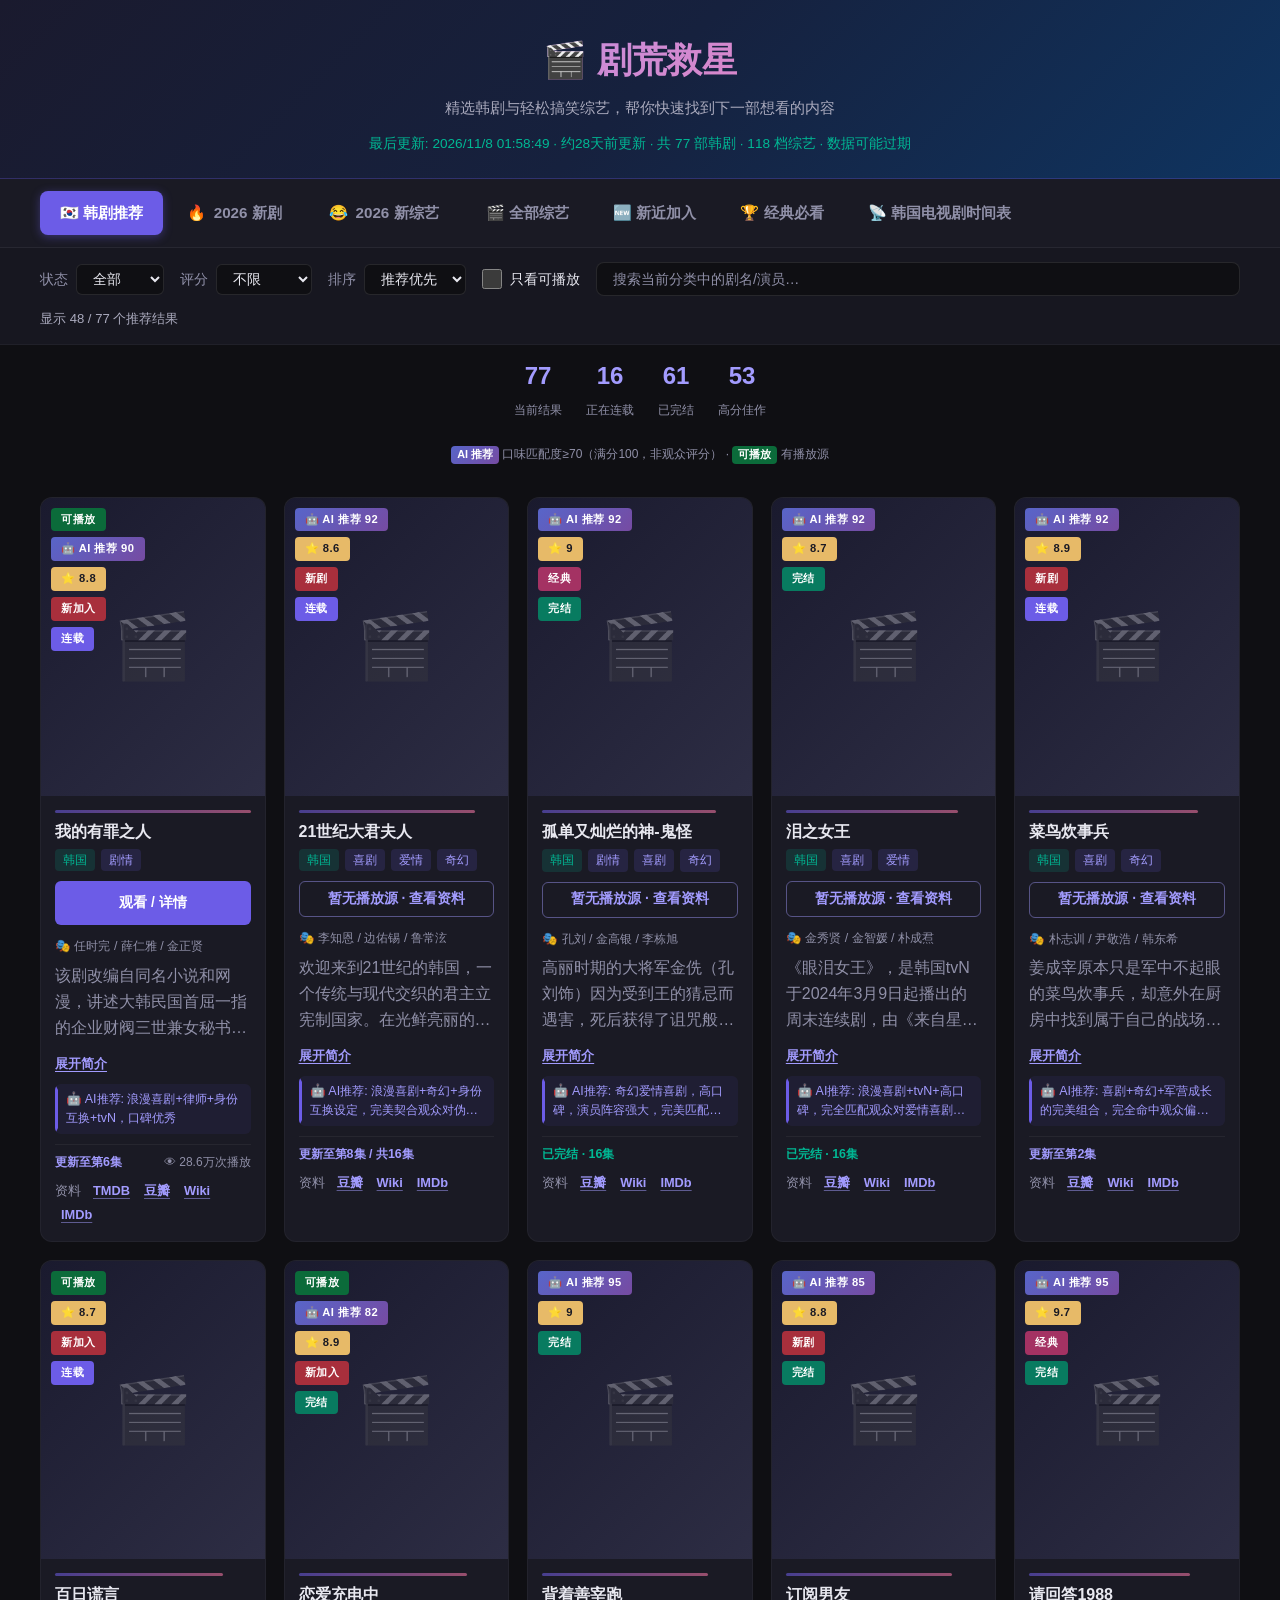
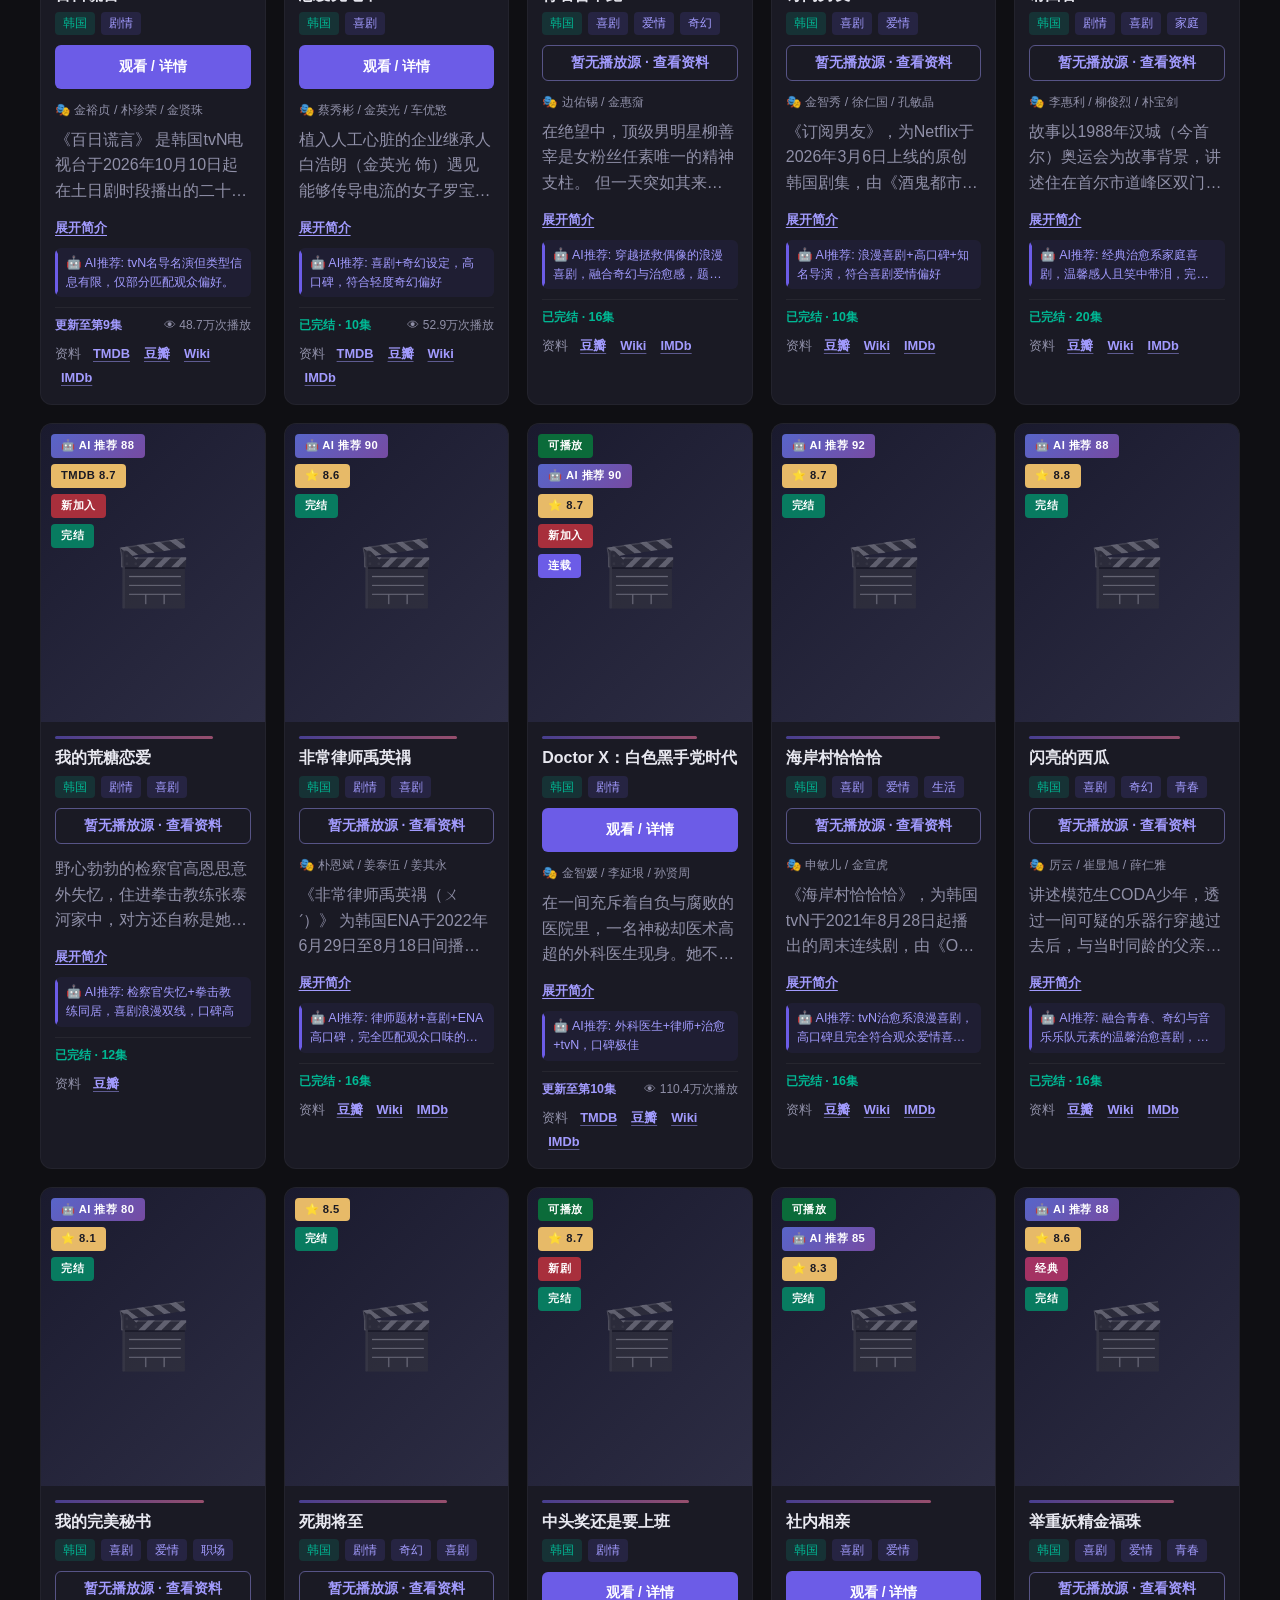
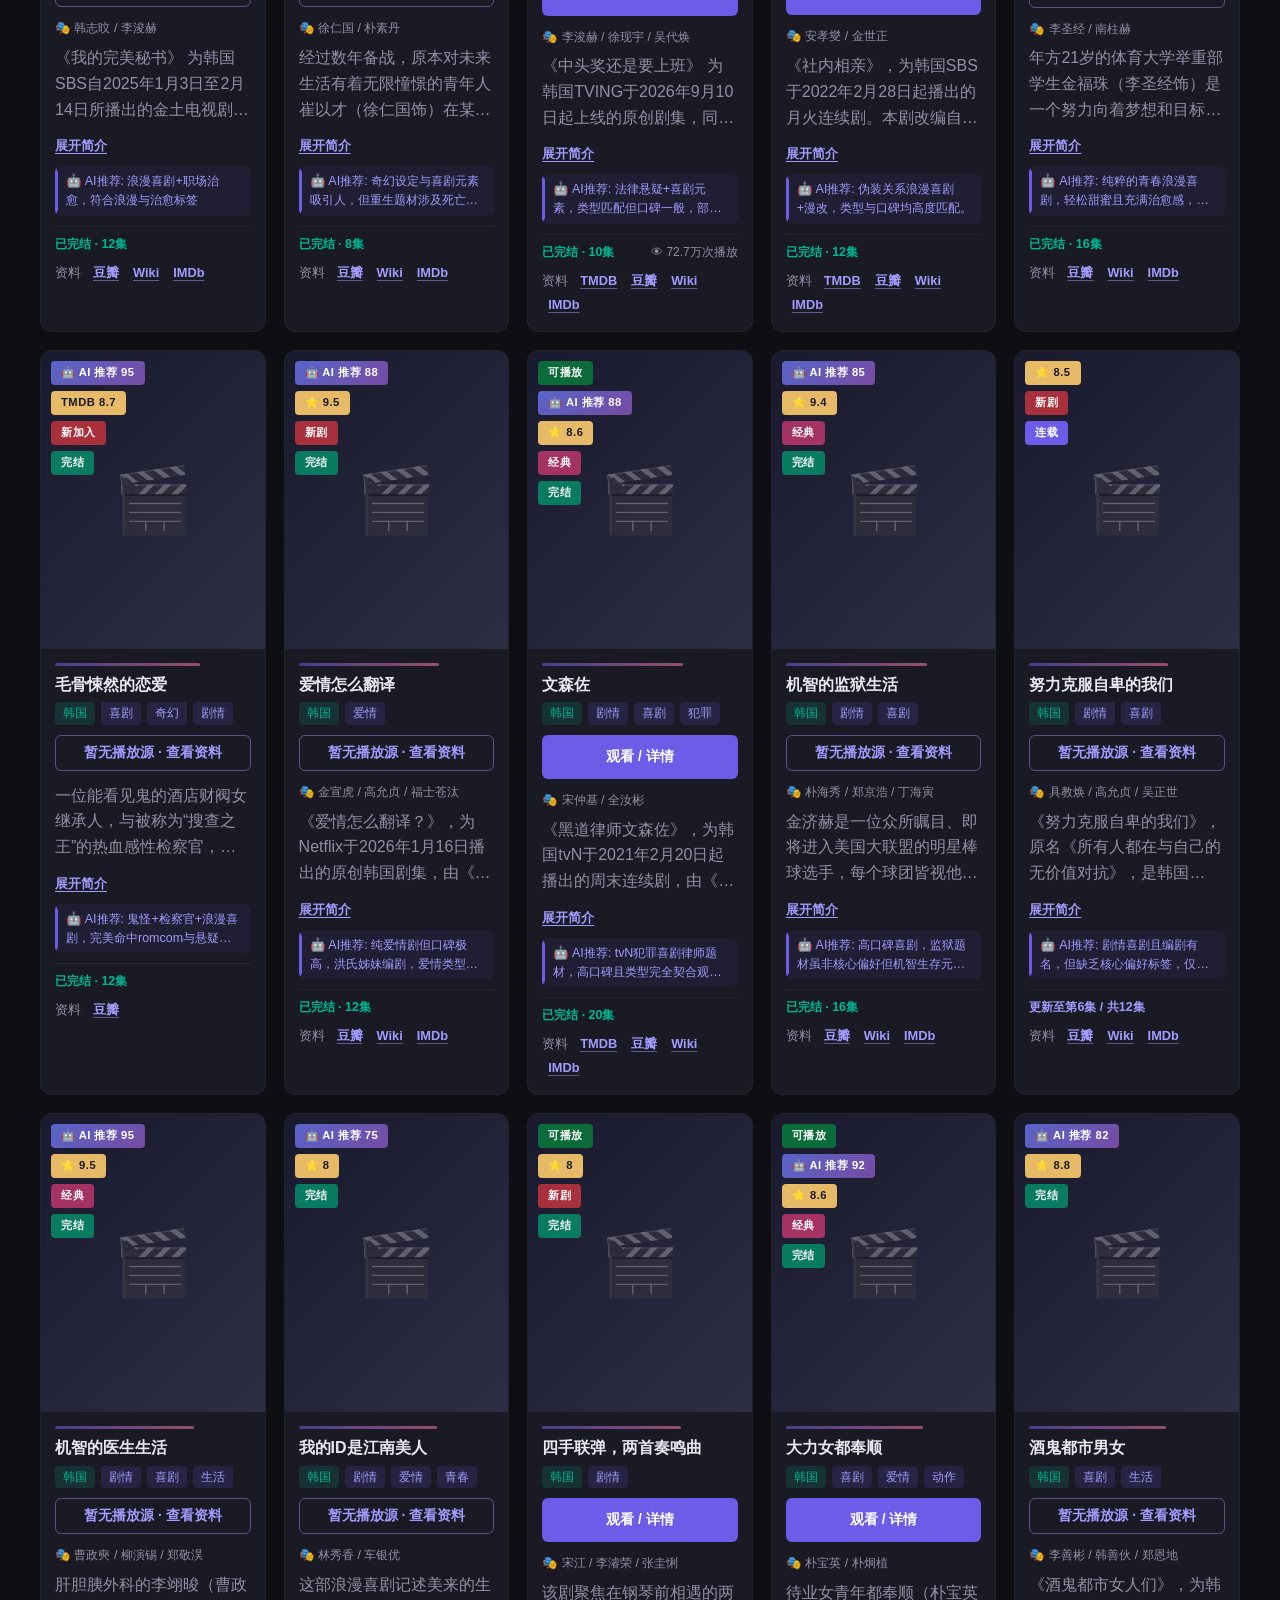
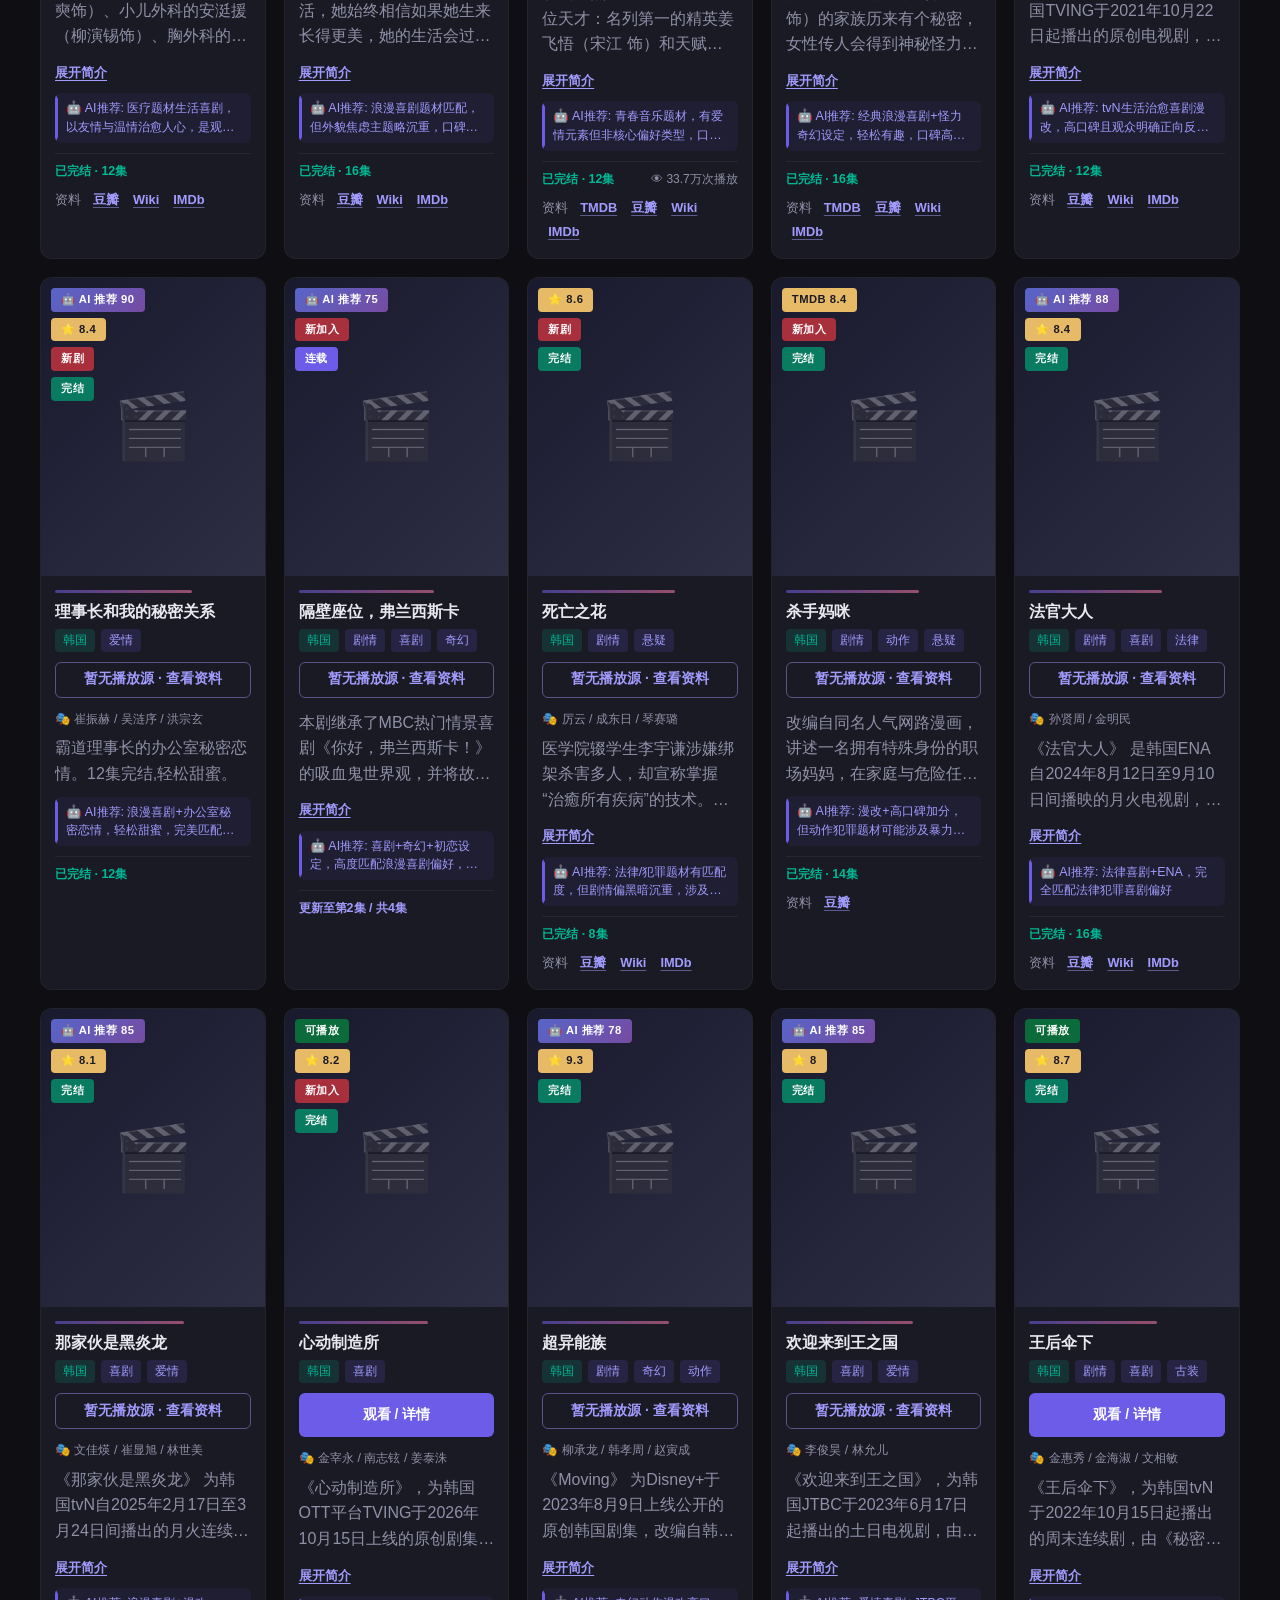
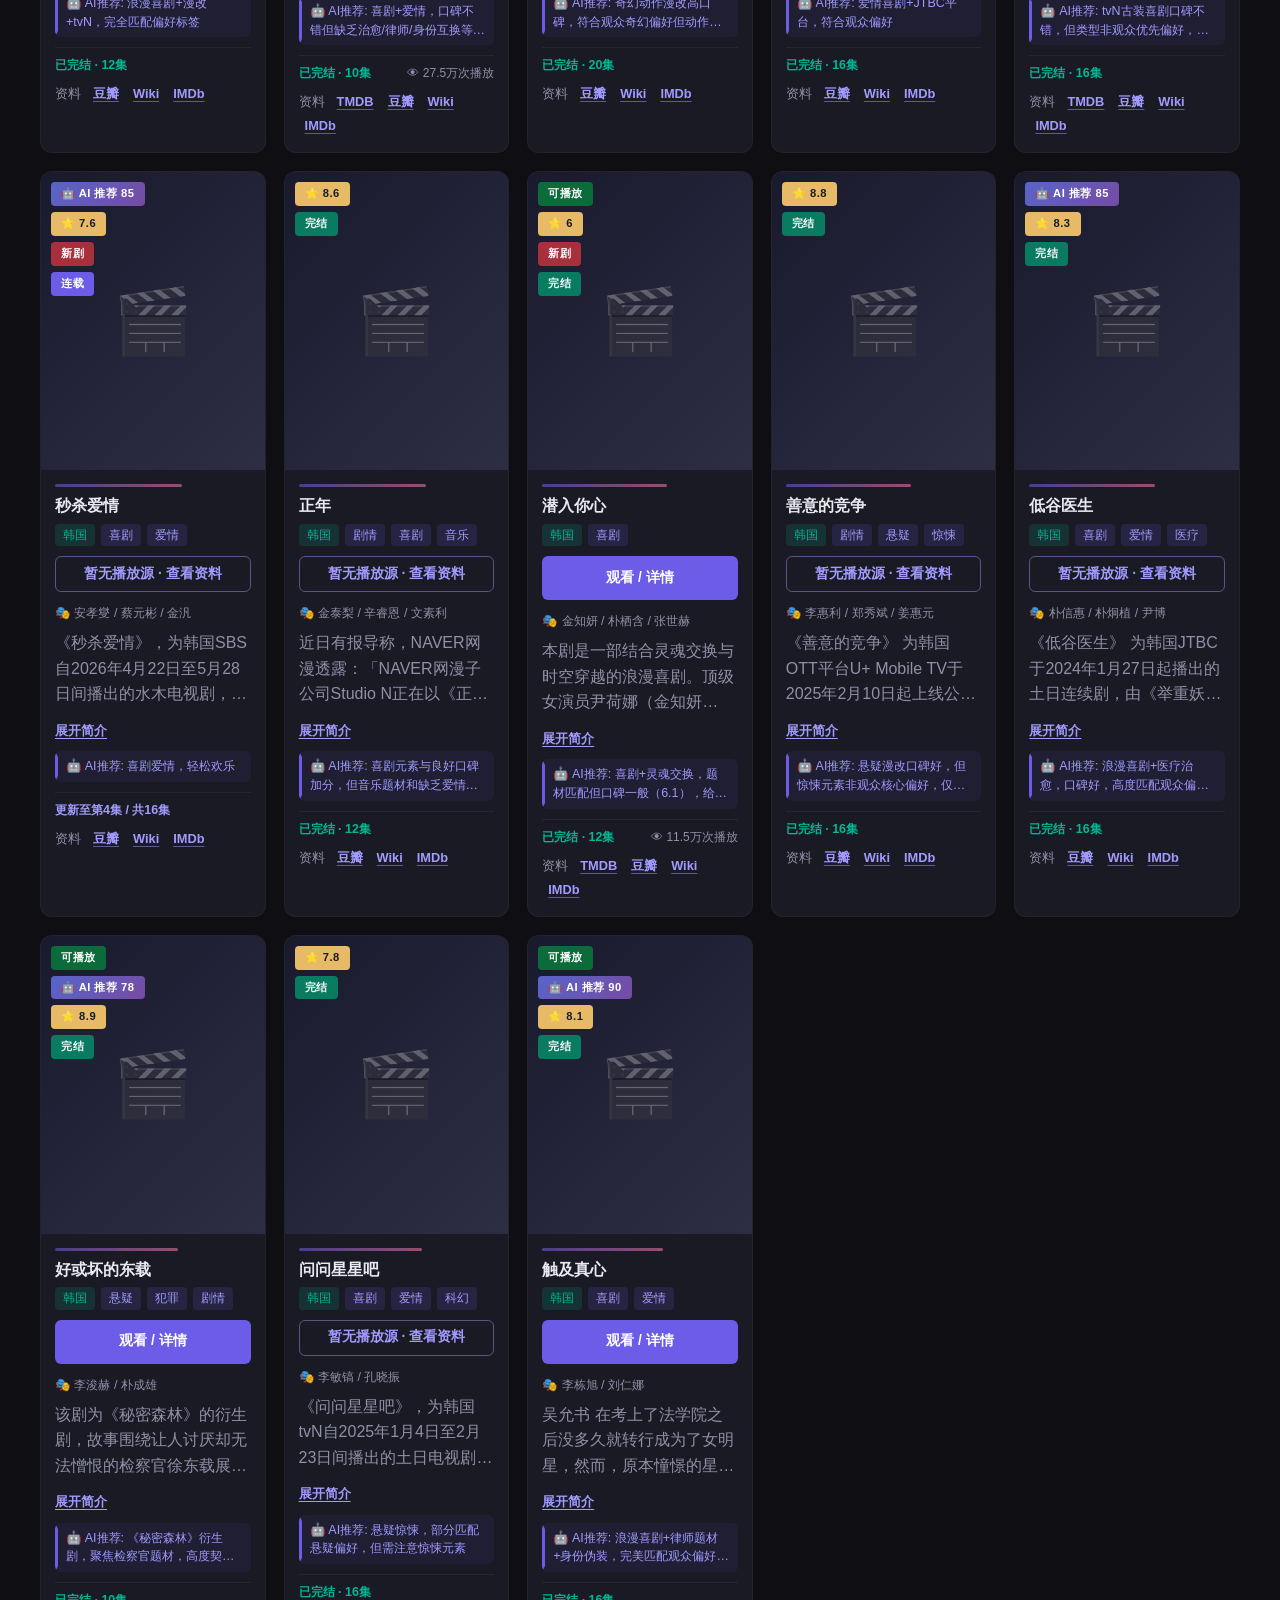
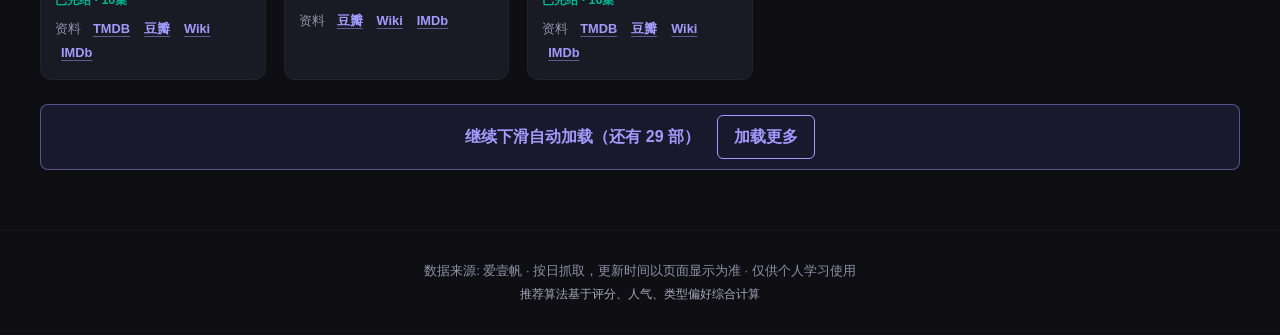
==== index.html @ 3dd52da7 "前端：突出可播放内容、压缩卡片并消除首屏布局偏移 - 有爱壹帆播放源的卡片显示“可播放”标签；无播放源时主操作改为次要样式的“暂无播放源 · 查看资料” - 新增“只看可播放”筛选（URL 参数 pl" ====
<!DOCTYPE html>
<html lang="zh-CN">
<head>
  <meta charset="UTF-8">
  <meta name="viewport" content="width=device-width, initial-scale=1.0">
  <meta name="referrer" content="no-referrer">
  <meta http-equiv="Content-Security-Policy" content="default-src 'self'; connect-src 'self' https://api.tvmaze.com; img-src 'self' https: data:; script-src 'self' https://static.cloudflareinsights.com/beacon.min.js https://static.cloudflareinsights.com/beacon.min.js/; style-src 'self' 'unsafe-inline'; object-src 'none'; base-uri 'none'; form-action 'none'">
  <title>韩剧 & 轻松搞笑综艺推荐 - 新剧新综不错过</title>
  <meta name="description" content="精选韩剧和国内轻松搞笑综艺推荐,奔跑吧、王牌对王牌、现在就出发等新综实时追踪,轻松搞笑不踩雷">
  <meta name="theme-color" content="#0f0f13">
  <meta property="og:type" content="website">
  <meta property="og:site_name" content="剧荒救星">
  <meta property="og:title" content="剧荒救星 — 韩剧 & 轻松搞笑综艺推荐">
  <meta property="og:description" content="精选韩剧和国内轻松搞笑综艺推荐,新综实时追踪,轻松搞笑不踩雷">
  <meta property="og:locale" content="zh_CN">
  <meta name="twitter:card" content="summary">
  <meta name="twitter:title" content="剧荒救星 — 韩剧 & 轻松搞笑综艺推荐">
  <meta name="twitter:description" content="精选韩剧和国内轻松搞笑综艺推荐,新综实时追踪,轻松搞笑不踩雷">
  <link rel="icon" href="data:image/svg+xml,<svg xmlns='http://www.w3.org/2000/svg' viewBox='0 0 100 100'><text y='.9em' font-size='90'>🎬</text></svg>">
  <link rel="preload" href="data/shows.json" as="fetch" crossorigin="anonymous">
  <link rel="preconnect" href="https://image.tmdb.org">
  <link rel="stylesheet" href="css/style.css">
  <noscript><style>.show-grid .skeleton-card { display: none; }</style></noscript>
</head>
<body>
  <div id="app">
    <a class="skip-link" id="skipLink" href="#mainContent">跳到推荐内容</a>
    <!-- 头部 -->
    <header class="header">
      <div class="container">
        <h1 class="logo"><span class="logo-icon" aria-hidden="true">🎬</span> 剧荒救星</h1>
        <p class="subtitle">精选韩剧与轻松搞笑综艺，帮你快速找到下一部想看的内容</p>
        <div class="update-info" id="updateInfo" role="status" aria-live="polite">加载中…</div>
      </div>
    </header>

    <!-- 导航标签 -->
    <nav class="tabs" aria-label="内容分类">
      <div class="container" role="tablist">
        <button id="tab-korean" class="tab active" data-tab="korean" role="tab" aria-controls="showGrid" aria-selected="true" tabindex="0"><span aria-hidden="true">🇰🇷</span> 韩剧推荐</button>
        <button id="tab-year" class="tab" data-tab="year" role="tab" aria-controls="showGrid" aria-selected="false" tabindex="-1"><span aria-hidden="true">🔥</span> <span class="tab-year-label" id="yearTabLabel">今年新剧</span></button>
        <button id="tab-varietyYear" class="tab" data-tab="varietyYear" role="tab" aria-controls="showGrid" aria-selected="false" tabindex="-1"><span aria-hidden="true">😂</span> <span class="tab-year-label tab-year-label-variety" id="varietyYearTabLabel">今年新综艺</span></button>
        <button id="tab-variety" class="tab" data-tab="variety" role="tab" aria-controls="showGrid" aria-selected="false" tabindex="-1"><span aria-hidden="true">🎬</span> 全部综艺</button>
        <button id="tab-new" class="tab" data-tab="new" role="tab" aria-controls="showGrid" aria-selected="false" tabindex="-1"><span aria-hidden="true">🆕</span> 新近加入</button>
        <button id="tab-classic" class="tab" data-tab="classic" role="tab" aria-controls="showGrid" aria-selected="false" tabindex="-1"><span aria-hidden="true">🏆</span> 经典必看</button>
        <button id="tab-tvmaze" class="tab" data-tab="tvmaze" role="tab" aria-controls="showGrid" aria-selected="false" tabindex="-1"><span aria-hidden="true">📡</span> 韩国电视剧时间表</button>
      </div>
      <p class="tabs-hint" id="tabsHint">左右滑动查看更多分类</p>
    </nav>

    <!-- 筛选栏 -->
    <section class="filters" aria-labelledby="filterHeading">
      <div class="container">
        <h2 class="sr-only" id="filterHeading">筛选和搜索</h2>
        <div class="filter-row">
          <div class="filter-controls" id="filterControls">
            <div class="filter-group">
              <label for="filterStatus">状态</label>
              <select id="filterStatus">
                <option value="all">全部</option>
                <option value="ongoing">连载中</option>
                <option value="complete">已完结</option>
              </select>
            </div>
            <div class="filter-group">
              <label for="filterScore">评分</label>
              <select id="filterScore">
                <option value="0">不限</option>
                <option value="7">7分以上</option>
                <option value="8">8分以上</option>
                <option value="9">9分以上</option>
              </select>
            </div>
            <div class="filter-group">
              <label for="sortBy">排序</label>
              <select id="sortBy">
                <option value="recommend">推荐优先</option>
                <option value="score">评分最高</option>
                <option value="newest">最新发布</option>
                <option value="popular">最多播放</option>
              </select>
            </div>
            <div class="filter-group filter-check" id="playableFilterGroup">
              <input type="checkbox" id="filterPlayable">
              <label for="filterPlayable">只看可播放</label>
            </div>
          </div>
          <div class="search-box">
            <input type="search" id="searchInput" placeholder="搜索当前分类中的剧名/演员…" aria-label="搜索当前分类中的剧名或演员" autocomplete="off">
          </div>
          <button class="filter-toggle" id="filterToggle" type="button" aria-controls="filterControls" aria-expanded="false">筛选与排序</button>
        </div>
        <div class="filter-meta">
          <span class="result-summary" id="resultSummary" role="status" aria-live="polite"></span>
          <button class="filter-reset" id="resetFilters" type="button" hidden>清除筛选</button>
        </div>
      </div>
    </section>

    <!-- 统计栏 -->
    <section class="stats-bar" aria-labelledby="statsHeading">
      <div class="container">
        <h2 class="sr-only" id="statsHeading">当前筛选结果统计</h2>
        <div class="stat-item">
          <span class="stat-num" id="statTotal">0</span>
          <span class="stat-label">当前结果</span>
        </div>
        <div class="stat-item">
          <span class="stat-num" id="statOngoing">0</span>
          <span class="stat-label">正在连载</span>
        </div>
        <div class="stat-item">
          <span class="stat-num" id="statComplete">0</span>
          <span class="stat-label">已完结</span>
        </div>
        <div class="stat-item">
          <span class="stat-num" id="statHighScore">0</span>
          <span class="stat-label">高分佳作</span>
        </div>
        <p class="badge-legend"><span class="badge badge-ai">AI 推荐</span> 口味匹配度≥70（满分100，非观众评分） · <span class="badge badge-playable">可播放</span> 有播放源</p>
      </div>
    </section>

    <!-- 内容区域 -->
    <main class="content" id="mainContent" tabindex="-1">
      <div class="container">
        <h2 class="sr-only" id="contentHeading">推荐内容</h2>
        <noscript><p>请启用 JavaScript，以查看和筛选推荐内容。</p></noscript>
        <div class="show-grid" id="showGrid" role="tabpanel" aria-label="推荐结果" aria-labelledby="tab-korean" aria-describedby="resultSummary" aria-busy="true">
          <!-- 静态骨架与脚本首屏骨架一致，数据到达前预留网格高度，避免页脚和加载提示跳动。 -->
          <article class="skeleton-card" aria-hidden="true">
            <div class="skeleton-poster skeleton-shimmer"></div>
            <div class="skeleton-body">
              <div class="skeleton-line skeleton-line-title skeleton-shimmer"></div>
              <div class="skeleton-line skeleton-line-short skeleton-shimmer"></div>
              <div class="skeleton-line skeleton-shimmer"></div>
              <div class="skeleton-line skeleton-line-medium skeleton-shimmer"></div>
            </div>
          </article>
          <article class="skeleton-card" aria-hidden="true">
            <div class="skeleton-poster skeleton-shimmer"></div>
            <div class="skeleton-body">
              <div class="skeleton-line skeleton-line-title skeleton-shimmer"></div>
              <div class="skeleton-line skeleton-line-short skeleton-shimmer"></div>
              <div class="skeleton-line skeleton-shimmer"></div>
              <div class="skeleton-line skeleton-line-medium skeleton-shimmer"></div>
            </div>
          </article>
          <article class="skeleton-card" aria-hidden="true">
            <div class="skeleton-poster skeleton-shimmer"></div>
            <div class="skeleton-body">
              <div class="skeleton-line skeleton-line-title skeleton-shimmer"></div>
              <div class="skeleton-line skeleton-line-short skeleton-shimmer"></div>
              <div class="skeleton-line skeleton-shimmer"></div>
              <div class="skeleton-line skeleton-line-medium skeleton-shimmer"></div>
            </div>
          </article>
          <article class="skeleton-card" aria-hidden="true">
            <div class="skeleton-poster skeleton-shimmer"></div>
            <div class="skeleton-body">
              <div class="skeleton-line skeleton-line-title skeleton-shimmer"></div>
              <div class="skeleton-line skeleton-line-short skeleton-shimmer"></div>
              <div class="skeleton-line skeleton-shimmer"></div>
              <div class="skeleton-line skeleton-line-medium skeleton-shimmer"></div>
            </div>
          </article>
          <article class="skeleton-card" aria-hidden="true">
            <div class="skeleton-poster skeleton-shimmer"></div>
            <div class="skeleton-body">
              <div class="skeleton-line skeleton-line-title skeleton-shimmer"></div>
              <div class="skeleton-line skeleton-line-short skeleton-shimmer"></div>
              <div class="skeleton-line skeleton-shimmer"></div>
              <div class="skeleton-line skeleton-line-medium skeleton-shimmer"></div>
            </div>
          </article>
          <article class="skeleton-card" aria-hidden="true">
            <div class="skeleton-poster skeleton-shimmer"></div>
            <div class="skeleton-body">
              <div class="skeleton-line skeleton-line-title skeleton-shimmer"></div>
              <div class="skeleton-line skeleton-line-short skeleton-shimmer"></div>
              <div class="skeleton-line skeleton-shimmer"></div>
              <div class="skeleton-line skeleton-line-medium skeleton-shimmer"></div>
            </div>
          </article>
        </div>
        <div class="load-more" id="loadMore" hidden>
          <span id="loadMoreStatus" role="status" aria-live="polite" aria-atomic="true">继续下滑自动加载更多</span>
          <button id="loadMoreButton" type="button">加载更多</button>
        </div>
        <div class="loading" id="loading" role="status" aria-live="polite">
          <div class="spinner" aria-hidden="true"></div>
          <p>正在加载推荐数据...</p>
        </div>
        <div class="empty" id="empty" role="status" aria-live="polite" style="display:none">
          <p id="emptyMessage">😢 暂无符合条件的推荐</p>
          <button class="empty-action" id="emptyAction" type="button" hidden></button>
        </div>
      </div>
    </main>

    <!-- 底部 -->
    <footer class="footer">
      <div class="container">
        <p>数据来源: 爱壹帆 · 按日抓取，更新时间以页面显示为准 · 仅供个人学习使用</p>
        <p class="footer-note">推荐算法基于评分、人气、类型偏好综合计算</p>
      </div>
    </footer>
  </div>

  <script src="js/app.js"></script>
</body>
</html>
---- css/style.css ----
/* 交付版本 immutable-v1：缓存策略迁移时更新资源摘要，淘汰旧地址的响应头缓存。 */
/* ── Reset & Base ──────────────────────────────────────── */
*, *::before, *::after { box-sizing: border-box; margin: 0; padding: 0; }

:root {
  --bg: #0f0f13;
  --bg-card: #1a1a24;
  --bg-card-hover: #22223a;
  --text: #e8e8f0;
  --text-dim: #9090a8;
  --text-muted: #aaaabd;
  --accent: #6c5ce7;
  --accent-light: #a29bfe;
  --green: #00b894;
  --orange: #fdcb6e;
  --red: #ff6b6b;
  --pink: #fd79a8;
  --radius: 12px;
  --shadow: 0 4px 20px rgba(0,0,0,0.3);
}

html, body {
  color-scheme: dark;
  -webkit-text-size-adjust: 100%;
}

html {
  scroll-padding-top: calc(var(--tabs-scroll-offset, 5rem) + 8px);
}

body {
  font-family: -apple-system, BlinkMacSystemFont, 'Segoe UI', 'PingFang SC', 'Hiragino Sans GB', 'Microsoft YaHei', sans-serif;
  background: var(--bg);
  color: var(--text);
  line-height: 1.6;
  min-height: 100vh;
}

.container {
  max-width: 1240px;
  margin: 0 auto;
  padding: 0 20px;
}

a { color: var(--accent-light); text-decoration: none; }
/* LVHA 顺序：:visited 须在 :hover 之前，否则已访问链接悬停时不变色。 */
a:visited { color: #8e86d1; }
a:hover { color: var(--pink); }

:where(a, button, input, select):focus-visible {
  outline: 3px solid var(--orange);
  outline-offset: 3px;
}

.skip-link {
  position: fixed;
  top: 10px;
  left: 10px;
  z-index: 1000;
  transform: translateY(-150%);
  padding: 10px 14px;
  border-radius: 6px;
  background: var(--orange);
  color: #1a1a24;
  font-weight: 700;
}

.skip-link:focus { transform: translateY(0); color: #1a1a24; }

.sr-only {
  position: absolute;
  width: 1px;
  height: 1px;
  padding: 0;
  margin: -1px;
  overflow: hidden;
  clip: rect(0, 0, 0, 0);
  white-space: nowrap;
  border: 0;
}

/* ── Header ─────────────────────────────────────────────── */
.header {
  background: linear-gradient(135deg, #1a1a2e 0%, #16213e 50%, #0f3460 100%);
  padding: 32px 0 24px;
  text-align: center;
  border-bottom: 1px solid rgba(108,92,231,0.3);
}

.logo {
  font-size: 2.2rem;
  font-weight: 800;
  background: linear-gradient(135deg, var(--accent-light), var(--pink));
  -webkit-background-clip: text;
  -webkit-text-fill-color: transparent;
  background-clip: text;
  margin-bottom: 8px;
}

/* 渐变文字会把子元素的填充色设为透明；表情图标恢复默认填充才能正常显示。 */
.logo-icon {
  -webkit-text-fill-color: initial;
}

.subtitle {
  color: var(--text-muted);
  max-width: 760px;
  margin: 0 auto;
  font-size: 0.95rem;
}

.update-info {
  margin-top: 12px;
  font-size: 0.85rem;
  color: var(--green);
}

/* 窄屏的完整更新说明通常占两行；预留高度，避免数据到达后整页下移。 */
@media (max-width: 640px) {
  .update-info { min-height: 3.2em; }
}

/* ── Tabs ──────────────────────────────────────────────── */
.tabs {
  background: var(--bg-card);
  border-bottom: 1px solid rgba(255,255,255,0.06);
  position: sticky;
  top: 0;
  z-index: 100;
}

/* 年份在数据到达后才写入；预留“2026 新剧”的宽度，避免标签横向跳动。 */
.tab-year-label {
  display: inline-block;
  min-width: 4.9em;
}

.tab-year-label-variety {
  min-width: 5.9em;
}

.tabs-hint {
  display: none;
}

@media (max-width: 900px) {
  .tabs::after {
    content: '';
    position: absolute;
    top: 0;
    right: 0;
    bottom: 0;
    width: 32px;
    pointer-events: none;
    background: linear-gradient(90deg, rgba(26,26,36,0), var(--bg-card));
  }

  .tabs-hint {
    display: block;
    padding: 0 42px 6px 14px;
    color: var(--text-dim);
    font-size: 0.72rem;
    line-height: 1.4;
    text-align: right;
  }
}

.tabs .container {
  display: flex;
  gap: 4px;
  padding-top: 12px;
  padding-bottom: 12px;
  padding-right: 44px;
  overflow-x: auto;
  -webkit-overflow-scrolling: touch;
  scrollbar-width: none;
  -ms-overflow-style: none;
}

.tabs .container::-webkit-scrollbar {
  display: none;
}

.tab {
  min-height: 44px;
  padding: 10px 20px;
  border: none;
  background: transparent;
  color: var(--text-dim);
  font-size: 0.95rem;
  font-weight: 600;
  cursor: pointer;
  border-radius: 8px;
  transition: color 0.2s, background 0.2s, box-shadow 0.2s;
  white-space: nowrap;
  font-family: inherit;
}

.tab:hover {
  color: var(--text);
  background: rgba(108,92,231,0.15);
}

.tab.active {
  color: #fff;
  background: var(--accent);
  box-shadow: 0 2px 10px rgba(108,92,231,0.4);
}

/* ── Filters ────────────────────────────────────────────── */
.filters {
  background: rgba(26,26,36,0.8);
  padding: 14px 0 12px;
  border-bottom: 1px solid rgba(255,255,255,0.04);
}

.filter-row {
  display: flex;
  gap: 16px;
  align-items: center;
  flex-wrap: wrap;
}

.filter-controls {
  display: flex;
  gap: 16px;
  align-items: center;
  flex-wrap: wrap;
  flex: 0 0 auto;
}

.filter-group {
  display: flex;
  align-items: center;
  gap: 8px;
}

.filter-group label {
  font-size: 0.85rem;
  color: var(--text-dim);
  white-space: nowrap;
}

.filter-group select {
  padding: 6px 12px;
  border: 1px solid rgba(255,255,255,0.1);
  border-radius: 6px;
  background: var(--bg);
  color: var(--text);
  font-size: 0.85rem;
  cursor: pointer;
  font-family: inherit;
}

.filter-check input {
  width: 20px;
  height: 20px;
  accent-color: var(--accent);
  cursor: pointer;
}

.filter-check label {
  display: inline-flex;
  align-items: center;
  min-height: 32px;
  color: var(--text);
  cursor: pointer;
}

.filter-group[hidden] {
  display: none;
}

.search-box {
  flex: 1;
  min-width: 200px;
}

.filter-toggle {
  display: none;
  min-height: 44px;
  padding: 8px 14px;
  border: 1px solid rgba(162,155,254,0.45);
  border-radius: 8px;
  background: transparent;
  color: var(--accent-light);
  font: inherit;
  font-size: 0.85rem;
  font-weight: 700;
  cursor: pointer;
}

.filter-toggle:hover {
  background: rgba(108,92,231,0.16);
  color: #fff;
}

.search-box input {
  width: 100%;
  padding: 8px 16px;
  border: 1px solid rgba(255,255,255,0.1);
  border-radius: 8px;
  background: var(--bg);
  color: var(--text);
  font-size: 0.9rem;
  transition: border-color 0.2s;
  font-family: inherit;
}

.search-box input:focus {
  border-color: var(--accent);
}

.search-box input:focus-visible {
  border-color: var(--orange);
}

.search-box input::placeholder {
  color: var(--text-dim);
}

.filter-meta {
  display: flex;
  align-items: center;
  justify-content: space-between;
  gap: 12px;
  min-height: 28px;
  margin-top: 8px;
}

.result-summary {
  color: var(--text-muted);
  font-size: 0.82rem;
}

.filter-reset,
.empty-action {
  min-height: 40px;
  padding: 8px 14px;
  border: 1px solid rgba(162,155,254,0.45);
  border-radius: 6px;
  background: transparent;
  color: var(--accent-light);
  font: inherit;
  font-size: 0.82rem;
  font-weight: 700;
  cursor: pointer;
}

.filter-reset:hover,
.empty-action:hover {
  background: rgba(108,92,231,0.16);
  color: #fff;
}

/* ── Stats Bar ──────────────────────────────────────────── */
.stats-bar {
  padding: 12px 0;
  background: var(--bg);
}

.stats-bar .container {
  display: flex;
  gap: 24px;
  justify-content: center;
  flex-wrap: wrap;
}

.stat-item {
  text-align: center;
}

.stat-num {
  display: block;
  font-size: 1.5rem;
  font-weight: 700;
  color: var(--accent-light);
}

.stat-label {
  font-size: 0.75rem;
  color: var(--text-dim);
}

.badge-legend {
  flex: 1 1 100%;
  color: var(--text-dim);
  font-size: 0.75rem;
  text-align: center;
}

.badge-legend .badge {
  display: inline-block;
  padding: 0 6px;
  font-size: 0.68rem;
  letter-spacing: 0;
}

/* ── Show Grid ──────────────────────────────────────────── */
.content {
  padding: 20px 0 60px;
}

.show-grid {
  display: grid;
  grid-template-columns: repeat(auto-fill, minmax(220px, 1fr));
  gap: 18px;
}

.load-more {
  display: block;
  min-height: 44px;
  margin: 24px auto 0;
  padding: 10px 22px;
  border: 1px solid rgba(162,155,254,0.45);
  border-radius: 8px;
  background: rgba(108,92,231,0.12);
  color: var(--accent-light);
  font: inherit;
  font-weight: 700;
  text-align: center;
  user-select: none;
}

.load-more[hidden] {
  display: none;
}

#loadMoreButton {
  margin-left: 12px;
  min-height: 44px;
  padding: 8px 16px;
  border: 1px solid var(--accent-light);
  border-radius: 6px;
  background: transparent;
  color: inherit;
  font: inherit;
  cursor: pointer;
}

/* ── Show Card ──────────────────────────────────────────── */
.show-card {
  display: block;
  background: var(--bg-card);
  border-radius: var(--radius);
  overflow: hidden;
  transition: transform 0.3s, box-shadow 0.3s, border-color 0.3s, background 0.3s;
  position: relative;
  border: 1px solid rgba(255,255,255,0.04);
  color: inherit;
  text-decoration: none;
}

.show-card:hover {
  transform: translateY(-4px);
  box-shadow: var(--shadow);
  border-color: rgba(108,92,231,0.3);
  background: var(--bg-card-hover);
}

.show-card:focus-within {
  border-color: rgba(162,155,254,0.65);
  box-shadow: 0 0 0 2px rgba(162,155,254,0.18), var(--shadow);
}

.show-card:focus-visible {
  outline: 3px solid var(--orange);
  outline-offset: 3px;
}

.card-poster {
  position: relative;
  width: 100%;
  aspect-ratio: 3/4;
  overflow: hidden;
  background: linear-gradient(135deg, #1a1a2e, #2d2d44);
}

.card-poster img {
  width: 100%;
  height: 100%;
  object-fit: cover;
  transition: transform 0.3s;
}

.show-card:hover .card-poster img {
  transform: scale(1.05);
}

.card-poster .placeholder {
  width: 100%;
  height: 100%;
  display: flex;
  align-items: center;
  justify-content: center;
  font-size: 4rem;
  opacity: 0.3;
}

.card-badges {
  position: absolute;
  top: 10px;
  left: 10px;
  display: flex;
  flex-direction: column;
  align-items: flex-start;
  gap: 6px;
  z-index: 2;
}

.badge {
  padding: 3px 10px;
  border-radius: 4px;
  font-size: 0.7rem;
  font-weight: 700;
  letter-spacing: 0.5px;
}

.badge-score {
  background: rgba(253,203,110,0.9);
  color: #1a1a24;
}

.badge-new {
  background: #a82f3c;
  color: #fff;
}

.badge-complete {
  background: #087b60;
  color: #fff;
}

.badge-ongoing {
  background: var(--accent);
  color: #fff;
}

.badge-classic {
  background: #a43263;
  color: #fff;
}

.badge-playable {
  background: #0b6b3a;
  color: #fff;
}

.badge-cover-pending {
  background: #a3540c;
  color: #fff;
}

.badge-ai {
  background: linear-gradient(135deg, #5865c9, #764ba2);
  color: #fff;
}

.card-ai-reason {
  font-size: 0.78rem;
  color: var(--accent-light);
  line-height: 1.5;
  margin-bottom: 10px;
  padding: 6px 8px;
  background: rgba(108,92,231,0.08);
  border-radius: 6px;
  border-left: 3px solid var(--accent);
  /* 上下留白用透明边框而非 padding：overflow 在 padding 边界裁剪，padding 会露出被截断的第三行。 */
  padding-block: 0;
  border-block: 6px solid transparent;
  display: -webkit-box;
  -webkit-line-clamp: 2;
  -webkit-box-orient: vertical;
  overflow: hidden;
}

.card-body {
  padding: 14px;
}

.card-title {
  font-size: 1rem;
  font-weight: 700;
  margin-bottom: 6px;
  line-height: 1.4;
  overflow-wrap: anywhere;
  display: -webkit-box;
  -webkit-line-clamp: 2;
  -webkit-box-orient: vertical;
  overflow: hidden;
}

.card-meta {
  display: flex;
  flex-wrap: wrap;
  gap: 6px;
  margin-bottom: 8px;
}

.meta-tag {
  padding: 2px 8px;
  border-radius: 4px;
  font-size: 0.72rem;
  background: rgba(108,92,231,0.15);
  color: var(--accent-light);
}

.meta-tag.region {
  background: rgba(0,184,148,0.15);
  color: var(--green);
}

.card-desc {
  font-size: 1rem;
  color: var(--text-dim);
  line-height: 1.6;
  margin-bottom: 10px;
  overflow-wrap: anywhere;
  display: -webkit-box;
  -webkit-line-clamp: 3;
  -webkit-box-orient: vertical;
  max-height: 4.8em;
  overflow: hidden;
}

.card-desc.is-expanded {
  display: block;
  -webkit-line-clamp: unset;
  max-height: none;
  overflow: visible;
}

.card-desc-toggle {
  display: inline-flex;
  align-items: center;
  min-height: 24px;
  margin: -6px 0 8px;
  padding: 0;
  border: 0;
  background: none;
  color: var(--accent-light);
  font: inherit;
  font-size: 0.8rem;
  font-weight: 700;
  text-decoration: underline;
  text-underline-offset: 3px;
  cursor: pointer;
}

.card-desc-toggle:hover { color: #fff; }

/* 中等长度简介在宽屏三行内能完整显示，只在两行截断的窄屏提供展开。 */
@media (min-width: 481px) {
  .card-desc-toggle.narrow-only { display: none; }
}

/* 状态与播放量合并为一行，空间不足时自然换行。 */
.card-footer {
  display: flex;
  flex-wrap: wrap;
  justify-content: space-between;
  align-items: baseline;
  padding-top: 8px;
  border-top: 1px solid rgba(255,255,255,0.05);
  gap: 2px 10px;
}

.card-status {
  font-size: 0.78rem;
  color: var(--green);
  font-weight: 600;
}

.card-status.ongoing {
  color: var(--accent-light);
}

.card-views {
  font-size: 0.75rem;
  color: var(--text-dim);
  white-space: nowrap;
}

.card-actors {
  font-size: 0.78rem;
  color: var(--text-dim);
  margin-bottom: 6px;
  overflow: hidden;
  text-overflow: ellipsis;
  white-space: nowrap;
}

.recommend-bar {
  height: 3px;
  background: linear-gradient(90deg, var(--accent), var(--pink));
  border-radius: 2px;
  margin-bottom: 8px;
  opacity: 0.55;
  transition: opacity 0.3s;
}

.show-card:hover .recommend-bar {
  opacity: 1;
}

.show-card:focus-within .recommend-bar { opacity: 1; }

.card-primary-action { margin: 10px 0 12px; }

.card-primary-action .card-action {
  width: 100%;
  min-height: 44px;
  background: var(--accent);
  color: #fff;
  font-size: 0.86rem;
}

.card-primary-action .card-action:hover {
  background: var(--accent-light);
  color: #161525;
}

/* 没有播放源时主操作降为次要样式，只用于查看资料。 */
.card-primary-action .card-action.is-info {
  min-height: 36px;
  border: 1px solid rgba(162,155,254,0.45);
  background: transparent;
  color: var(--accent-light);
  font-weight: 600;
}

.card-primary-action .card-action.is-info:hover {
  background: rgba(108,92,231,0.18);
  color: #fff;
}

/* 资料来源收为一行小号文字链接；每个链接至少 24px 高，保持可点击。 */
.card-links {
  display: flex;
  flex-wrap: wrap;
  align-items: center;
  gap: 0 2px;
  margin-top: 6px;
  font-size: 0.8rem;
  line-height: 1.4;
}

.card-links-label {
  margin-right: 4px;
  color: var(--text-dim);
}

.card-link {
  display: inline-flex;
  align-items: center;
  min-width: 24px;
  min-height: 24px;
  padding: 0 6px;
  border-radius: 4px;
  color: var(--accent-light);
  font-weight: 600;
  text-decoration: underline;
  text-decoration-color: rgba(162,155,254,0.5);
  text-underline-offset: 3px;
}

.card-link:hover {
  background: rgba(108,92,231,0.18);
  color: #fff;
}

.card-actions {
  display: flex;
  flex-wrap: wrap;
  gap: 8px;
  margin-top: 12px;
}

.card-action {
  flex: 1 1 92px;
  min-height: 40px;
  display: inline-flex;
  align-items: center;
  justify-content: center;
  padding: 7px 10px;
  border-radius: 6px;
  background: rgba(255,255,255,0.06);
  color: var(--text);
  font-size: 0.78rem;
  font-weight: 700;
  line-height: 1.2;
  text-align: center;
  transition: background 0.2s, color 0.2s, transform 0.2s;
}

.card-action:hover {
  transform: translateY(-1px);
  background: rgba(255,255,255,0.1);
  color: #fff;
}

.card-action.source-tmdb {
  background: linear-gradient(135deg, #01b4e4, #90cea1);
  color: #071820;
}

.card-action.source-tmdb:hover {
  background: linear-gradient(135deg, #20c6f2, #a7e5b7);
  color: #041016;
}

/* ── Loading & Empty ────────────────────────────────────── */
.loading {
  text-align: center;
  padding: 60px 0;
}

/* 骨架已占位时只保留读屏可读的加载提示，不再在网格下方插入转圈区块。 */
.show-grid[aria-busy="true"] ~ .loading {
  position: absolute;
  width: 1px;
  height: 1px;
  padding: 0;
  margin: -1px;
  overflow: hidden;
  clip: rect(0, 0, 0, 0);
  white-space: nowrap;
  border: 0;
}

.skeleton-card {
  overflow: hidden;
  border: 1px solid rgba(255,255,255,0.04);
  border-radius: var(--radius);
  background: var(--bg-card);
}

.skeleton-poster {
  width: 100%;
  aspect-ratio: 3/4;
}

.skeleton-body {
  padding: 14px;
}

.skeleton-line {
  height: 12px;
  margin-bottom: 12px;
  border-radius: 6px;
}

.skeleton-line-title {
  width: 72%;
  height: 18px;
}

.skeleton-line-medium { width: 84%; }
.skeleton-line-short { width: 42%; }

.skeleton-shimmer {
  background: linear-gradient(90deg, rgba(255,255,255,0.05) 25%, rgba(255,255,255,0.11) 37%, rgba(255,255,255,0.05) 63%);
  background-size: 400% 100%;
  animation: shimmer 1.4s ease-in-out infinite;
}

@keyframes shimmer {
  from { background-position: 100% 0; }
  to { background-position: -100% 0; }
}

.spinner {
  width: 40px;
  height: 40px;
  border: 3px solid rgba(108,92,231,0.2);
  border-top-color: var(--accent);
  border-radius: 50%;
  animation: spin 0.8s linear infinite;
  margin: 0 auto 16px;
}

@keyframes spin { to { transform: rotate(360deg); } }

.empty {
  text-align: center;
  padding: 60px 0;
  color: var(--text-dim);
  font-size: 1.1rem;
}

.empty-action { margin-top: 16px; }

/* ── Footer ─────────────────────────────────────────────── */
.footer {
  padding: 30px 0;
  text-align: center;
  color: var(--text-dim);
  font-size: 0.8rem;
  border-top: 1px solid rgba(255,255,255,0.04);
}

.footer-note {
  margin-top: 4px;
  color: var(--text-muted);
  font-size: 0.75rem;
}

/* 窄屏卡片在正文里显示的标签行；宽屏海报足够大，标签仍叠在海报上。 */
.card-badges-inline {
  display: none;
}

/* ── Responsive ─────────────────────────────────────────── */
@media (max-width: 768px) {
  .container { padding: 0 14px; }
  .header { padding: 24px 0 18px; }
  .logo { font-size: 1.5rem; }
  .subtitle { font-size: 0.88rem; }
  .show-grid { grid-template-columns: repeat(2, minmax(0, 1fr)); gap: 14px; }
  .card-body { padding: 12px; }
  .card-title { font-size: 0.95rem; }
  .card-desc { font-size: 1rem; -webkit-line-clamp: 3; max-height: 4.8em; }
  .card-actions { flex-direction: row; gap: 6px; margin-top: 8px; }
  .card-action { flex: 1 1 45%; min-height: 44px; padding: 8px 8px; font-size: 0.85rem; }
  .filter-row { gap: 8px; }
  .filter-controls { order: 2; flex: 1 1 100%; gap: 8px; }
  .filter-group { flex: 1 1 45%; min-width: 0; }
  .filter-group select { width: 100%; min-height: 44px; padding: 8px 10px; font-size: 0.9rem; }
  .search-box { order: 1; flex: 1 1 100%; min-width: 0; }
  .search-box input { padding: 10px 14px; font-size: 0.95rem; }
  .tab { padding: 8px 14px; font-size: 0.82rem; }
  .stats-bar .container { gap: 12px; }
  .stat-num { font-size: 1.1rem; }
}

@media (max-width: 480px) {
  .container { padding: 0 10px; }
  .header { padding: 20px 0 14px; }
  .logo { font-size: 1.3rem; }
  .show-grid { grid-template-columns: minmax(0, 1fr); gap: 12px; }
  .show-card { grid-template-columns: 112px minmax(0, 1fr); display: grid; align-items: start; }
  .card-poster { height: auto; min-height: 172px; aspect-ratio: 3/4; align-self: start; }
  .card-poster .placeholder { font-size: 2.4rem; }
  .card-body { padding: 12px; min-width: 0; }
  .card-title { font-size: 1rem; }
  /* 112px 宽的海报叠 4–6 个标签会遮住近一半画面；窄屏改为标题下的紧凑标签行。 */
  .card-badges { display: none; }
  .card-badges-inline { display: flex; flex-wrap: wrap; gap: 4px; margin-bottom: 6px; }
  .card-badges-inline .badge { padding: 2px 6px; font-size: 0.68rem; letter-spacing: 0; line-height: 1.5; }
  .card-meta { gap: 4px; }
  .meta-tag { padding: 3px 7px; font-size: 0.72rem; }
  .card-actors { font-size: 0.8rem; }
  .card-desc { font-size: 1rem; -webkit-line-clamp: 2; max-height: 3.2em; line-height: 1.6; margin-bottom: 8px; }
  .card-desc.is-expanded { max-height: none; }
  .card-ai-reason { -webkit-line-clamp: 2; display: -webkit-box; -webkit-box-orient: vertical; overflow: hidden; }
  .card-primary-action { margin: 8px 0 10px; }
  .card-primary-action .card-action { min-height: 44px; font-size: 0.82rem; }
  .card-actions { flex-wrap: wrap; gap: 5px; }
  .card-action { flex: 1 1 45%; min-height: 44px; font-size: 0.85rem; }
  .filter-row { display: grid; grid-template-columns: minmax(0, 1fr); }
  .filter-toggle { display: block; order: 2; width: 100%; }
  .filter-controls { display: none; order: 3; flex-direction: column; align-items: stretch; width: 100%; }
  .filter-controls.is-open { display: flex; }
  .filter-group { flex: 1 1 100%; }
  .filter-group select { min-height: 44px; padding: 10px 12px; font-size: 1rem; }
  .skeleton-card { display: grid; grid-template-columns: 112px minmax(0, 1fr); align-items: start; }
  .skeleton-poster { min-height: 172px; }
  .skeleton-body { min-width: 0; }
  .search-box input { padding: 12px 14px; font-size: 1rem; }
  .tab { padding: 10px 14px; font-size: 0.82rem; }
  .filter-meta { align-items: flex-start; flex-direction: column; }
  .filter-reset,
  .empty-action { width: 100%; min-height: 44px; }
}

/* Disable hover transform on touch devices to prevent sticky hover jitter */
@media (hover: none) {
  .show-card:hover {
    transform: none;
    box-shadow: none;
    border-color: rgba(255,255,255,0.04);
    background: var(--bg-card);
  }
  .show-card:hover .card-poster img {
    transform: none;
  }
  .show-card:hover .recommend-bar {
    opacity: 0.55;
  }
  .card-action:hover {
    transform: none;
  }
}

/* ── Animations ─────────────────────────────────────────── */
.not-found { padding-top: 15vh; text-align: center; }
.not-found p { margin: 24px 0; }
.not-found .card-action { display: inline-flex; }
.not-found .card-action.primary { padding: 10px 22px; background: var(--accent); color: #fff; }
.not-found .card-action.primary:hover { background: var(--accent-light); color: #161525; }

@keyframes fadeInUp {
  from { opacity: 0; transform: translateY(20px); }
  to { opacity: 1; transform: translateY(0); }
}

.show-card {
  animation: fadeInUp 0.4s ease-out both;
}

/* 仅在切换标签/首次加载(.animate)时播放入场动画;筛选/搜索/排序的即时重渲不重放动画,避免抖动 */
.show-grid:not(.animate) .show-card {
  animation: none;
}

/* 尊重系统"减少动态效果"偏好:关闭入场/旋转/悬停位移等非必要动效 */
@media (prefers-reduced-motion: reduce) {
  *, *::before, *::after {
    animation-duration: 0.001ms !important;
    animation-iteration-count: 1 !important;
    transition-duration: 0.001ms !important;
  }
  .show-card { animation: none; }
  .show-card:hover { transform: none; }
  .show-card:hover .card-poster img { transform: none; }
}

/* ── External Source Cards ──────────────────────────────────── */
.card-schedule {
  display: flex;
  flex-wrap: wrap;
  gap: 8px;
  align-items: center;
  margin-bottom: 8px;
  font-size: 0.82rem;
}

.schedule-date {
  color: var(--text);
  font-weight: 600;
}

.schedule-ep {
  background: rgba(108,92,231,0.2);
  color: var(--accent-light);
  padding: 2px 8px;
  border-radius: 4px;
  font-weight: 700;
  font-size: 0.78rem;
}

.schedule-time {
  color: var(--text-dim);
}

.schedule-rating {
  color: var(--orange);
  font-weight: 600;
}

.card-source-label {
  font-size: 0.72rem;
  color: var(--text-muted);
}

/* External source action buttons */
.card-action.source-tvmaze-link {
  background: linear-gradient(135deg, #1868be, #3757c4);
  color: #fff;
}
.card-action.source-tvmaze-link:hover {
  background: linear-gradient(135deg, #2075c9, #4367d0);
  color: #fff;
}
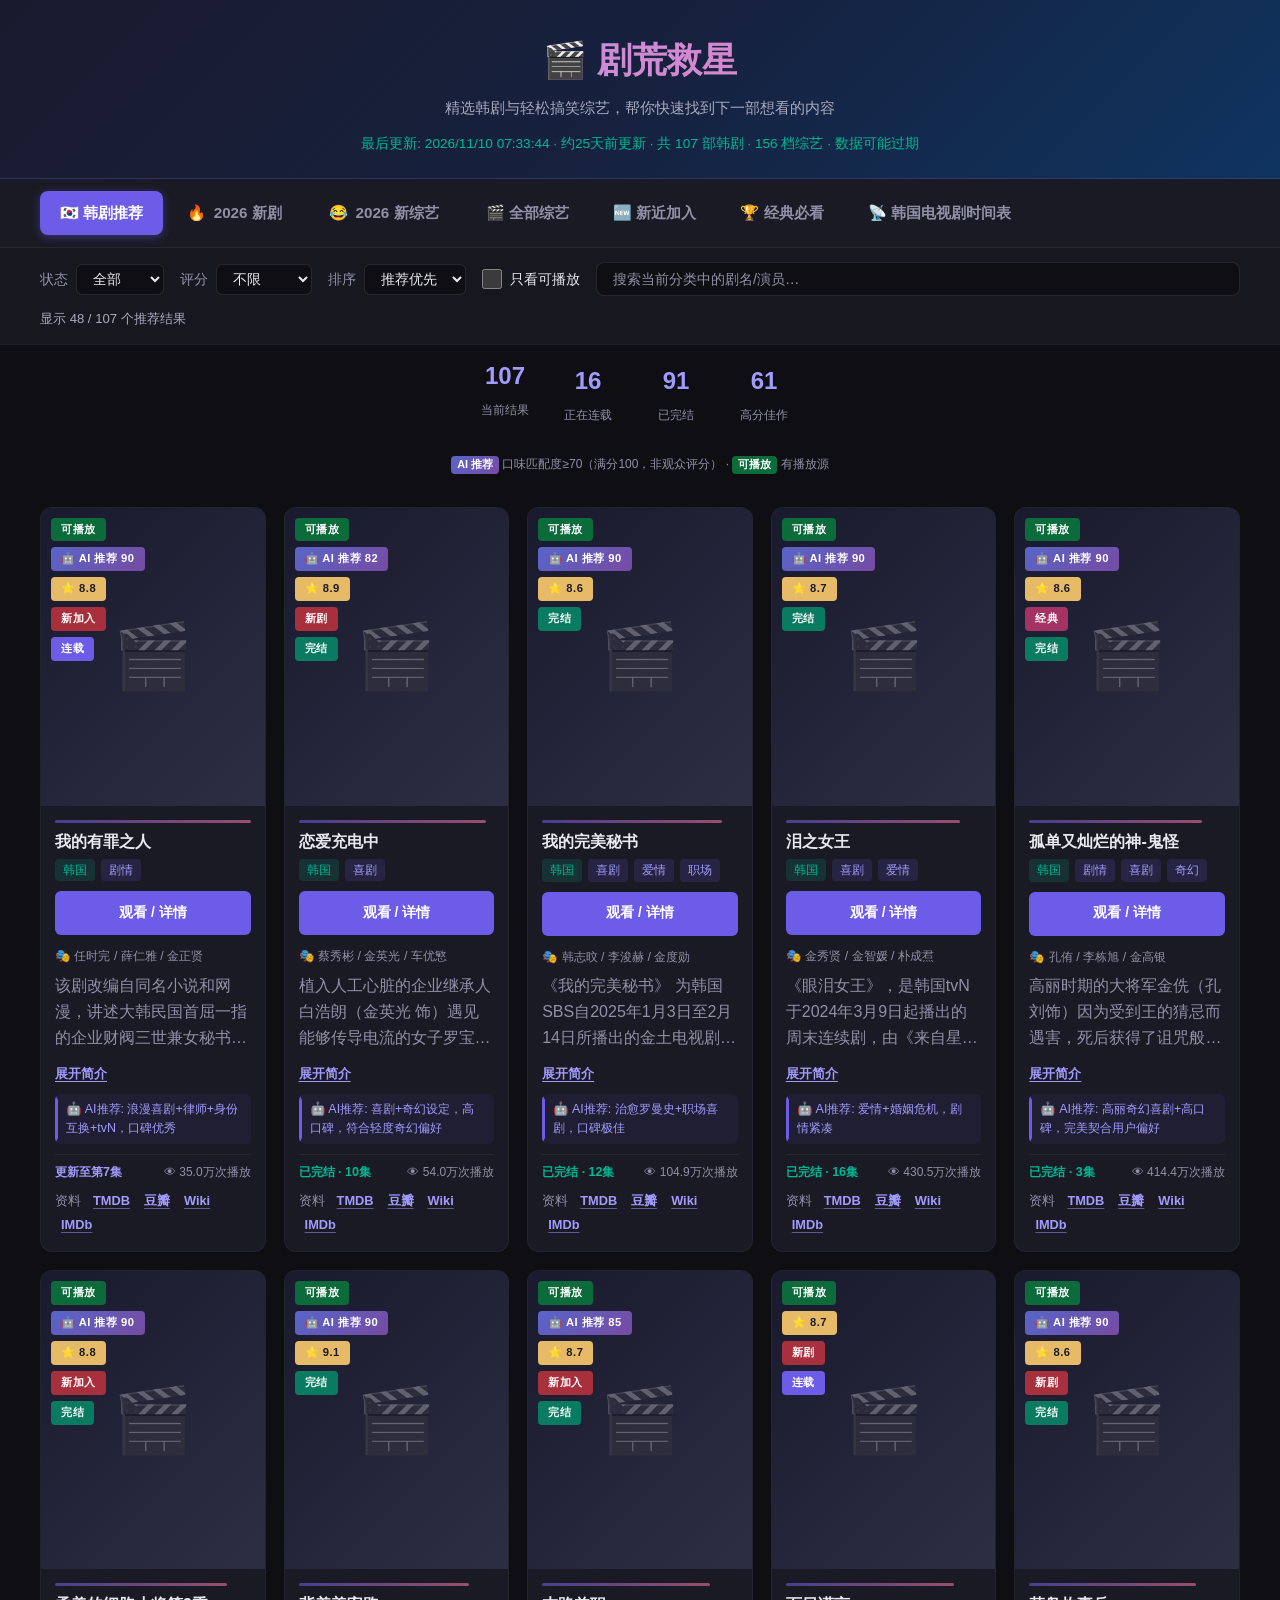
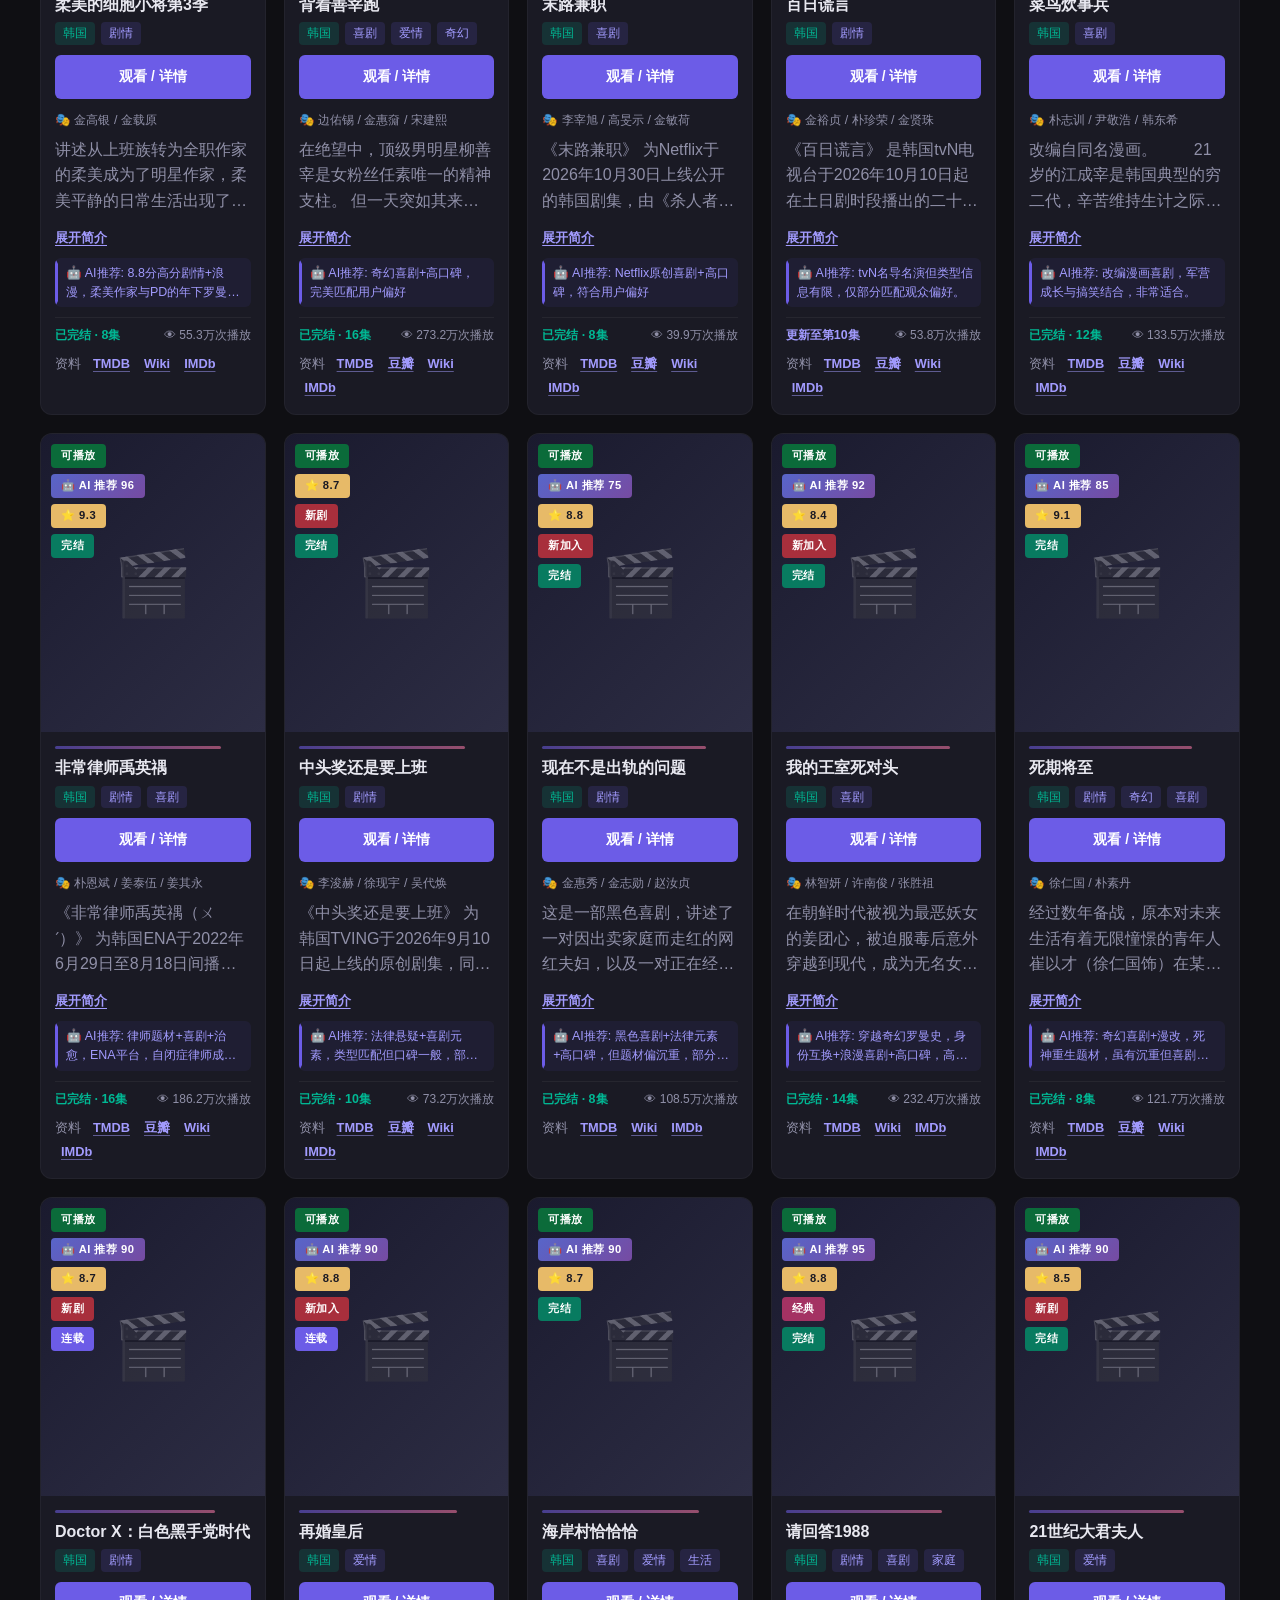
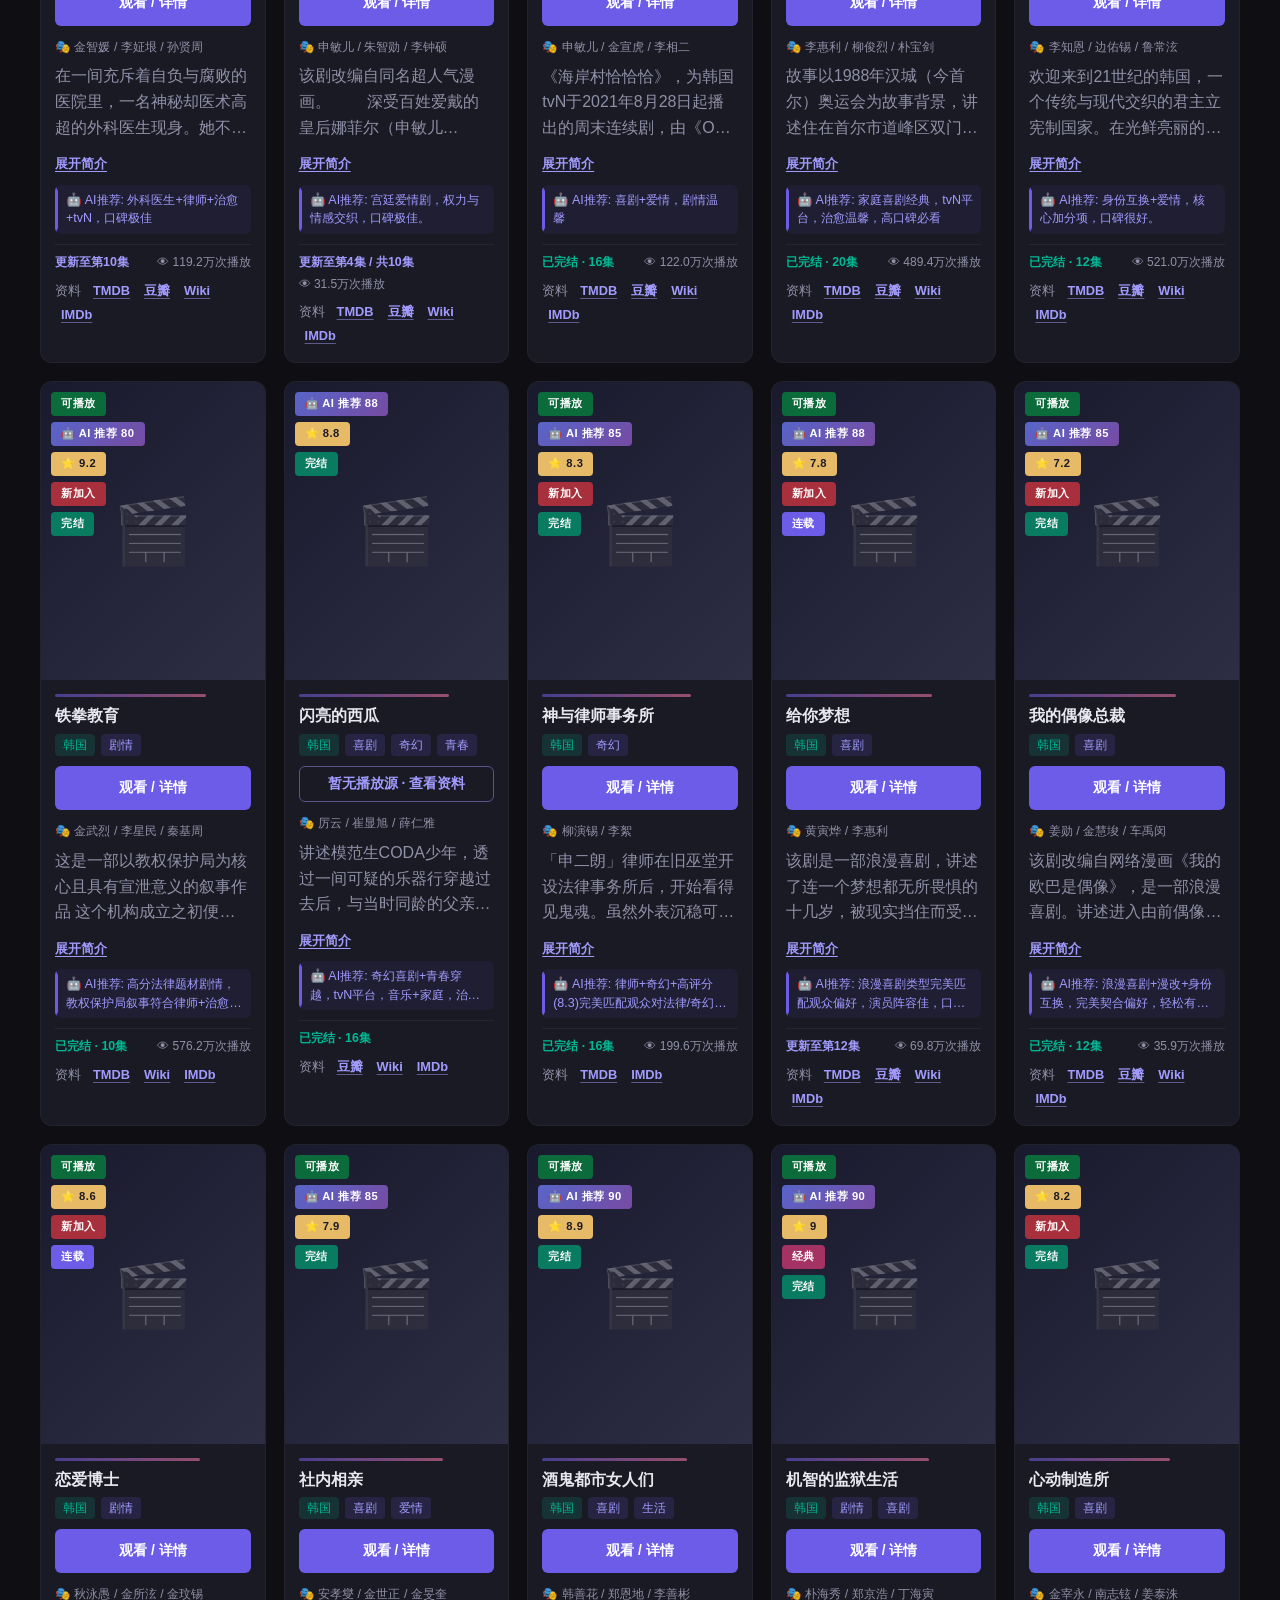
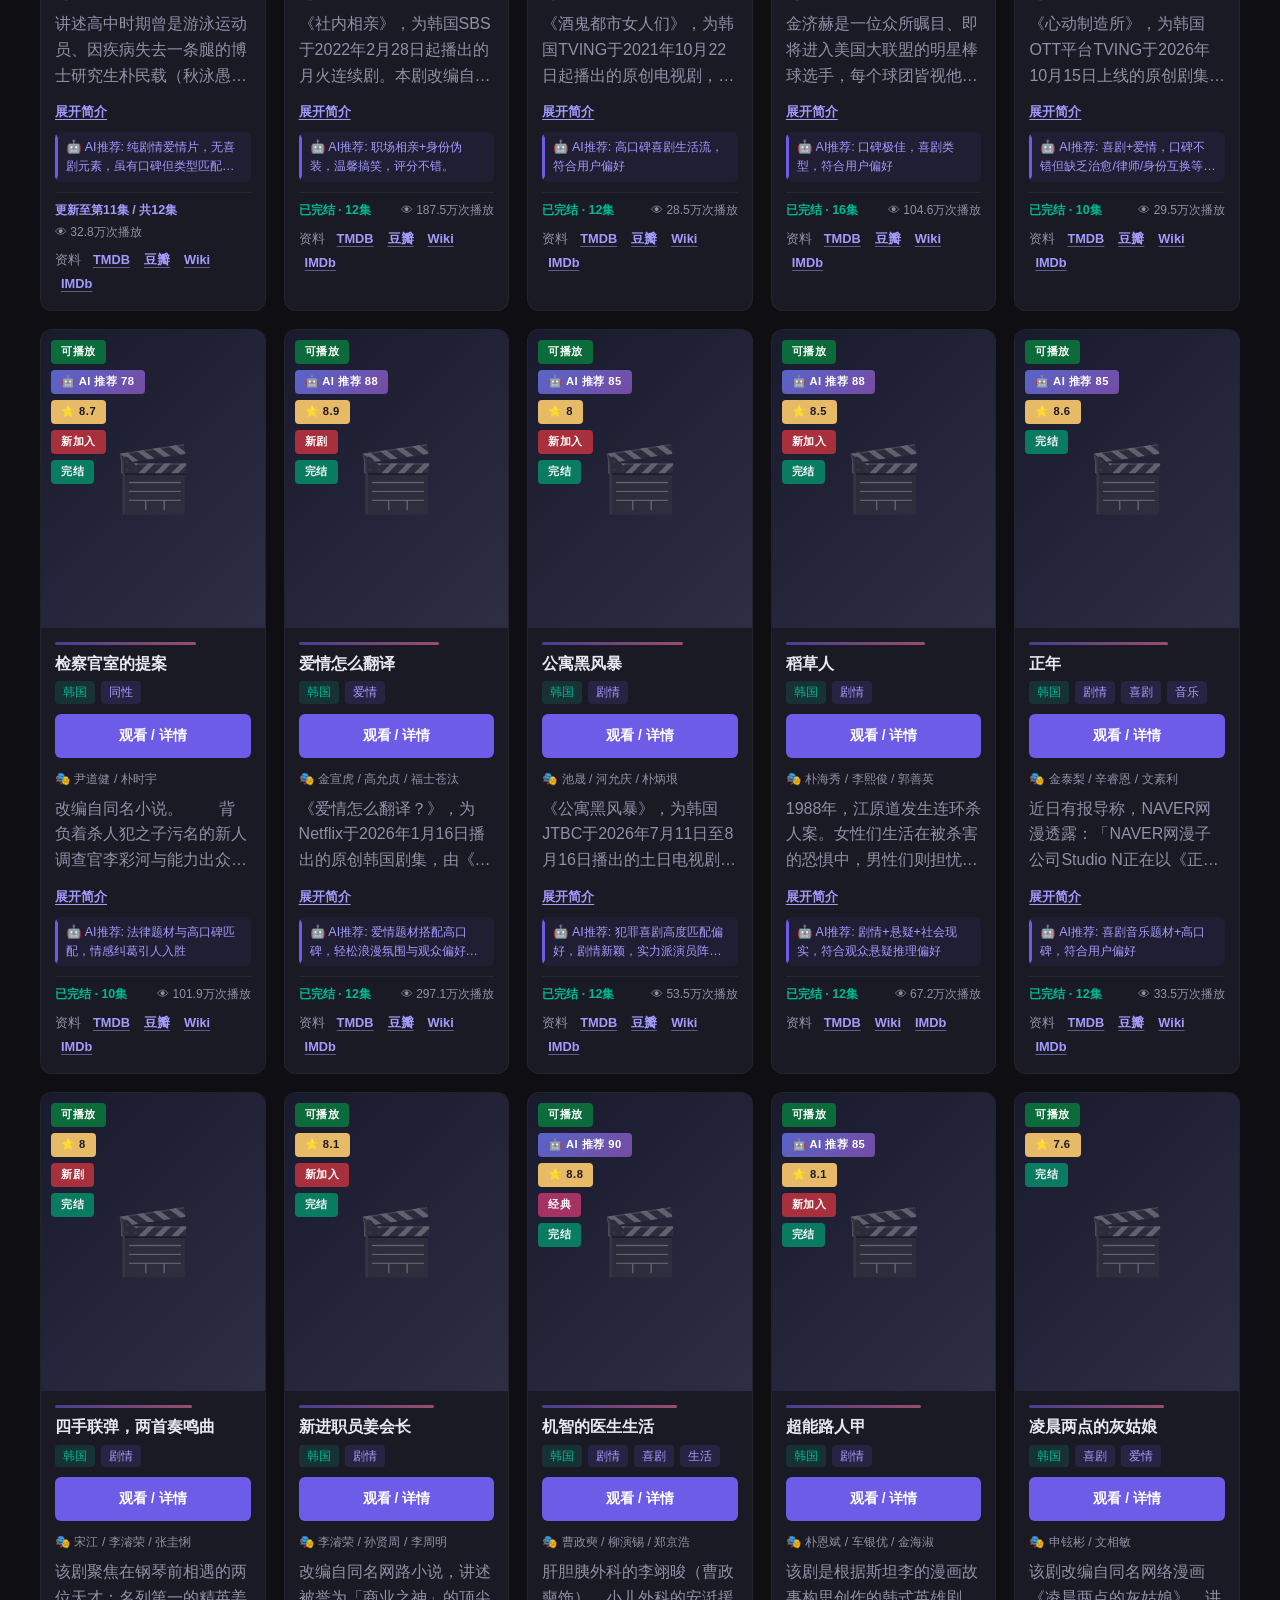
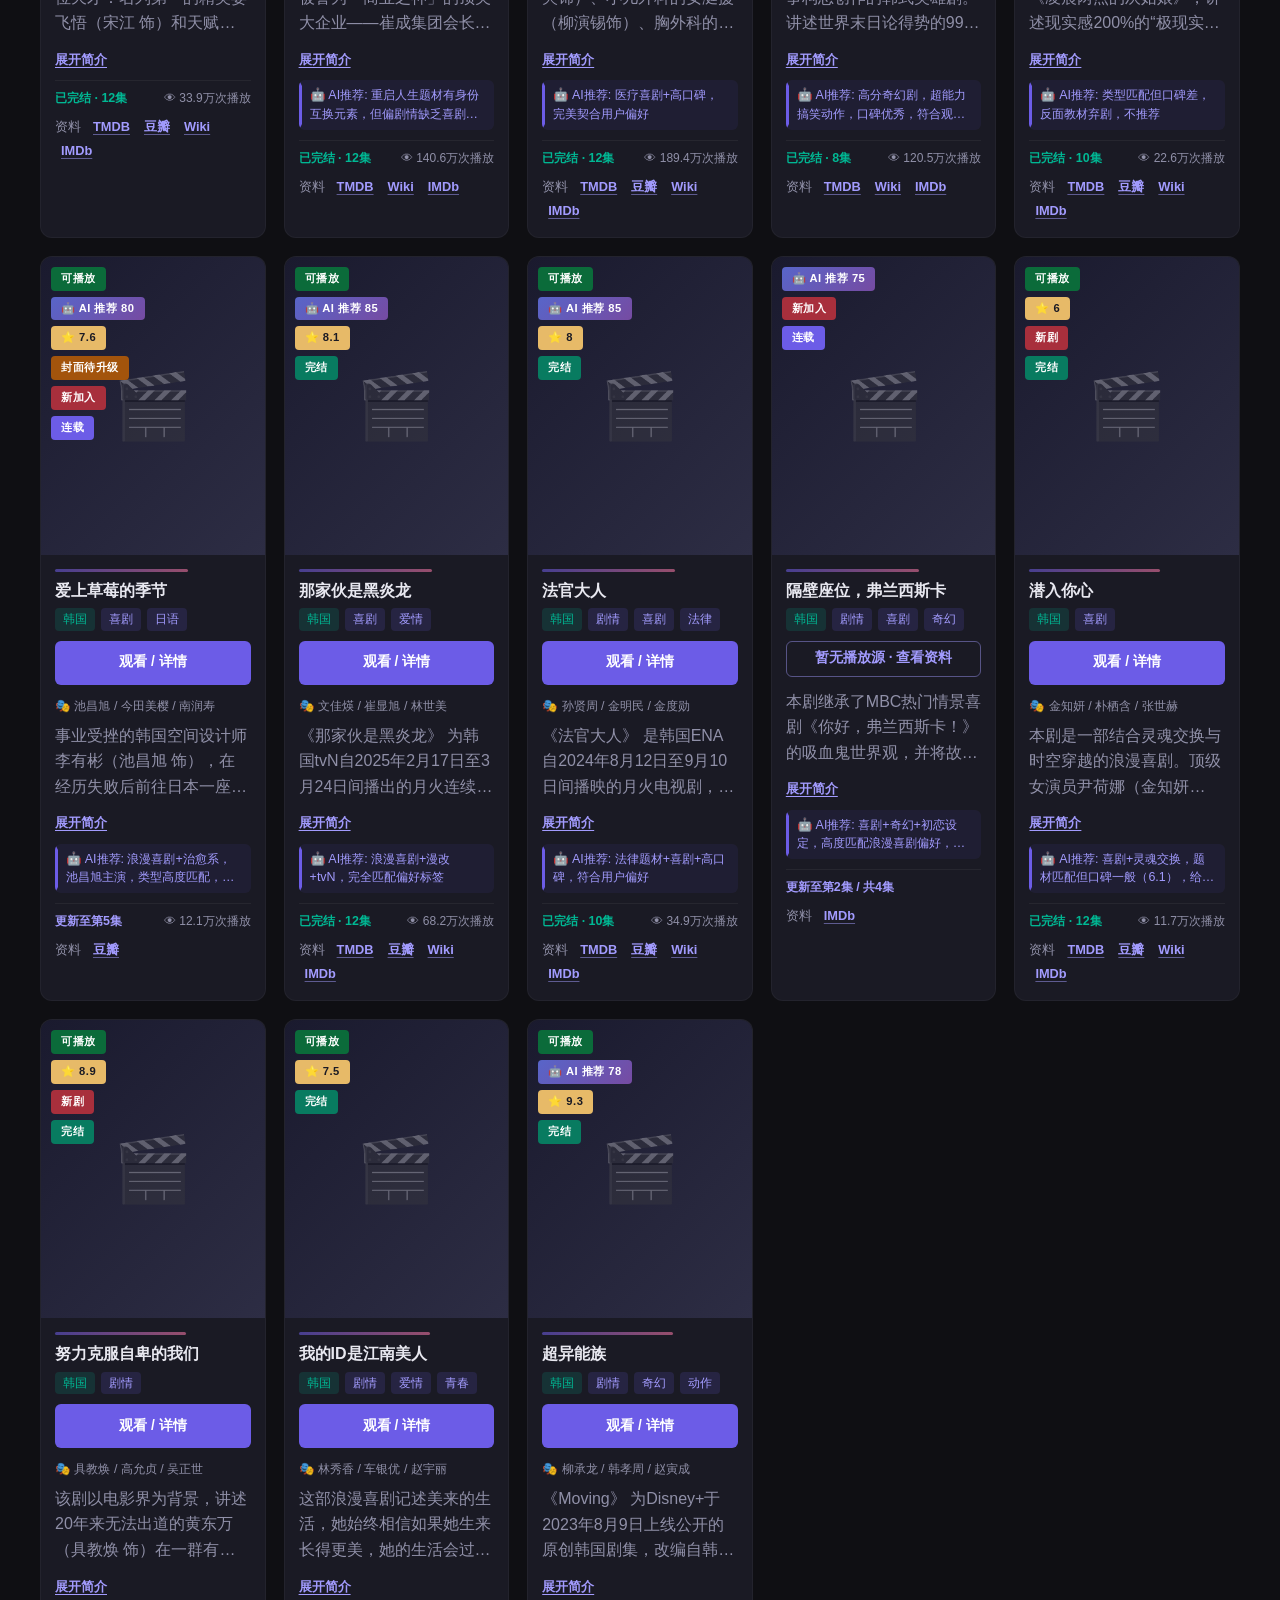
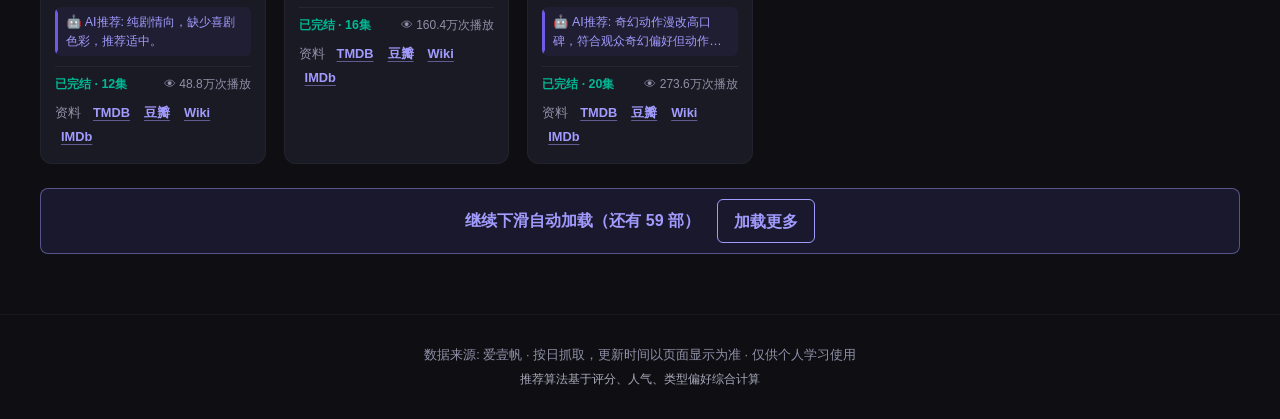
==== commit d8e7c8e0: "前端交互：海报可点、返回键回到上一个分类、统计数字快捷筛选、回到顶部 - 整张海报可点，行为与主按钮一致（不进入 Tab 顺序和读屏树，徽标不拦截点击） - 用户切换分类时写入历史记录，手机返回手势回" ====
--- a/index.html
+++ b/index.html
@@ -105,18 +105,18 @@
           <span class="stat-num" id="statTotal">0</span>
           <span class="stat-label">当前结果</span>
         </div>
-        <div class="stat-item">
+        <button class="stat-item stat-shortcut" type="button" data-stat-filter="ongoing" aria-pressed="false">
           <span class="stat-num" id="statOngoing">0</span>
           <span class="stat-label">正在连载</span>
-        </div>
-        <div class="stat-item">
+        </button>
+        <button class="stat-item stat-shortcut" type="button" data-stat-filter="complete" aria-pressed="false">
           <span class="stat-num" id="statComplete">0</span>
           <span class="stat-label">已完结</span>
-        </div>
-        <div class="stat-item">
+        </button>
+        <button class="stat-item stat-shortcut" type="button" data-stat-filter="highScore" aria-pressed="false">
           <span class="stat-num" id="statHighScore">0</span>
           <span class="stat-label">高分佳作</span>
-        </div>
+        </button>
         <p class="badge-legend"><span class="badge badge-ai">AI 推荐</span> 口味匹配度≥70（满分100，非观众评分） · <span class="badge badge-playable">可播放</span> 有播放源</p>
       </div>
     </section>
@@ -199,6 +199,8 @@
     </main>
 
     <!-- 底部 -->
+    <button class="back-to-top" id="backToTop" type="button" hidden><span aria-hidden="true">↑</span> 回到顶部</button>
+
     <footer class="footer">
       <div class="container">
         <p>数据来源: 爱壹帆 · 按日抓取，更新时间以页面显示为准 · 仅供个人学习使用</p>
--- a/css/style.css
+++ b/css/style.css
@@ -381,6 +381,62 @@
   font-size: 0.75rem;
   color: var(--text-dim);
 }
+
+/* 统计数字兼作快捷筛选 */
+.stat-shortcut {
+  padding: 4px 10px;
+  border: 1px solid transparent;
+  border-radius: 10px;
+  background: none;
+  color: inherit;
+  font: inherit;
+  cursor: pointer;
+}
+
+.stat-shortcut:hover { border-color: var(--border); }
+
+.stat-shortcut[aria-pressed="true"] {
+  border-color: var(--accent);
+  background: rgba(124, 92, 252, 0.16);
+}
+
+.stat-shortcut:focus-visible {
+  outline: 2px solid var(--accent-light);
+  outline-offset: 2px;
+}
+
+.back-to-top {
+  position: fixed;
+  right: 16px;
+  bottom: 16px;
+  z-index: 40;
+  min-height: 44px;
+  padding: 0 16px;
+  border: 1px solid var(--border);
+  border-radius: 22px;
+  background: var(--bg-card);
+  color: var(--text);
+  font: inherit;
+  font-size: 0.85rem;
+  box-shadow: 0 6px 20px rgba(0, 0, 0, 0.45);
+  cursor: pointer;
+}
+
+.back-to-top[hidden] { display: none; }
+
+.back-to-top:focus-visible {
+  outline: 2px solid var(--accent-light);
+  outline-offset: 2px;
+}
+
+/* 整张海报可点，行为与主按钮一致；徽标不拦截点击。 */
+.card-poster-link {
+  position: absolute;
+  inset: 0;
+  z-index: 1;
+}
+
+.card-badges { pointer-events: none; }
 
 .badge-legend {
   flex: 1 1 100%;
@@ -929,8 +985,13 @@
   .search-box { order: 1; flex: 1 1 100%; min-width: 0; }
   .search-box input { padding: 10px 14px; font-size: 0.95rem; }
   .tab { padding: 8px 14px; font-size: 0.82rem; }
-  .stats-bar .container { gap: 12px; }
-  .stat-num { font-size: 1.1rem; }
+  /* 窄屏把统计压成一行，让第一张卡片更早出现。 */
+  .stats-bar { padding: 6px 0; }
+  .stats-bar .container { gap: 2px 6px; align-items: center; }
+  .stat-item { display: flex; align-items: baseline; gap: 4px; padding: 6px 6px; }
+  .stat-num { display: inline; font-size: 1rem; }
+  .stat-label { font-size: 0.72rem; }
+  .badge-legend { font-size: 0.7rem; }
 }
 
 @media (max-width: 480px) {
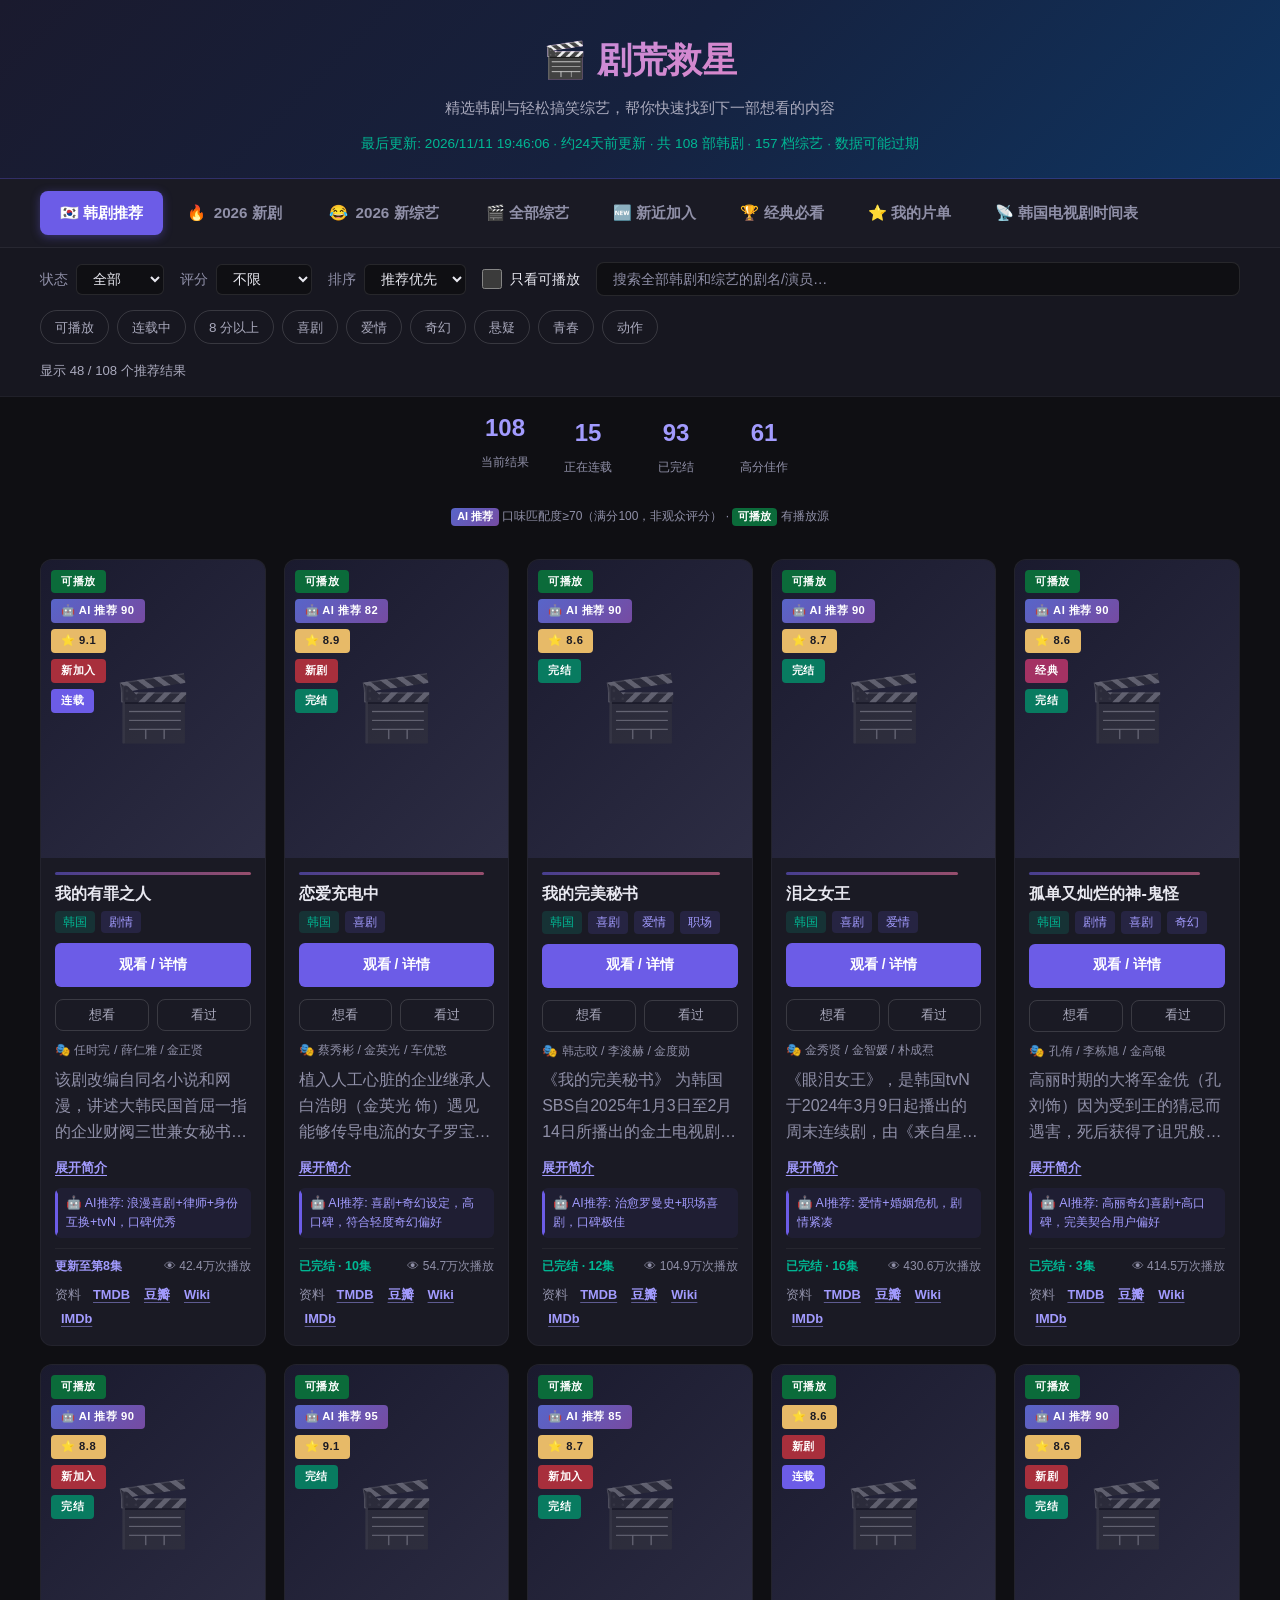
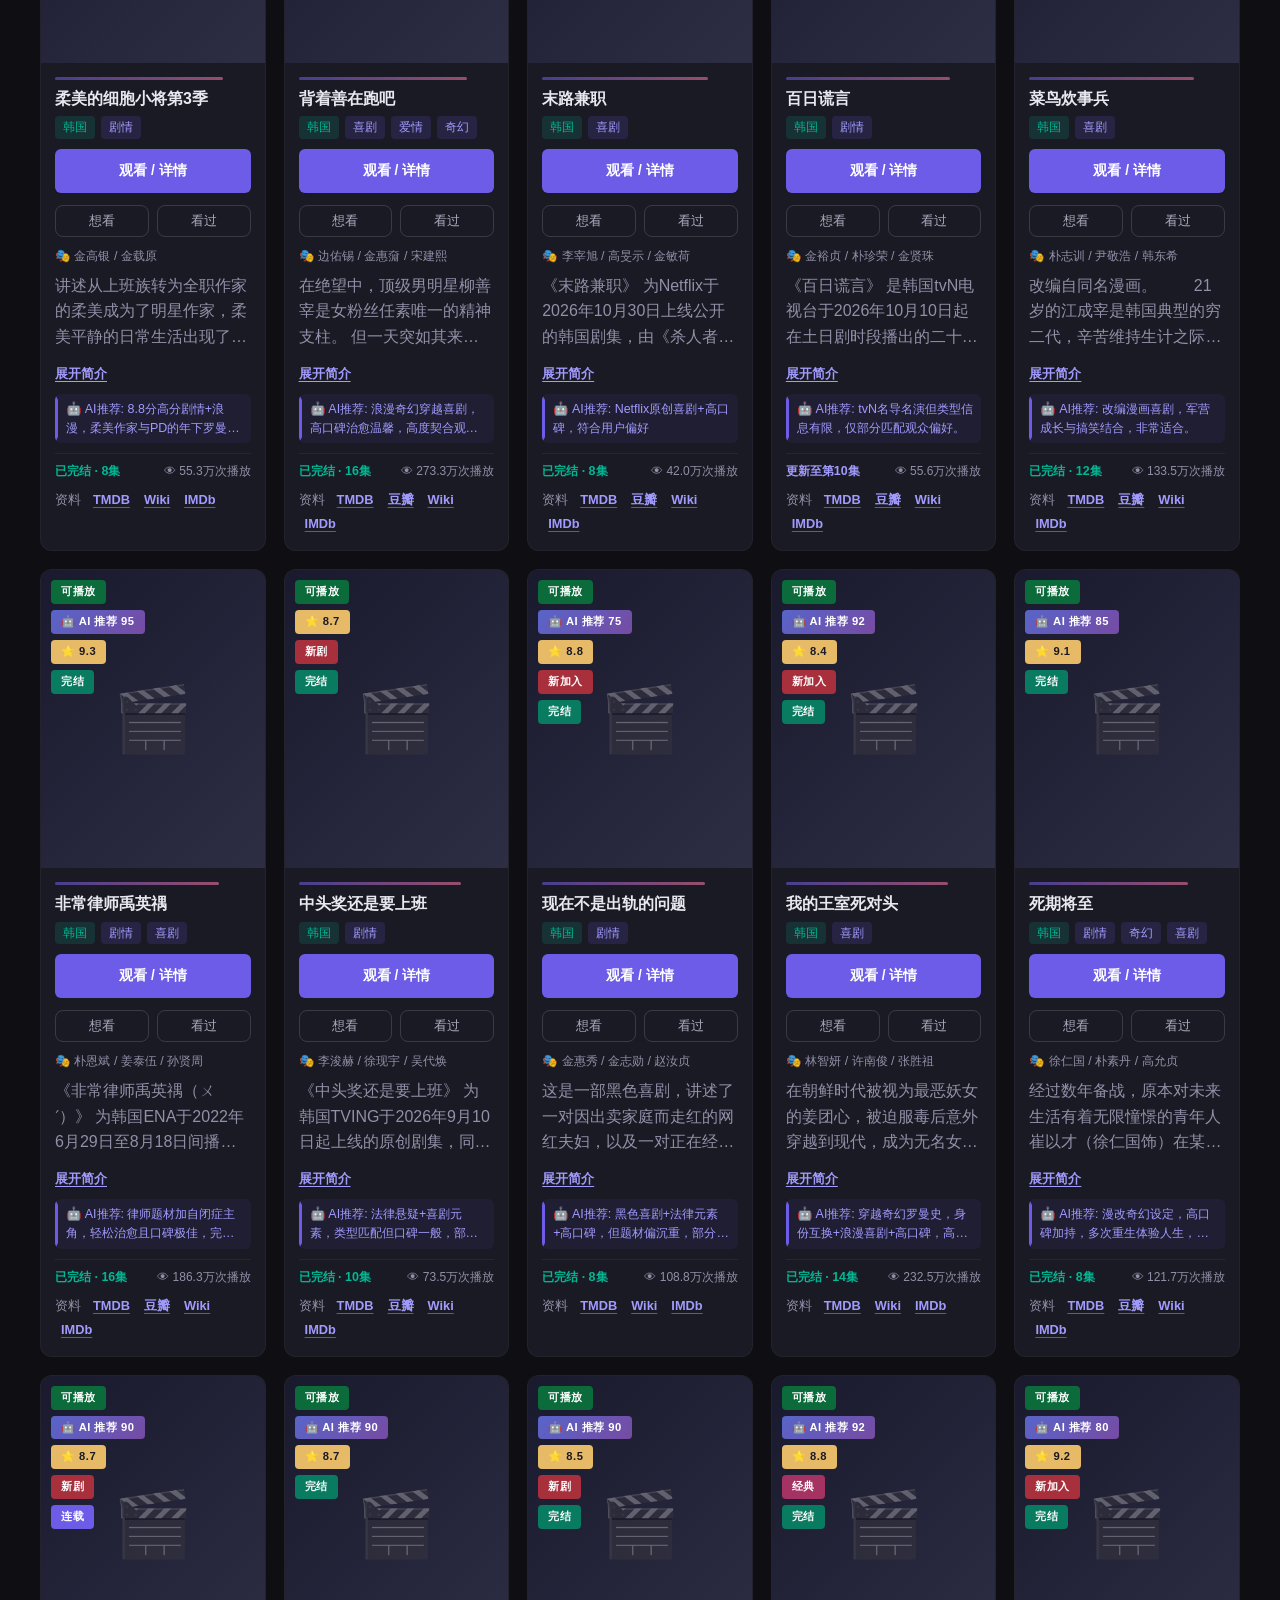
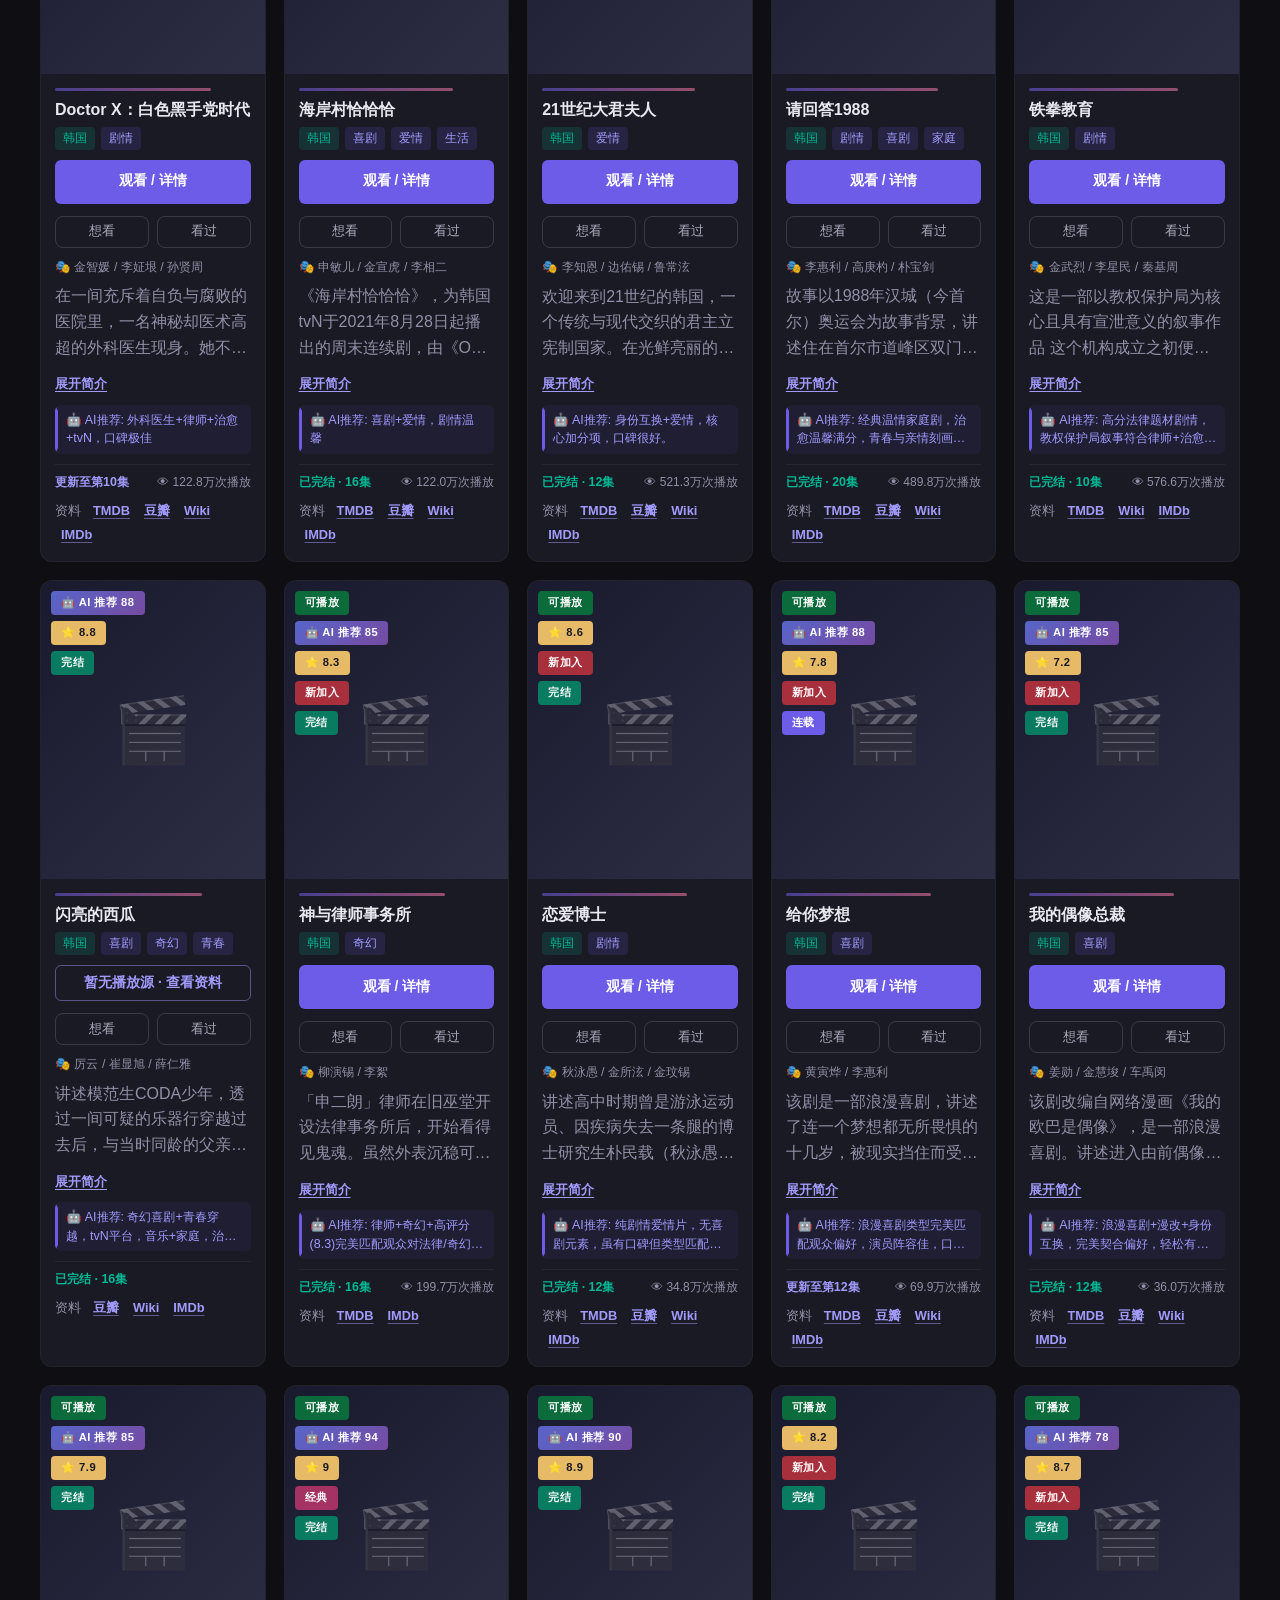
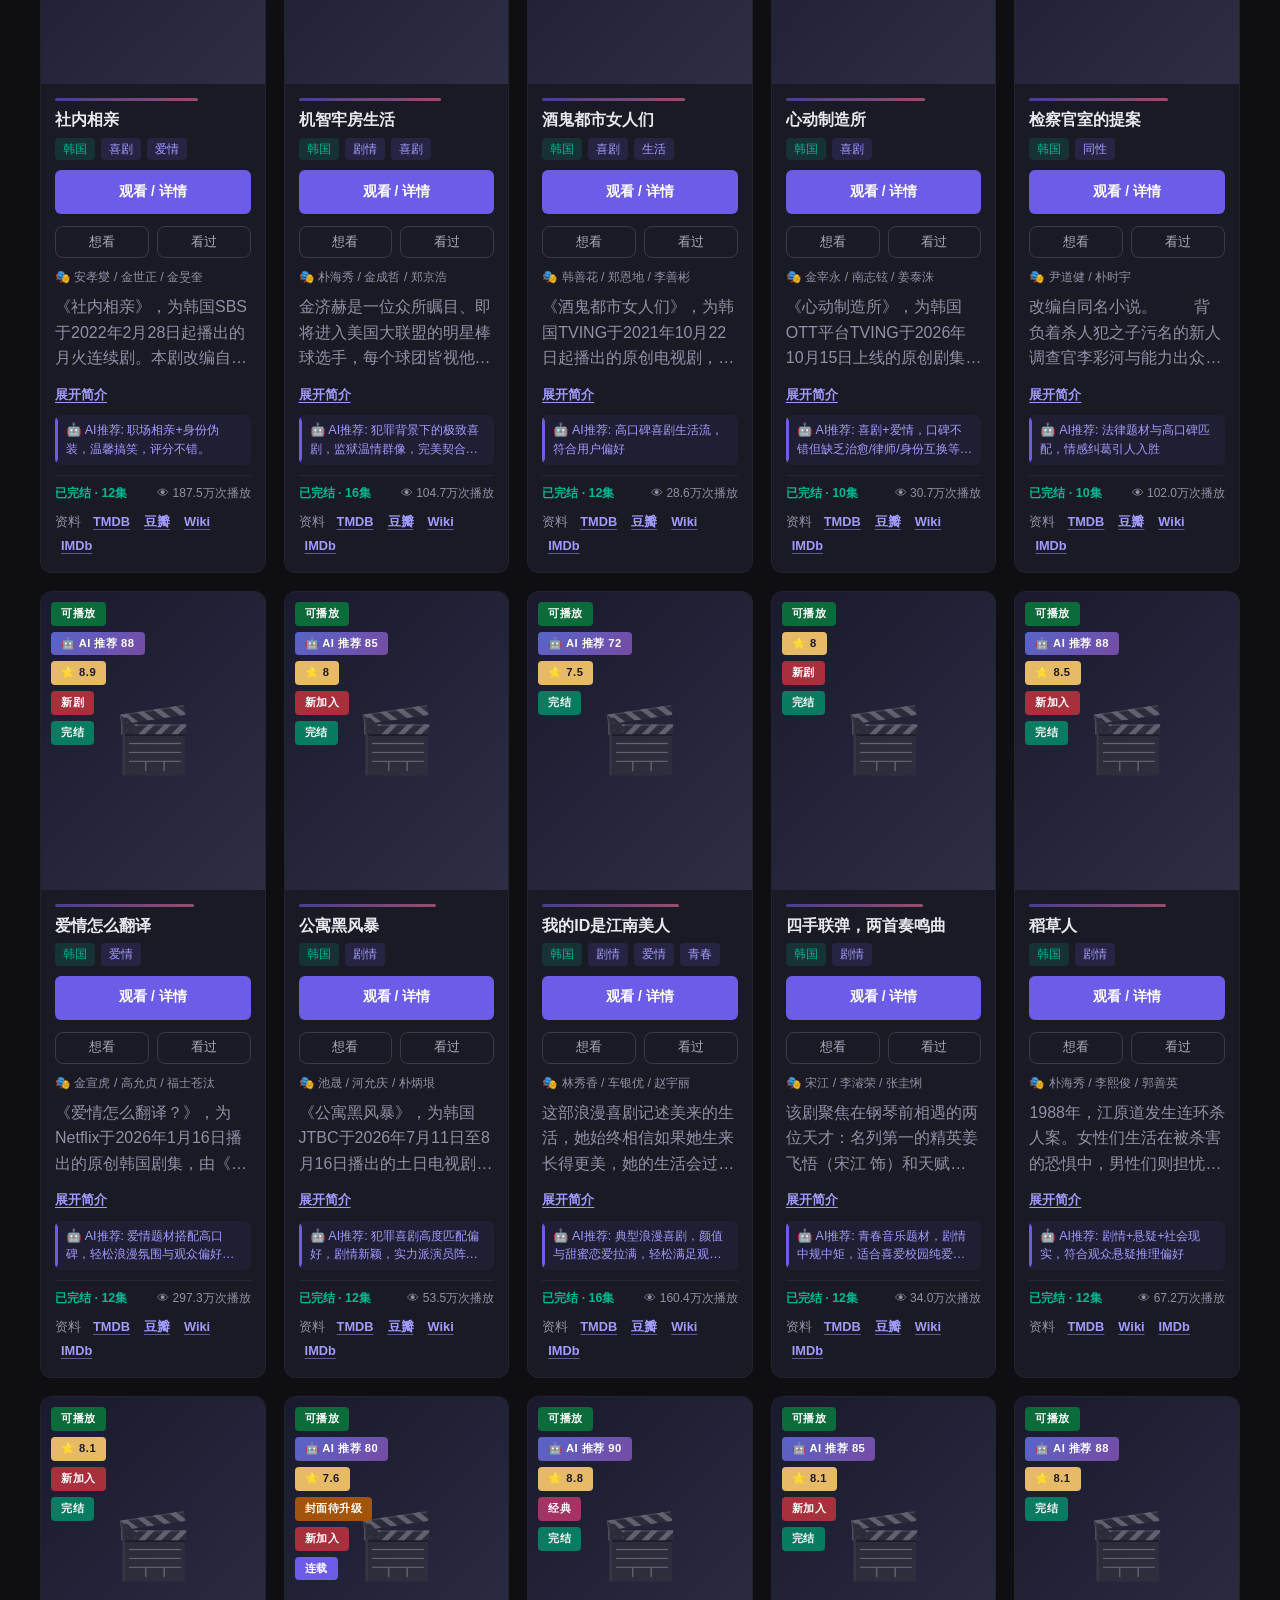
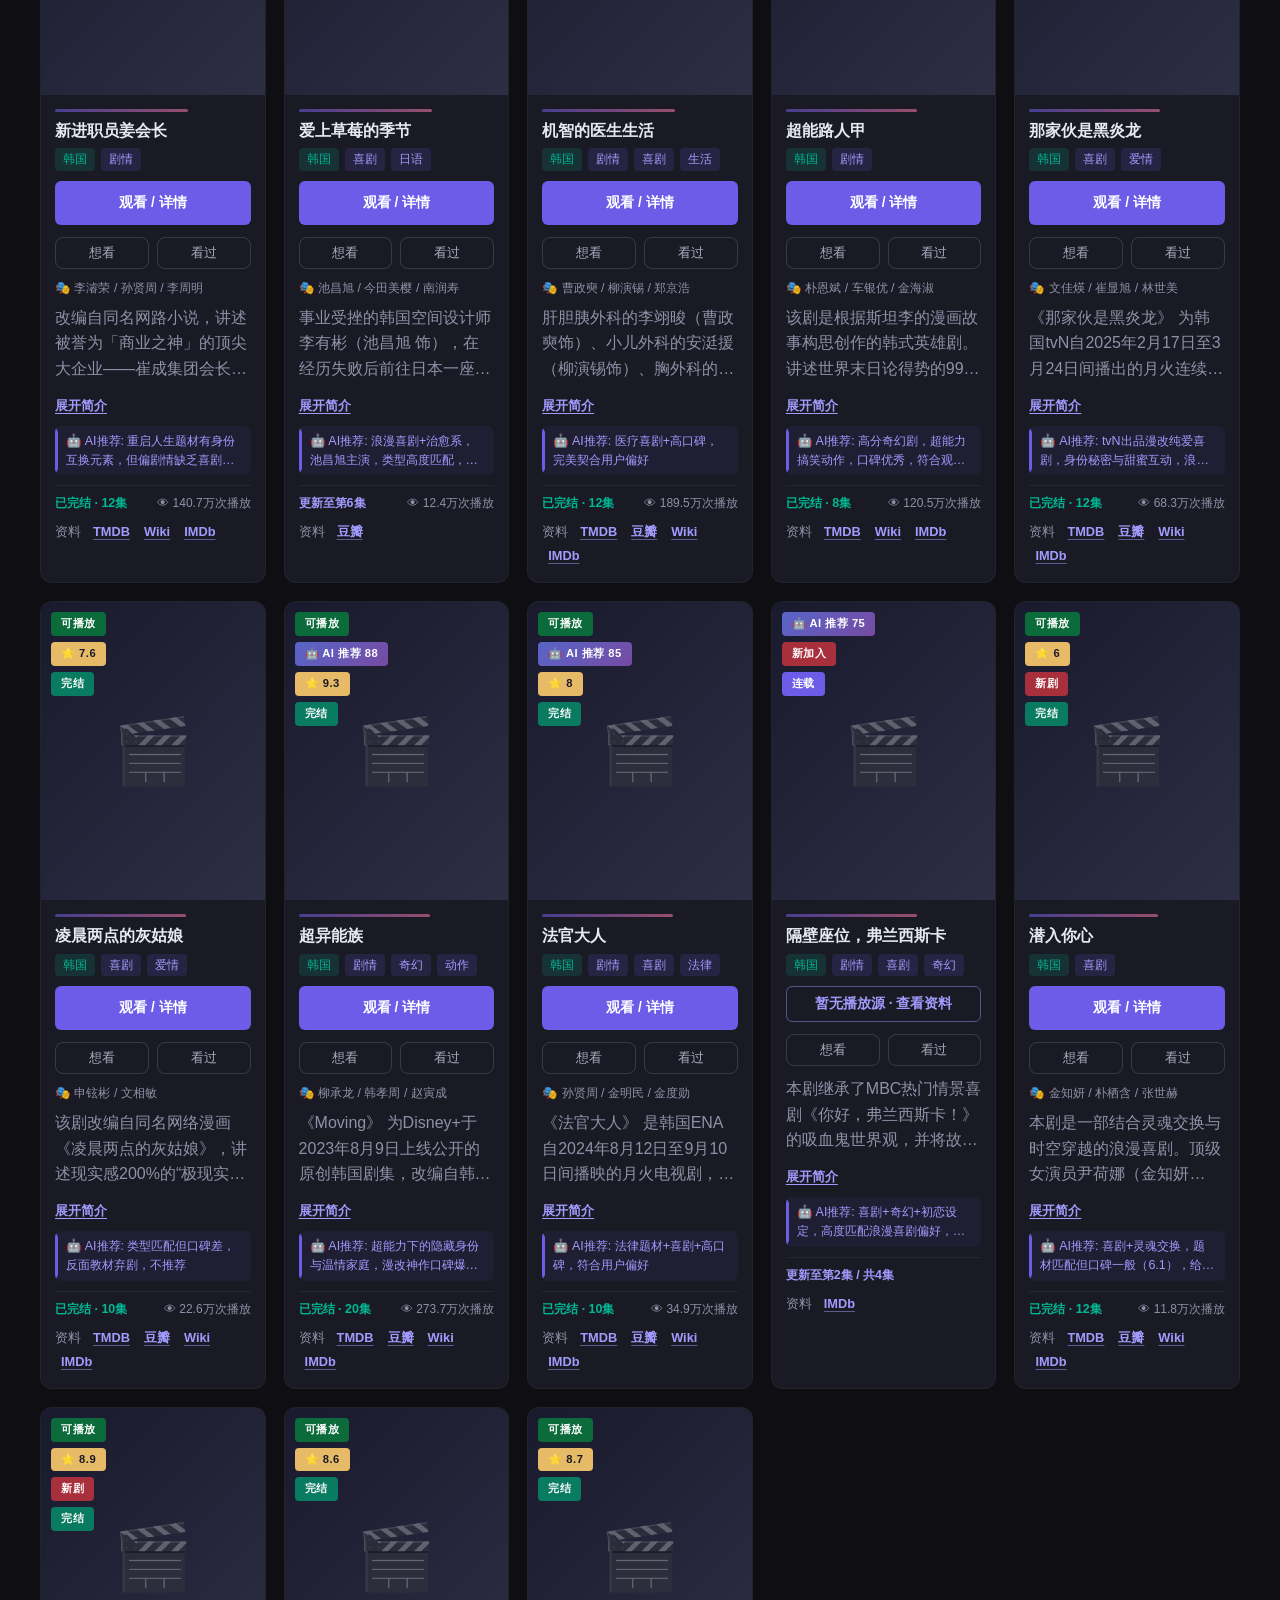
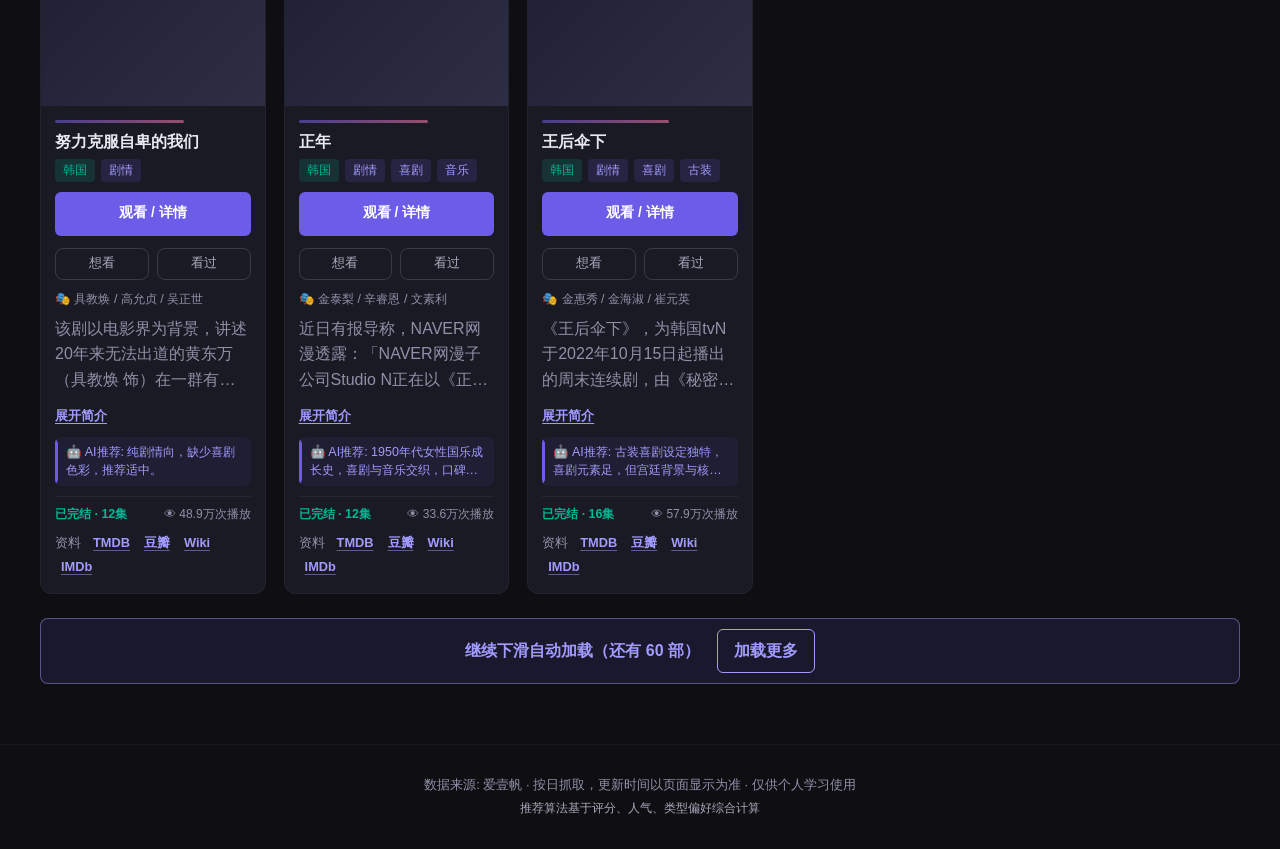
==== commit 11054d54: "feat: 看过/想看标记、全站搜索和快捷筛选标签 - 卡片新增“想看 / 看过”，标记只存本机浏览器；看过的沉底或可隐藏，“我的片单”汇总标记过的节目 - 搜索覆盖全部韩剧和综艺，其他分类的命中接在" ====
--- a/index.html
+++ b/index.html
@@ -43,6 +43,7 @@
         <button id="tab-variety" class="tab" data-tab="variety" role="tab" aria-controls="showGrid" aria-selected="false" tabindex="-1"><span aria-hidden="true">🎬</span> 全部综艺</button>
         <button id="tab-new" class="tab" data-tab="new" role="tab" aria-controls="showGrid" aria-selected="false" tabindex="-1"><span aria-hidden="true">🆕</span> 新近加入</button>
         <button id="tab-classic" class="tab" data-tab="classic" role="tab" aria-controls="showGrid" aria-selected="false" tabindex="-1"><span aria-hidden="true">🏆</span> 经典必看</button>
+        <button id="tab-mine" class="tab" data-tab="mine" role="tab" aria-controls="showGrid" aria-selected="false" tabindex="-1"><span aria-hidden="true">⭐</span> 我的片单</button>
         <button id="tab-tvmaze" class="tab" data-tab="tvmaze" role="tab" aria-controls="showGrid" aria-selected="false" tabindex="-1"><span aria-hidden="true">📡</span> 韩国电视剧时间表</button>
       </div>
       <p class="tabs-hint" id="tabsHint">左右滑动查看更多分类</p>
@@ -86,10 +87,11 @@
             </div>
           </div>
           <div class="search-box">
-            <input type="search" id="searchInput" placeholder="搜索当前分类中的剧名/演员…" aria-label="搜索当前分类中的剧名或演员" autocomplete="off">
+            <input type="search" id="searchInput" placeholder="搜索全部韩剧和综艺的剧名/演员…" aria-label="搜索全部韩剧和综艺的剧名/演员" autocomplete="off">
           </div>
           <button class="filter-toggle" id="filterToggle" type="button" aria-controls="filterControls" aria-expanded="false">筛选与排序</button>
         </div>
+        <div class="quick-filters" id="quickFilters" role="group" aria-label="快捷筛选"></div>
         <div class="filter-meta">
           <span class="result-summary" id="resultSummary" role="status" aria-live="polite"></span>
           <button class="filter-reset" id="resetFilters" type="button" hidden>清除筛选</button>
--- a/css/style.css
+++ b/css/style.css
@@ -318,6 +318,46 @@
 .search-box input::placeholder {
   color: var(--text-dim);
 }
+
+/* 快捷筛选标签：一排可横向滑动的开关，点一下即生效。空容器不占高度。 */
+.quick-filters {
+  display: flex;
+  gap: 8px;
+  margin-top: 10px;
+  overflow-x: auto;
+  scrollbar-width: none;
+  /* 给焦点环留出空间，避免被横向滚动容器裁掉。 */
+  padding: 4px;
+  margin-inline: -4px;
+}
+
+.quick-filters:empty { display: none; }
+.quick-filters::-webkit-scrollbar { display: none; }
+
+.chip {
+  flex: 0 0 auto;
+  min-height: 34px;
+  padding: 4px 14px;
+  border: 1px solid rgba(255,255,255,0.14);
+  border-radius: 999px;
+  background: transparent;
+  color: var(--text-muted);
+  font: inherit;
+  font-size: 0.84rem;
+  white-space: nowrap;
+  cursor: pointer;
+}
+
+.chip:hover { border-color: var(--accent-light); color: #fff; }
+
+.chip[aria-pressed="true"] {
+  border-color: var(--accent);
+  background: var(--accent);
+  color: #fff;
+  font-weight: 700;
+}
+
+.chip:focus-visible { outline-offset: 1px; }
 
 .filter-meta {
   display: flex;
@@ -788,6 +828,54 @@
 .card-primary-action .card-action.is-info:hover {
   background: rgba(108,92,231,0.18);
   color: #fff;
+}
+
+/* “想看 / 看过”标记：只保存在本机浏览器。 */
+.card-marks {
+  display: flex;
+  gap: 8px;
+  margin: 0 0 10px;
+}
+
+.card-mark {
+  flex: 1 1 0;
+  min-height: 32px;
+  padding: 2px 8px;
+  border: 1px solid rgba(255,255,255,0.14);
+  border-radius: 8px;
+  background: transparent;
+  color: var(--text-muted);
+  font: inherit;
+  font-size: 0.8rem;
+  cursor: pointer;
+}
+
+.card-mark:hover { border-color: var(--accent-light); color: #fff; }
+
+.card-mark[aria-pressed="true"] {
+  border-color: var(--green);
+  background: rgba(0,184,148,0.16);
+  color: #7fe8d0;
+  font-weight: 700;
+}
+
+.card-mark[aria-pressed="true"]::before { content: "✓ "; }
+
+.card-mark[data-mark="want"][aria-pressed="true"] {
+  border-color: var(--orange);
+  background: rgba(253,203,110,0.14);
+  color: var(--orange);
+}
+
+/* 看过的卡片压暗海报和标题，文字仍保持可读对比度。 */
+.show-card.is-seen .card-poster img,
+.show-card.is-seen .card-poster .placeholder { opacity: 0.4; }
+.show-card.is-seen .card-title { color: var(--text-muted); }
+
+.meta-tag.category {
+  background: rgba(253,203,110,0.16);
+  color: var(--orange);
+  font-weight: 700;
 }
 
 /* 资料来源收为一行小号文字链接；每个链接至少 24px 高，保持可点击。 */
@@ -1016,6 +1104,9 @@
   .card-ai-reason { -webkit-line-clamp: 2; display: -webkit-box; -webkit-box-orient: vertical; overflow: hidden; }
   .card-primary-action { margin: 8px 0 10px; }
   .card-primary-action .card-action { min-height: 44px; font-size: 0.82rem; }
+  .card-marks { margin-bottom: 8px; }
+  .card-mark { min-height: 40px; font-size: 0.82rem; }
+  .chip { min-height: 40px; padding: 6px 14px; }
   .card-actions { flex-wrap: wrap; gap: 5px; }
   .card-action { flex: 1 1 45%; min-height: 44px; font-size: 0.85rem; }
   .filter-row { display: grid; grid-template-columns: minmax(0, 1fr); }
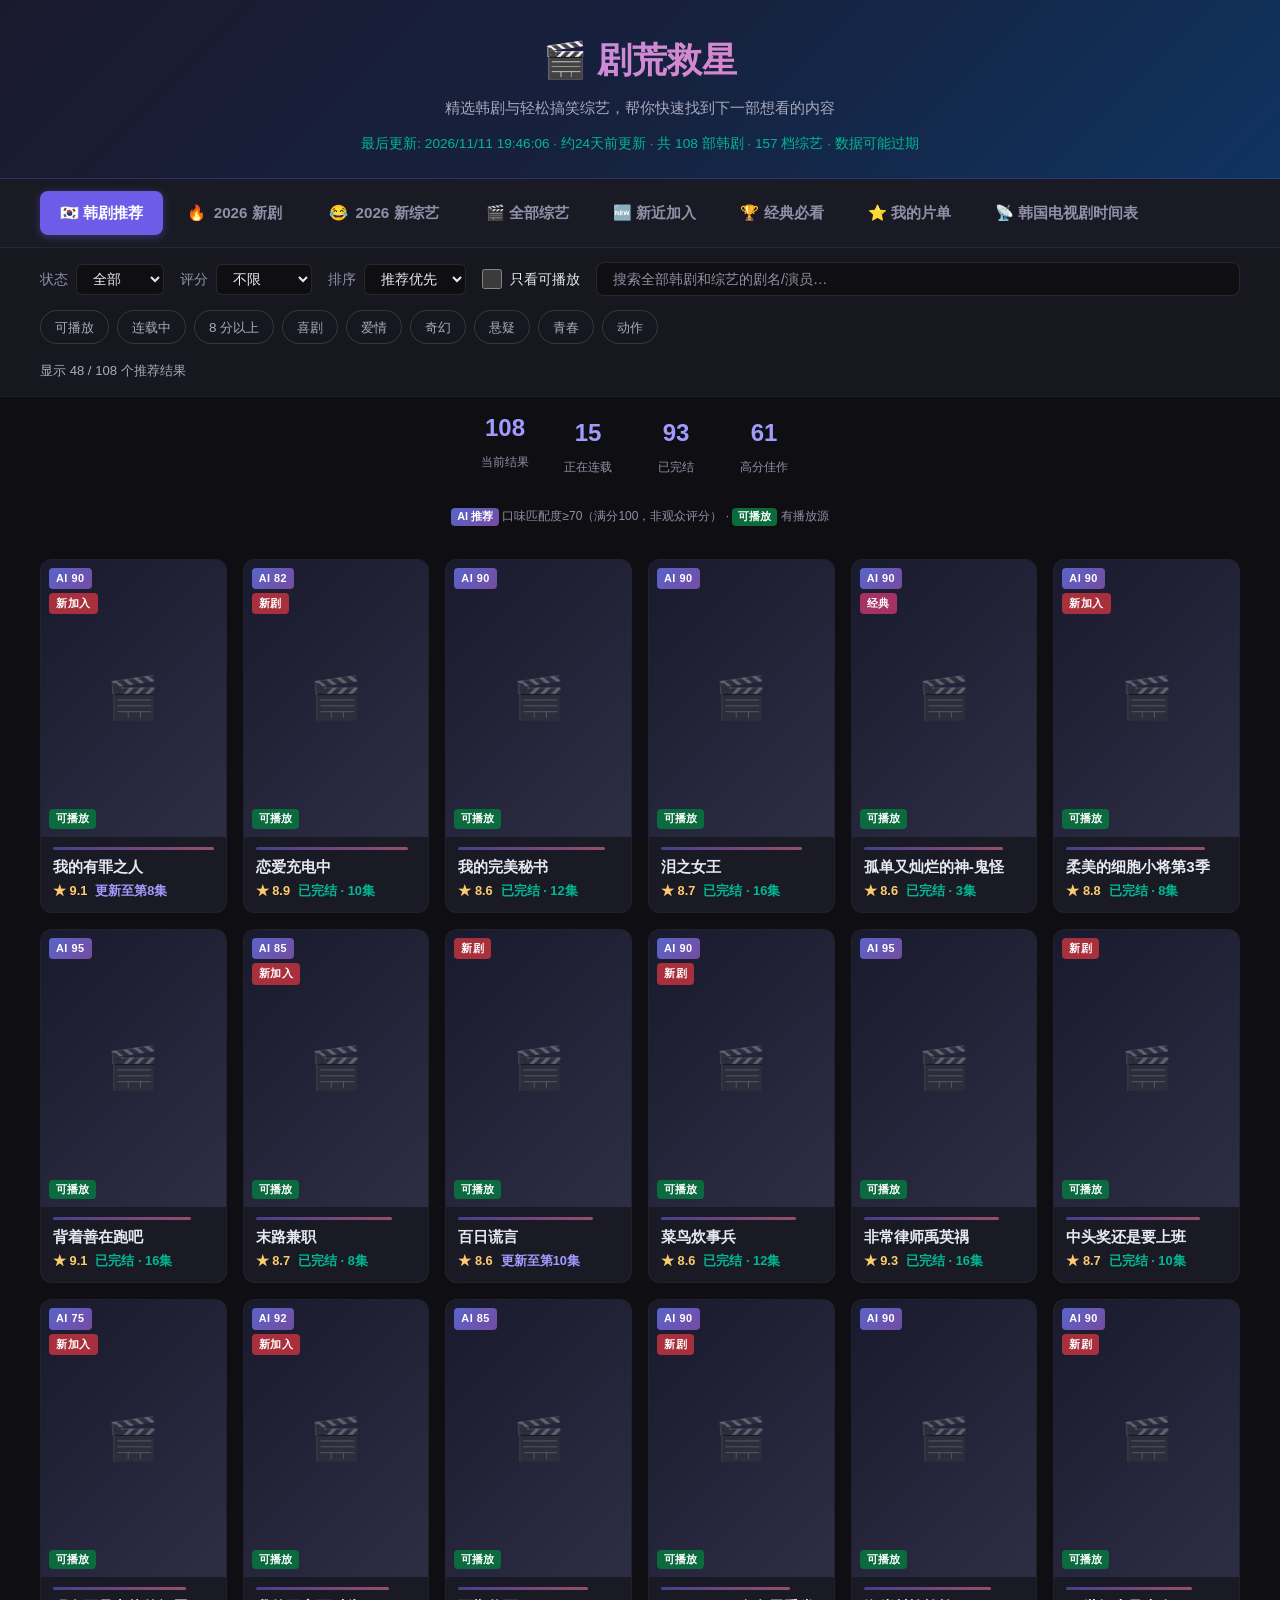
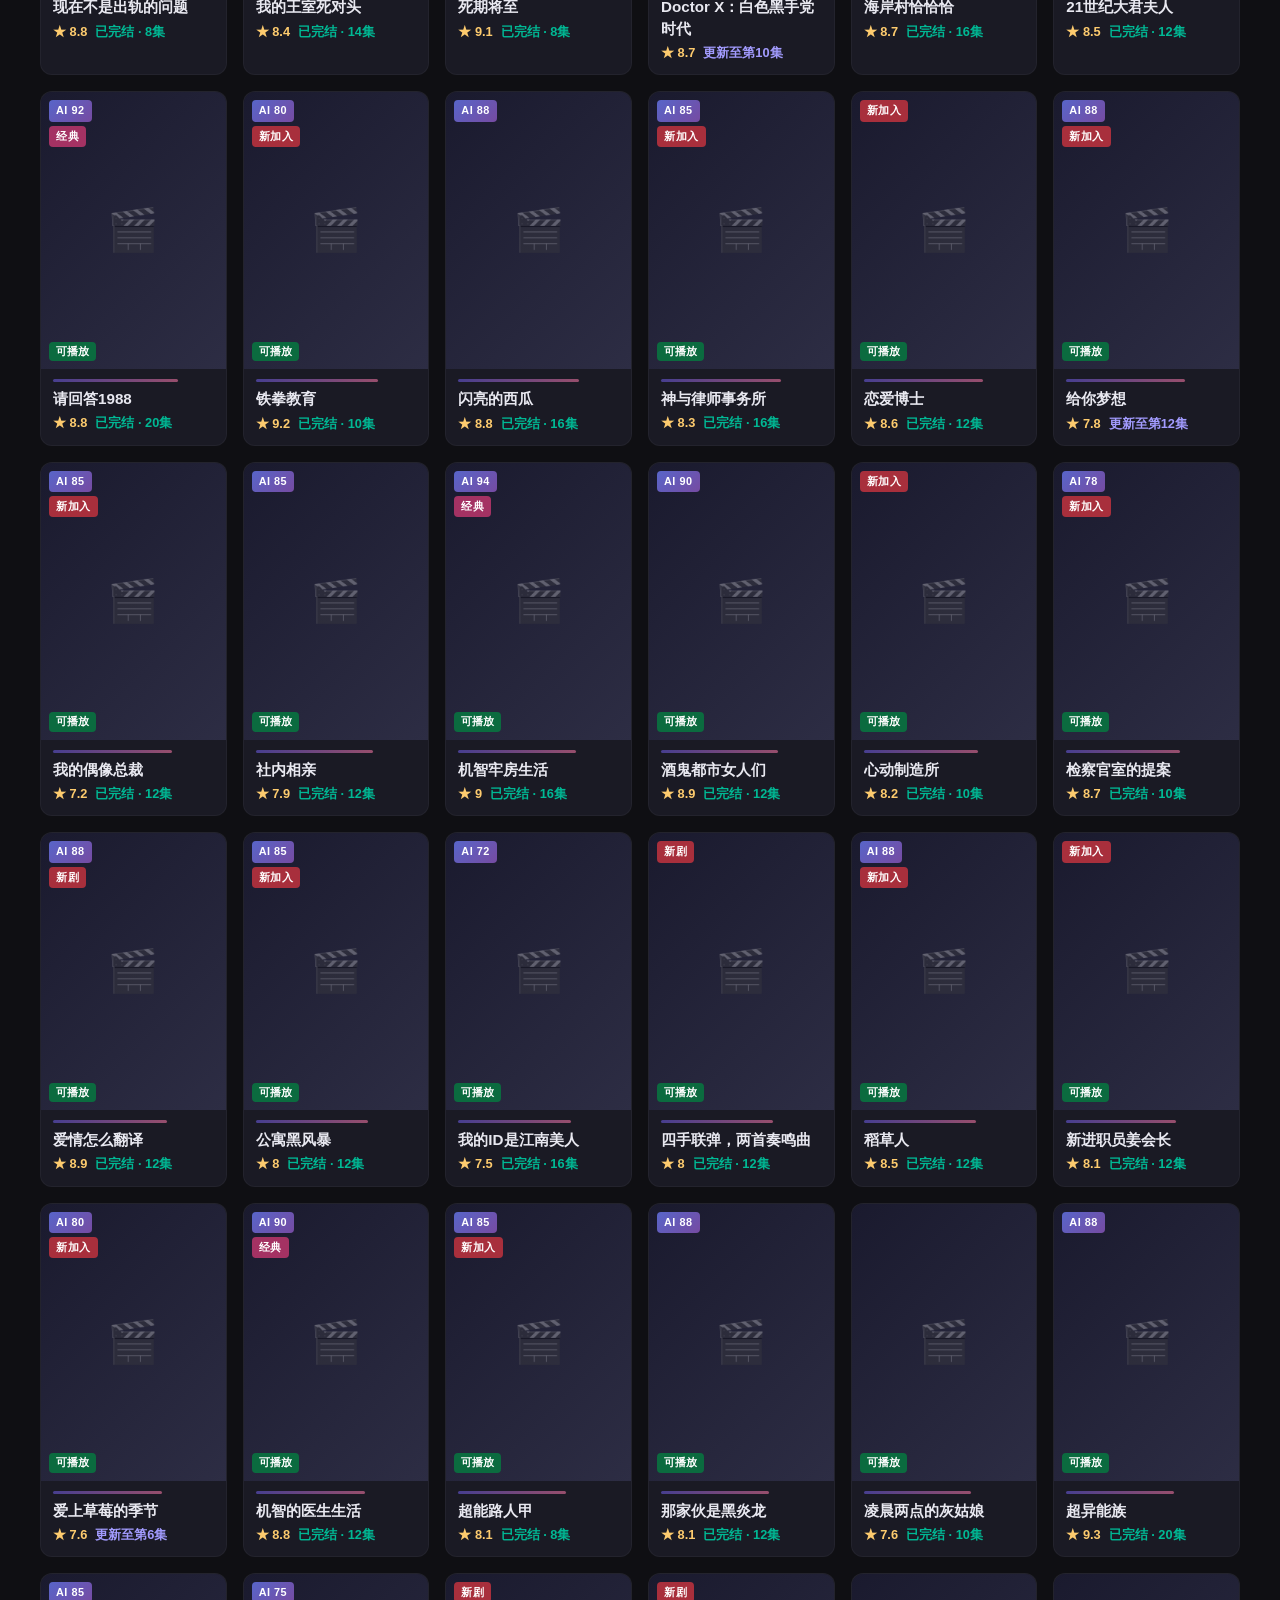
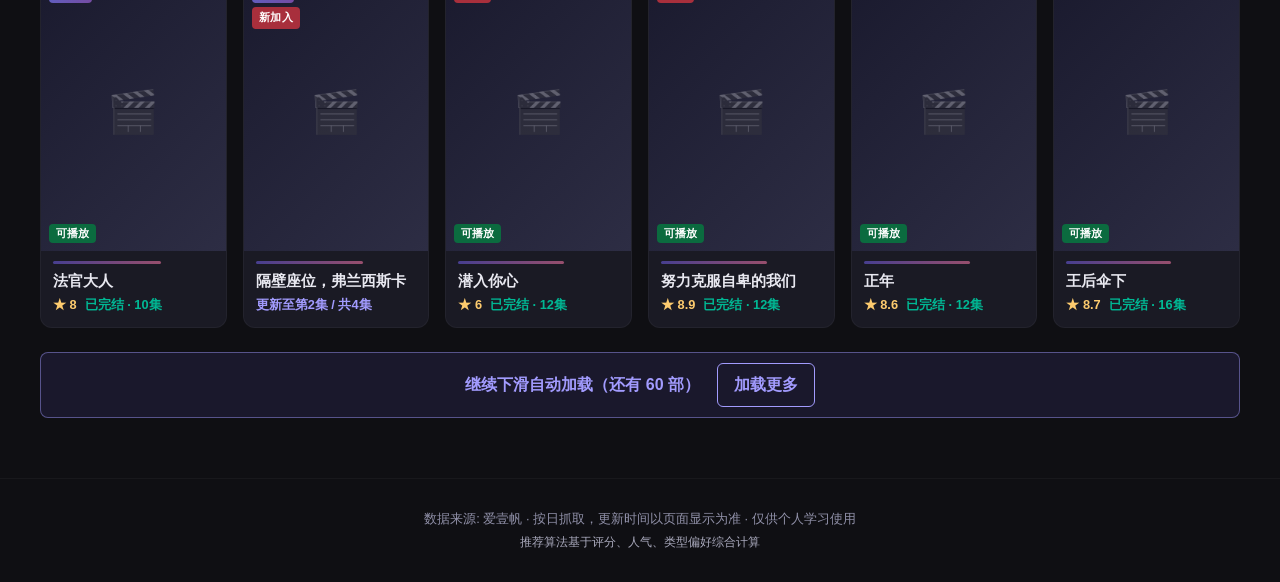
==== commit 526491f3: "feat: 紧凑海报网格和可分享的详情层 - 推荐标签改为紧凑海报网格（手机每行 3 张），卡片只留海报、片名、评分和状态 - 点卡片打开详情层（原生 dialog，手机为底部面板）：完整简介、演员、" ====
--- a/index.html
+++ b/index.html
@@ -128,7 +128,7 @@
       <div class="container">
         <h2 class="sr-only" id="contentHeading">推荐内容</h2>
         <noscript><p>请启用 JavaScript，以查看和筛选推荐内容。</p></noscript>
-        <div class="show-grid" id="showGrid" role="tabpanel" aria-label="推荐结果" aria-labelledby="tab-korean" aria-describedby="resultSummary" aria-busy="true">
+        <div class="show-grid is-compact" id="showGrid" role="tabpanel" aria-label="推荐结果" aria-labelledby="tab-korean" aria-describedby="resultSummary" aria-busy="true">
           <!-- 静态骨架与脚本首屏骨架一致，数据到达前预留网格高度，避免页脚和加载提示跳动。 -->
           <article class="skeleton-card" aria-hidden="true">
             <div class="skeleton-poster skeleton-shimmer"></div>
@@ -200,6 +200,11 @@
       </div>
     </main>
 
+    <!-- 详情层：桌面居中弹出，窄屏从底部滑出 -->
+    <dialog class="detail" id="detailDialog" aria-labelledby="detailTitle">
+      <div class="detail-sheet" id="detailContent"></div>
+    </dialog>
+
     <!-- 底部 -->
     <button class="back-to-top" id="backToTop" type="button" hidden><span aria-hidden="true">↑</span> 回到顶部</button>
 
--- a/css/style.css
+++ b/css/style.css
@@ -717,37 +717,6 @@
   -webkit-box-orient: vertical;
   max-height: 4.8em;
   overflow: hidden;
-}
-
-.card-desc.is-expanded {
-  display: block;
-  -webkit-line-clamp: unset;
-  max-height: none;
-  overflow: visible;
-}
-
-.card-desc-toggle {
-  display: inline-flex;
-  align-items: center;
-  min-height: 24px;
-  margin: -6px 0 8px;
-  padding: 0;
-  border: 0;
-  background: none;
-  color: var(--accent-light);
-  font: inherit;
-  font-size: 0.8rem;
-  font-weight: 700;
-  text-decoration: underline;
-  text-underline-offset: 3px;
-  cursor: pointer;
-}
-
-.card-desc-toggle:hover { color: #fff; }
-
-/* 中等长度简介在宽屏三行内能完整显示，只在两行截断的窄屏提供展开。 */
-@media (min-width: 481px) {
-  .card-desc-toggle.narrow-only { display: none; }
 }
 
 /* 状态与播放量合并为一行，空间不足时自然换行。 */
@@ -1100,7 +1069,6 @@
   .meta-tag { padding: 3px 7px; font-size: 0.72rem; }
   .card-actors { font-size: 0.8rem; }
   .card-desc { font-size: 1rem; -webkit-line-clamp: 2; max-height: 3.2em; line-height: 1.6; margin-bottom: 8px; }
-  .card-desc.is-expanded { max-height: none; }
   .card-ai-reason { -webkit-line-clamp: 2; display: -webkit-box; -webkit-box-orient: vertical; overflow: hidden; }
   .card-primary-action { margin: 8px 0 10px; }
   .card-primary-action .card-action { min-height: 44px; font-size: 0.82rem; }
@@ -1177,6 +1145,209 @@
   .show-card:hover .card-poster img { transform: none; }
 }
 
+/* ── 紧凑海报网格（推荐标签）─────────────────────────────── */
+/* 卡片只留海报、片名、评分和状态，点开看详情；时间表标签仍用上面的完整卡片。 */
+.show-grid.is-compact {
+  grid-template-columns: repeat(auto-fill, minmax(170px, 1fr));
+  gap: 16px;
+}
+
+.show-grid.is-compact .show-card { display: block; }
+.show-grid.is-compact .card-poster { height: auto; min-height: 0; aspect-ratio: 2/3; }
+.show-grid.is-compact .card-poster .placeholder { font-size: 2.6rem; }
+.show-grid.is-compact .card-body { padding: 10px 12px 12px; }
+.show-grid.is-compact .card-title { font-size: 0.95rem; margin-bottom: 4px; }
+.show-grid.is-compact .recommend-bar { margin-bottom: 6px; }
+.show-grid.is-compact .card-badges { display: flex; top: 8px; left: 8px; gap: 4px; }
+.show-grid.is-compact .card-badges .badge { padding: 2px 7px; font-size: 0.68rem; }
+
+/* 片名链接铺满整张卡片，卡片任意位置都能点开详情；焦点环画在卡片上。 */
+.card-open,
+.card-open:visited { color: inherit; }
+.card-open::after { content: ""; position: absolute; inset: 0; z-index: 3; }
+.card-open:focus-visible { outline: none; }
+.show-card:has(.card-open:focus-visible) { outline: 3px solid var(--orange); outline-offset: 3px; }
+
+.card-sub {
+  display: flex;
+  flex-wrap: wrap;
+  align-items: baseline;
+  gap: 2px 8px;
+  font-size: 0.8rem;
+  line-height: 1.5;
+  color: var(--text-muted);
+}
+
+.card-sub .card-status { font-size: inherit; }
+.card-sub .meta-tag { align-self: center; }
+.card-score { color: var(--orange); font-weight: 700; white-space: nowrap; }
+
+.card-play-tag,
+.card-mark-pill {
+  position: absolute;
+  z-index: 2;
+  padding: 1px 7px;
+  border-radius: 4px;
+  font-size: 0.68rem;
+  font-weight: 700;
+  line-height: 1.6;
+  pointer-events: none;
+}
+
+.card-play-tag { left: 8px; bottom: 8px; background: #0b6b3f; color: #fff; }
+.card-mark-pill { top: 8px; right: 8px; background: rgba(15,15,19,0.88); color: var(--orange); border: 1px solid currentColor; }
+.show-card.is-seen .card-mark-pill { color: #7fe8d0; }
+.card-mark-pill[hidden] { display: none; }
+
+.show-grid.is-compact .skeleton-card { display: block; }
+.show-grid.is-compact .skeleton-poster { min-height: 0; aspect-ratio: 2/3; }
+.show-grid.is-compact .skeleton-line:nth-child(n+3) { display: none; }
+
+@media (max-width: 768px) {
+  .show-grid.is-compact { grid-template-columns: repeat(4, minmax(0, 1fr)); gap: 12px; }
+}
+
+@media (max-width: 480px) {
+  .show-grid.is-compact { grid-template-columns: repeat(3, minmax(0, 1fr)); gap: 10px; }
+  .show-grid.is-compact .card-body { padding: 8px; }
+  .show-grid.is-compact .card-title { font-size: 0.84rem; line-height: 1.35; }
+  .show-grid.is-compact .card-badges { top: 5px; left: 5px; }
+  .show-grid.is-compact .card-badges .badge { padding: 1px 5px; font-size: 0.62rem; letter-spacing: 0; }
+  .card-sub { font-size: 0.72rem; gap: 0 6px; }
+  .card-play-tag { left: 5px; bottom: 5px; font-size: 0.62rem; padding: 0 5px; }
+  .card-mark-pill { top: 5px; right: 5px; font-size: 0.62rem; padding: 0 5px; }
+}
+
+/* ── 详情层 ──────────────────────────────────────────────── */
+html:has(.detail[open]) { overflow: hidden; }
+
+.detail {
+  width: min(760px, calc(100vw - 32px));
+  max-width: none;
+  max-height: 86vh;
+  margin: auto;
+  padding: 0;
+  border: 0;
+  border-radius: 16px;
+  background: var(--bg-card);
+  color: var(--text);
+  box-shadow: 0 20px 60px rgba(0,0,0,0.6);
+  overflow: hidden;
+}
+
+.detail::backdrop { background: rgba(0,0,0,0.62); }
+
+.detail-sheet {
+  position: relative;
+  display: flex;
+  flex-direction: column;
+  max-height: 86vh;
+}
+
+.detail-close {
+  position: absolute;
+  top: 10px;
+  right: 10px;
+  z-index: 2;
+  width: 44px;
+  height: 44px;
+  border: 0;
+  border-radius: 50%;
+  background: rgba(15,15,19,0.72);
+  color: #fff;
+  font-size: 1.1rem;
+  cursor: pointer;
+}
+
+.detail-close:hover { background: var(--accent); }
+
+.detail-body {
+  display: grid;
+  grid-template-columns: 200px minmax(0, 1fr);
+  gap: 16px 20px;
+  padding: 22px 22px 14px;
+  overflow-y: auto;
+  overscroll-behavior: contain;
+}
+
+.detail-poster { height: auto; min-height: 0; aspect-ratio: 2/3; border-radius: 10px; align-self: start; }
+.detail-title { padding-right: 44px; font-size: 1.4rem; line-height: 1.3; overflow-wrap: anywhere; }
+.detail-badges { display: flex; flex-wrap: wrap; align-items: center; gap: 6px; margin: 10px 0; }
+.detail-status,
+.detail-actors { margin-top: 8px; font-size: 0.9rem; color: var(--text-muted); }
+.detail-status .card-status { font-size: inherit; }
+.detail-label { margin-right: 8px; color: var(--text-dim); font-size: 0.82rem; }
+.detail-text { grid-column: 1 / -1; }
+.detail-desc { font-size: 1rem; line-height: 1.7; overflow-wrap: anywhere; }
+.detail-text .card-ai-reason { margin-top: 12px; }
+.detail-text .card-links { margin-top: 12px; }
+
+.detail-bar {
+  display: flex;
+  gap: 10px;
+  align-items: stretch;
+  padding: 12px 22px calc(12px + env(safe-area-inset-bottom));
+  border-top: 1px solid rgba(255,255,255,0.08);
+  background: var(--bg-card);
+}
+
+.detail-bar .card-action.primary {
+  flex: 2 1 0;
+  min-height: 44px;
+  background: var(--accent);
+  color: #fff;
+  font-size: 0.95rem;
+}
+
+.detail-bar .card-action.primary:hover { background: var(--accent-light); color: #161525; }
+
+.detail-bar .card-action.primary.is-info {
+  border: 1px solid rgba(162,155,254,0.45);
+  background: transparent;
+  color: var(--accent-light);
+}
+
+.detail-bar .card-action.primary.is-info:hover { background: rgba(108,92,231,0.18); color: #fff; }
+.detail-bar .card-marks { flex: 2 1 0; margin: 0; }
+.detail-bar .card-mark { min-height: 44px; font-size: 0.88rem; }
+
+.detail-share {
+  flex: 0 0 auto;
+  min-width: 56px;
+  min-height: 44px;
+  padding: 2px 12px;
+  border: 1px solid rgba(255,255,255,0.14);
+  border-radius: 8px;
+  background: transparent;
+  color: var(--text-muted);
+  font: inherit;
+  font-size: 0.85rem;
+  cursor: pointer;
+}
+
+.detail-share:hover { border-color: var(--accent-light); color: #fff; }
+
+@media (max-width: 600px) {
+  .detail {
+    width: 100%;
+    max-height: 90vh;
+    margin: auto 0 0;
+    border-radius: 18px 18px 0 0;
+  }
+  .detail-sheet { max-height: 90vh; }
+  .detail-body { grid-template-columns: 96px minmax(0, 1fr); gap: 12px 14px; padding: 16px 16px 12px; }
+  .detail-title { font-size: 1.15rem; }
+  /* 关闭按钮占右上角，标签行让开它。 */
+  .detail-badges { margin-right: 40px; }
+  .detail-bar { flex-wrap: wrap; padding: 10px 16px calc(10px + env(safe-area-inset-bottom)); }
+  .detail-bar .card-action.primary { flex: 1 1 100%; }
+  .detail-bar .card-marks { flex: 1 1 0; }
+}
+
+@media (prefers-reduced-motion: no-preference) {
+  .detail[open] { animation: fadeInUp 0.22s ease-out both; }
+}
+
 /* ── External Source Cards ──────────────────────────────────── */
 .card-schedule {
   display: flex;
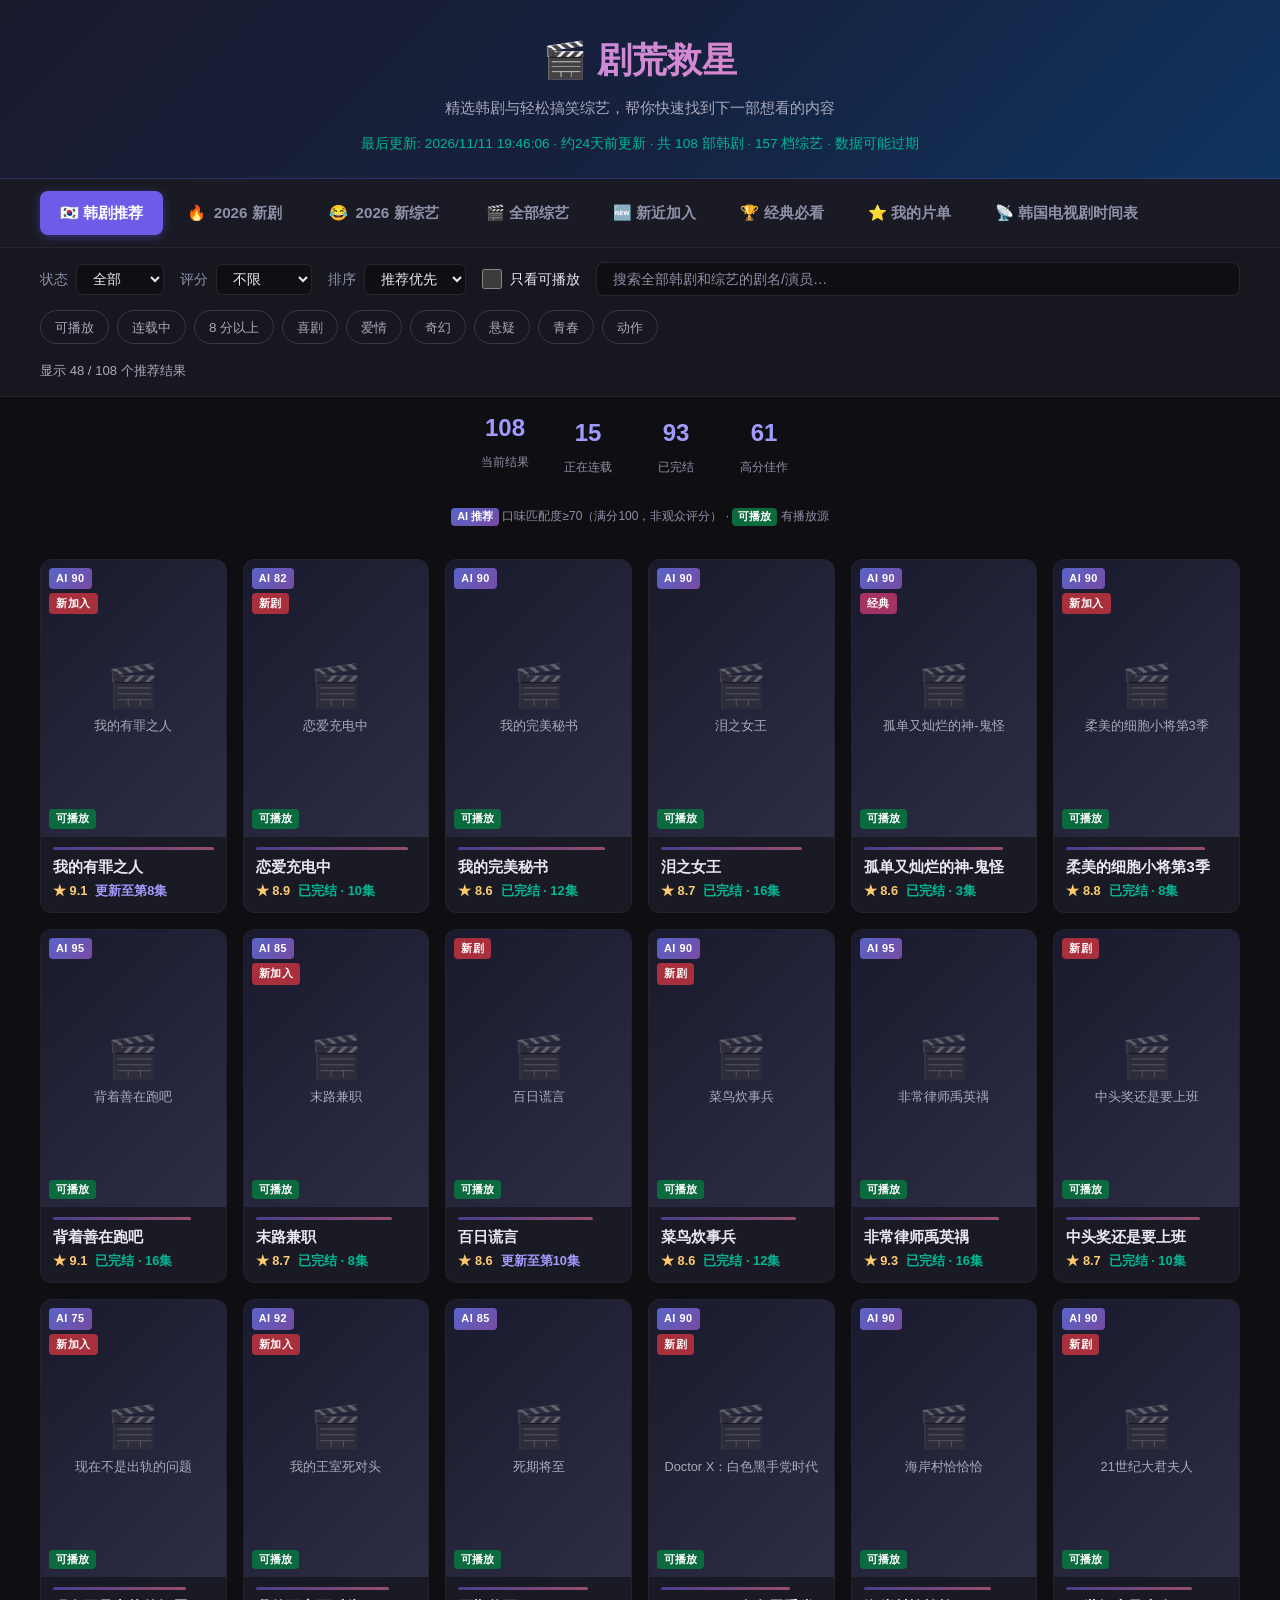
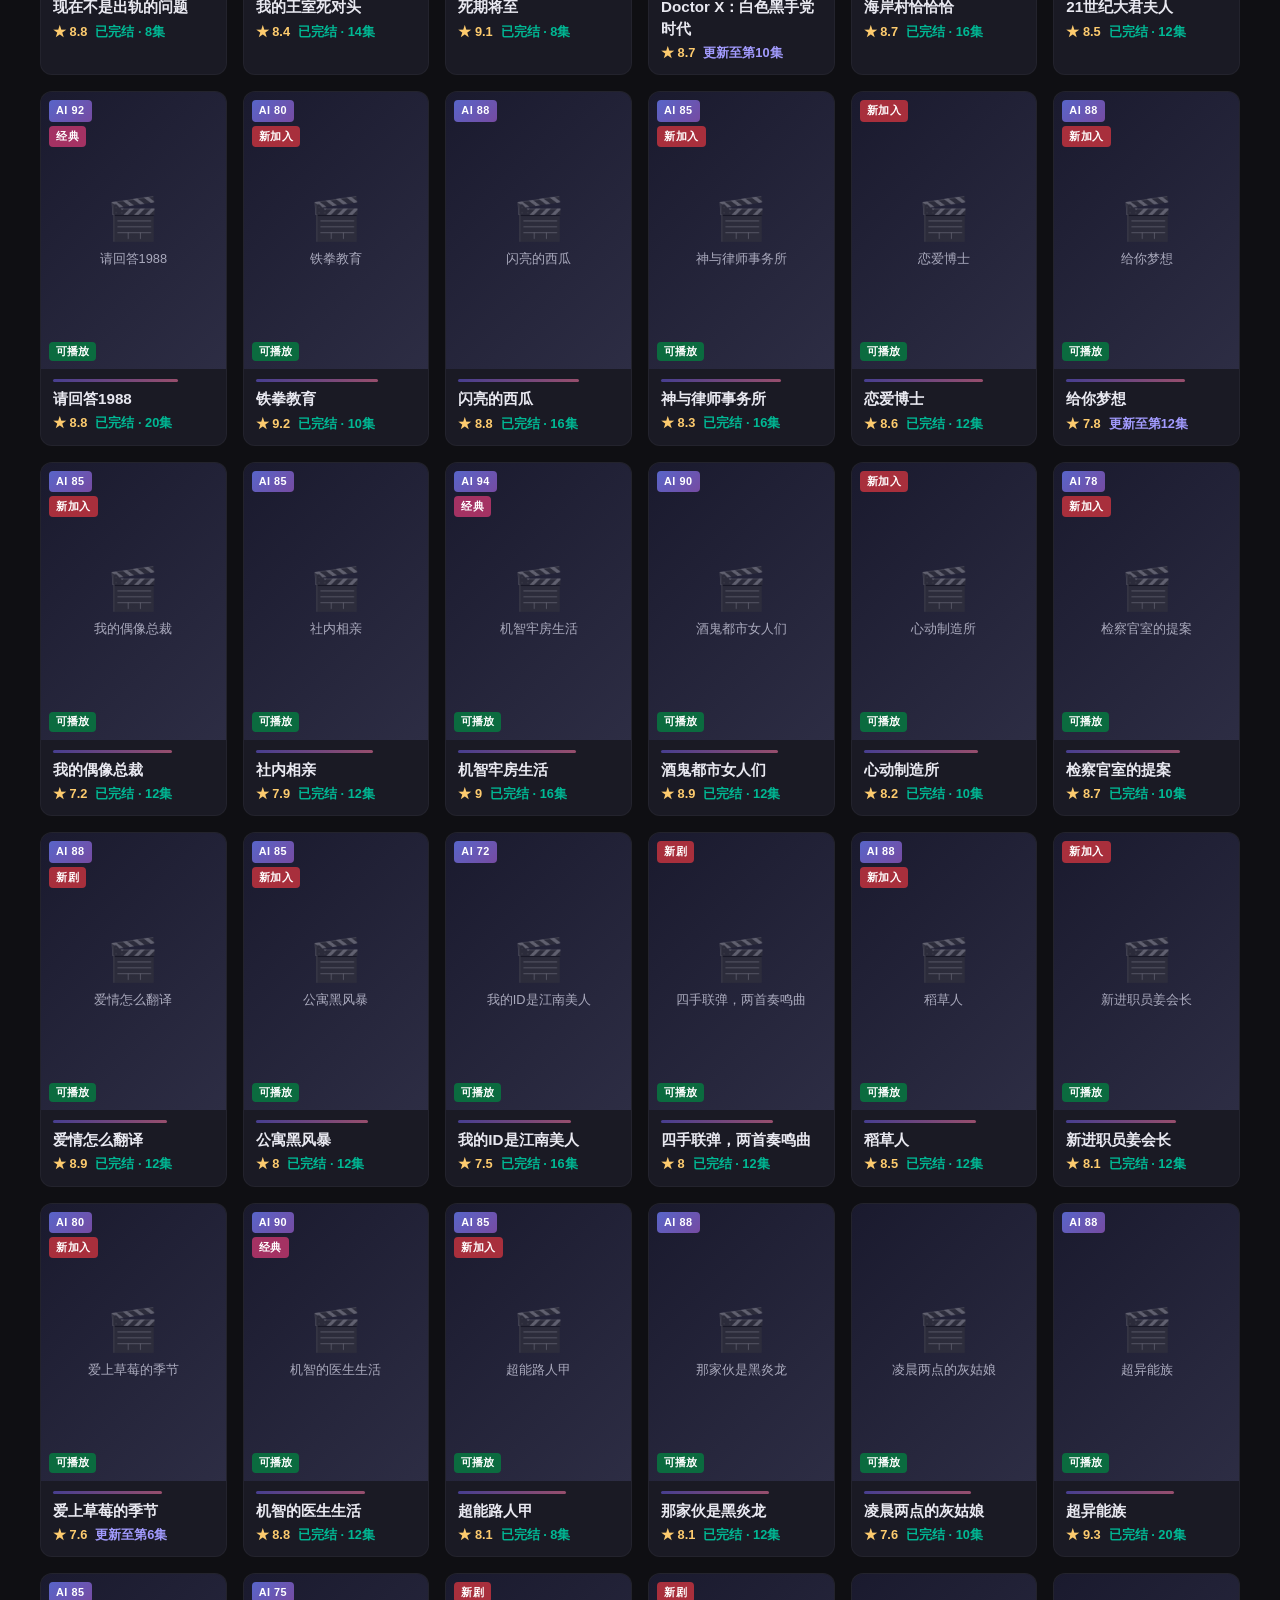
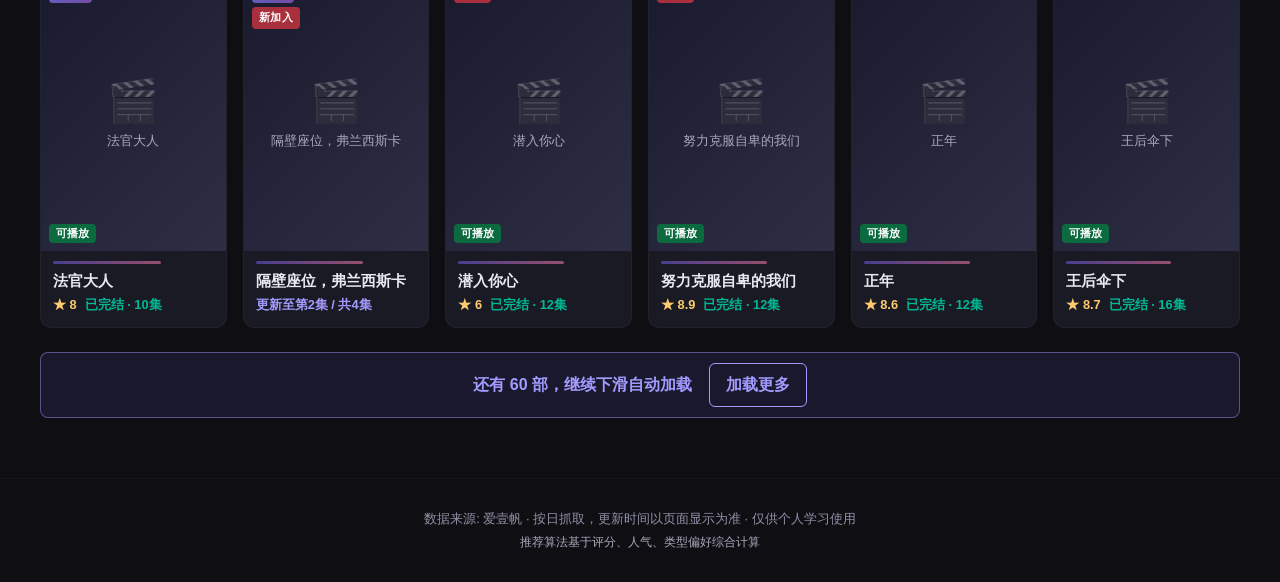
==== commit e263e4b7: "feat: 可单独移除的筛选条件、阅读位置记忆和标签栏提示等打磨 - 搜索词、已完结、7/9 分门槛以可单独移除的标签排在快捷标签最前 - 页面被重新加载时恢复同一地址下的滚动位置和已加载数量（ses" ====
--- a/index.html
+++ b/index.html
@@ -46,7 +46,6 @@
         <button id="tab-mine" class="tab" data-tab="mine" role="tab" aria-controls="showGrid" aria-selected="false" tabindex="-1"><span aria-hidden="true">⭐</span> 我的片单</button>
         <button id="tab-tvmaze" class="tab" data-tab="tvmaze" role="tab" aria-controls="showGrid" aria-selected="false" tabindex="-1"><span aria-hidden="true">📡</span> 韩国电视剧时间表</button>
       </div>
-      <p class="tabs-hint" id="tabsHint">左右滑动查看更多分类</p>
     </nav>
 
     <!-- 筛选栏 -->
@@ -186,7 +185,7 @@
           </article>
         </div>
         <div class="load-more" id="loadMore" hidden>
-          <span id="loadMoreStatus" role="status" aria-live="polite" aria-atomic="true">继续下滑自动加载更多</span>
+          <span id="loadMoreStatus" role="status" aria-live="polite" aria-atomic="true">继续下滑自动加载</span>
           <button id="loadMoreButton" type="button">加载更多</button>
         </div>
         <div class="loading" id="loading" role="status" aria-live="polite">
--- a/css/style.css
+++ b/css/style.css
@@ -139,31 +139,28 @@
   min-width: 5.9em;
 }
 
-.tabs-hint {
-  display: none;
-}
-
-@media (max-width: 900px) {
-  .tabs::after {
-    content: '';
-    position: absolute;
-    top: 0;
-    right: 0;
-    bottom: 0;
-    width: 32px;
-    pointer-events: none;
-    background: linear-gradient(90deg, rgba(26,26,36,0), var(--bg-card));
-  }
-
-  .tabs-hint {
-    display: block;
-    padding: 0 42px 6px 14px;
-    color: var(--text-dim);
-    font-size: 0.72rem;
-    line-height: 1.4;
-    text-align: right;
-  }
-}
+/* 右侧还有分类没露出时显示渐隐和箭头（脚本按滚动位置切换 .has-more），滑到头后消失。 */
+.tabs::after {
+  content: '›';
+  position: absolute;
+  top: 0;
+  right: 0;
+  bottom: 0;
+  width: 40px;
+  display: flex;
+  align-items: center;
+  justify-content: flex-end;
+  padding-right: 8px;
+  color: var(--accent-light);
+  font-size: 1.4rem;
+  font-weight: 700;
+  pointer-events: none;
+  background: linear-gradient(90deg, rgba(26,26,36,0), var(--bg-card) 60%);
+  opacity: 0;
+  transition: opacity 0.2s;
+}
+
+.tabs.has-more::after { opacity: 1; }
 
 .tabs .container {
   display: flex;
@@ -358,6 +355,9 @@
 }
 
 .chip:focus-visible { outline-offset: 1px; }
+
+/* 可单独移除的生效条件 */
+.chip.chip-remove { background: rgba(108,92,231,0.22); border-color: var(--accent-light); color: #fff; font-weight: 600; }
 
 .filter-meta {
   display: flex;
@@ -587,10 +587,29 @@
   width: 100%;
   height: 100%;
   display: flex;
+  flex-direction: column;
   align-items: center;
   justify-content: center;
+  gap: 6px;
   font-size: 4rem;
-  opacity: 0.3;
+  line-height: 1.2;
+}
+
+.card-poster .placeholder > span:first-child { opacity: 0.3; }
+
+/* 没有海报或加载失败时，占位里写出片名。 */
+.card-poster .placeholder-title {
+  display: -webkit-box;
+  -webkit-line-clamp: 3;
+  -webkit-box-orient: vertical;
+  overflow: hidden;
+  max-width: 100%;
+  padding: 0 8px;
+  color: var(--text-muted);
+  font-size: 0.8rem;
+  line-height: 1.4;
+  text-align: center;
+  overflow-wrap: anywhere;
 }
 
 .card-badges {
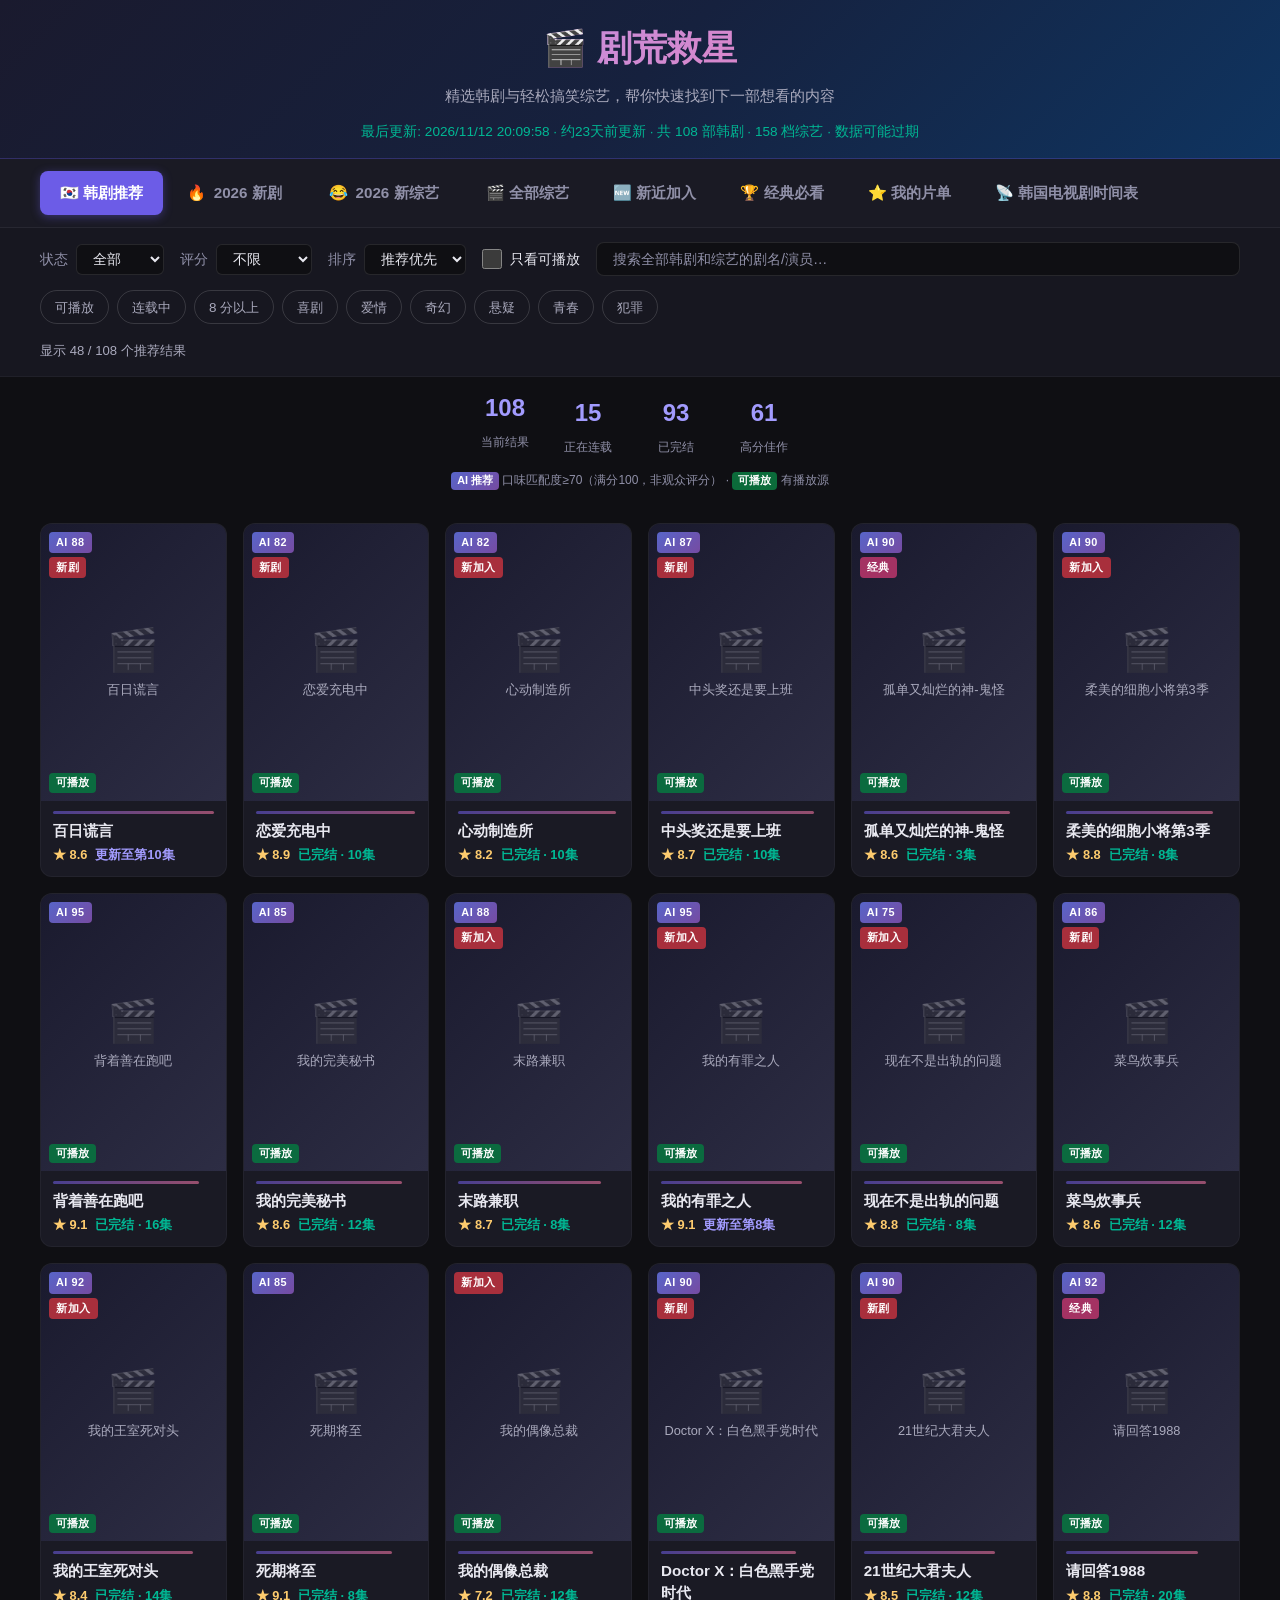
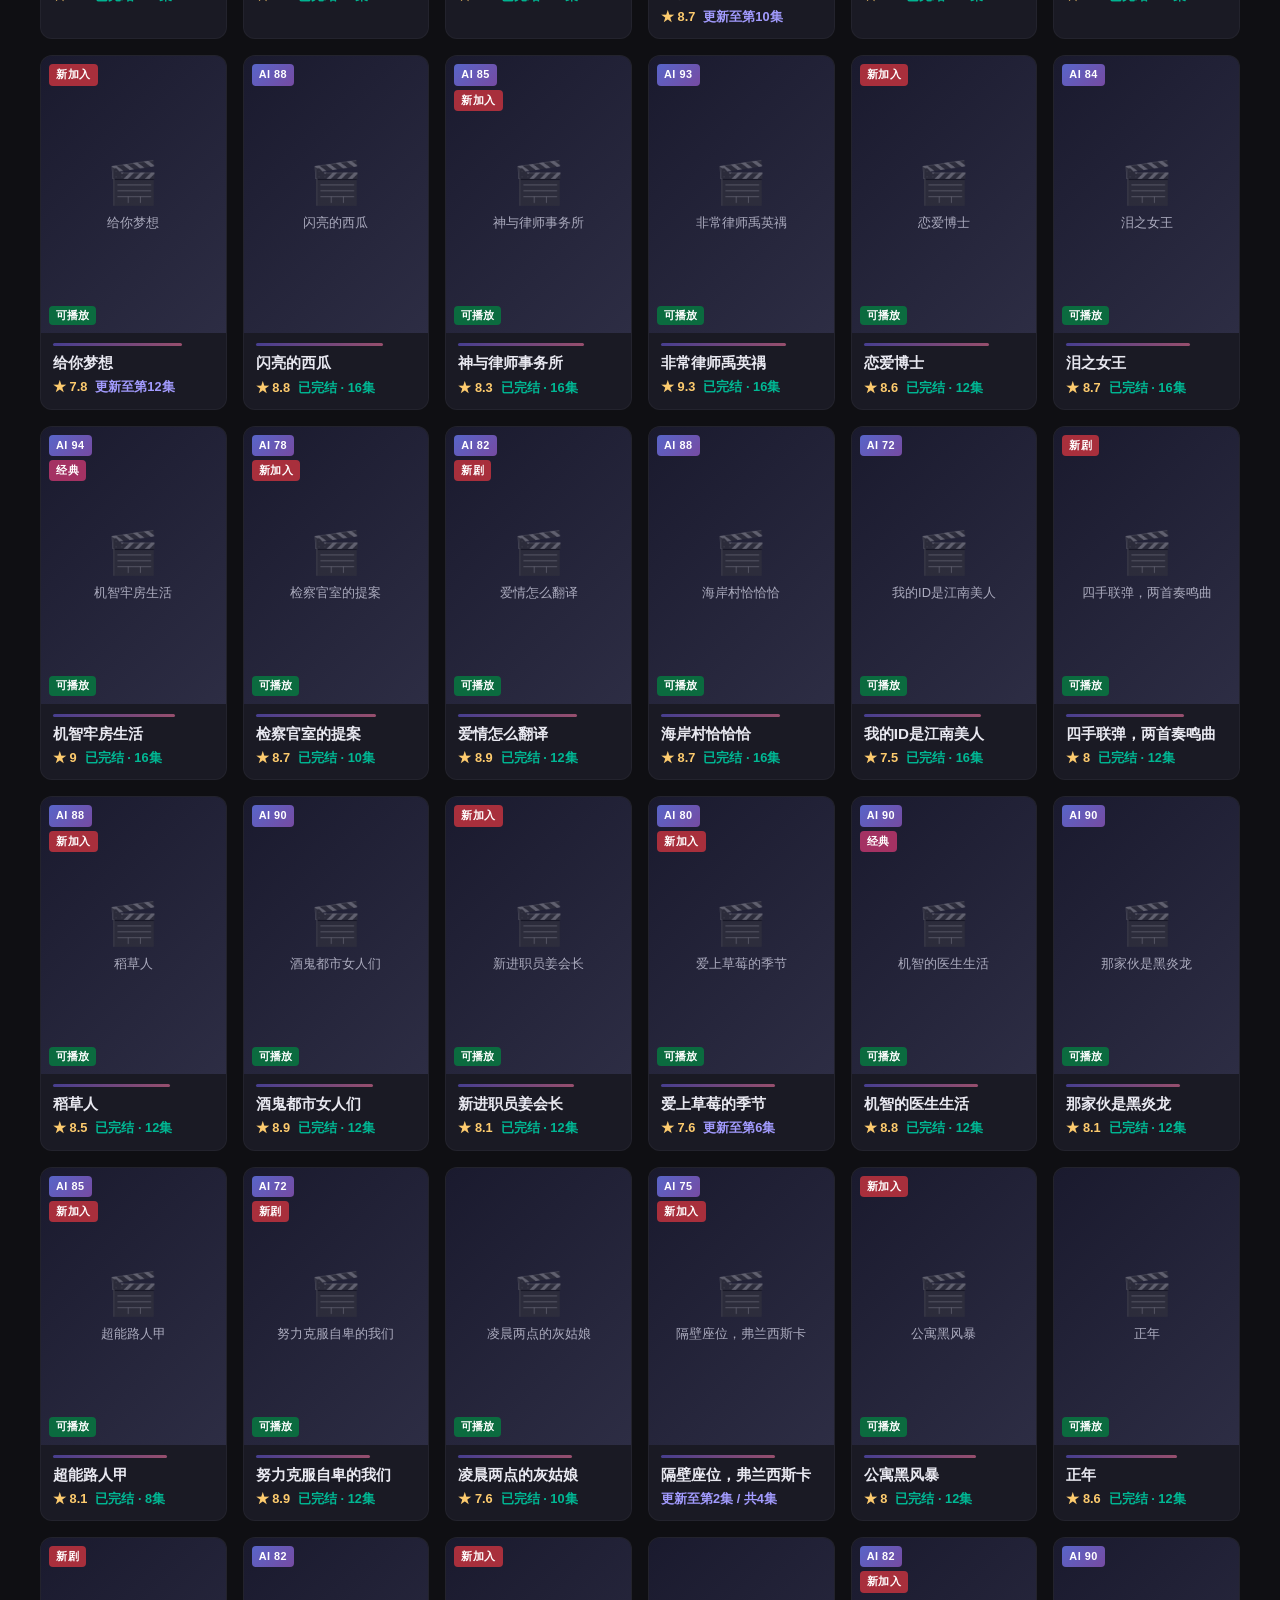
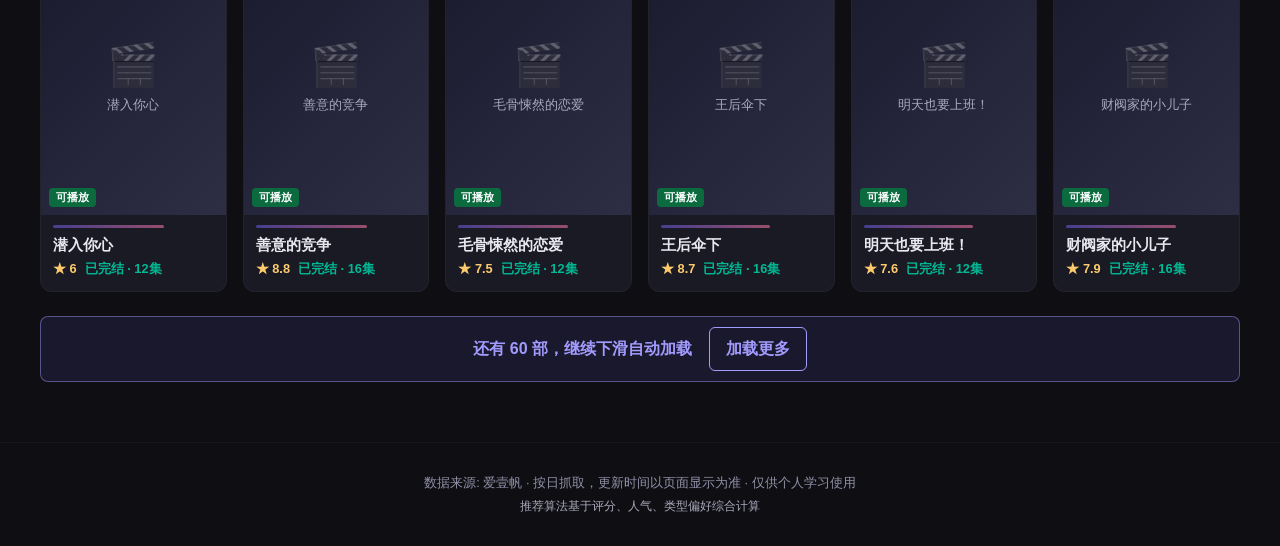
==== commit 91d1dd45: "Fix watchlist identity, detail layout, and snapshot health checks" ====
--- a/index.html
+++ b/index.html
@@ -122,6 +122,8 @@
       </div>
     </section>
 
+    <p class="detail-notice container" id="detailNotice" role="status" hidden></p>
+
     <!-- 内容区域 -->
     <main class="content" id="mainContent" tabindex="-1">
       <div class="container">
--- a/css/style.css
+++ b/css/style.css
@@ -82,7 +82,7 @@
 /* ── Header ─────────────────────────────────────────────── */
 .header {
   background: linear-gradient(135deg, #1a1a2e 0%, #16213e 50%, #0f3460 100%);
-  padding: 32px 0 24px;
+  padding: 20px 0 16px;
   text-align: center;
   border-bottom: 1px solid rgba(108,92,231,0.3);
 }
@@ -401,7 +401,7 @@
 
 .stats-bar .container {
   display: flex;
-  gap: 24px;
+  gap: 8px 24px;
   justify-content: center;
   flex-wrap: wrap;
 }
@@ -1254,6 +1254,8 @@
   overflow: hidden;
 }
 
+.detail-notice { padding-block: 12px; color: var(--text-muted); }
+
 .detail::backdrop { background: rgba(0,0,0,0.62); }
 
 .detail-sheet {
@@ -1290,6 +1292,7 @@
 }
 
 .detail-poster { height: auto; min-height: 0; aspect-ratio: 2/3; border-radius: 10px; align-self: start; }
+.detail-poster > img, .detail-poster > .placeholder { position: absolute; inset: 0; }
 .detail-title { padding-right: 44px; font-size: 1.4rem; line-height: 1.3; overflow-wrap: anywhere; }
 .detail-badges { display: flex; flex-wrap: wrap; align-items: center; gap: 6px; margin: 10px 0; }
 .detail-status,
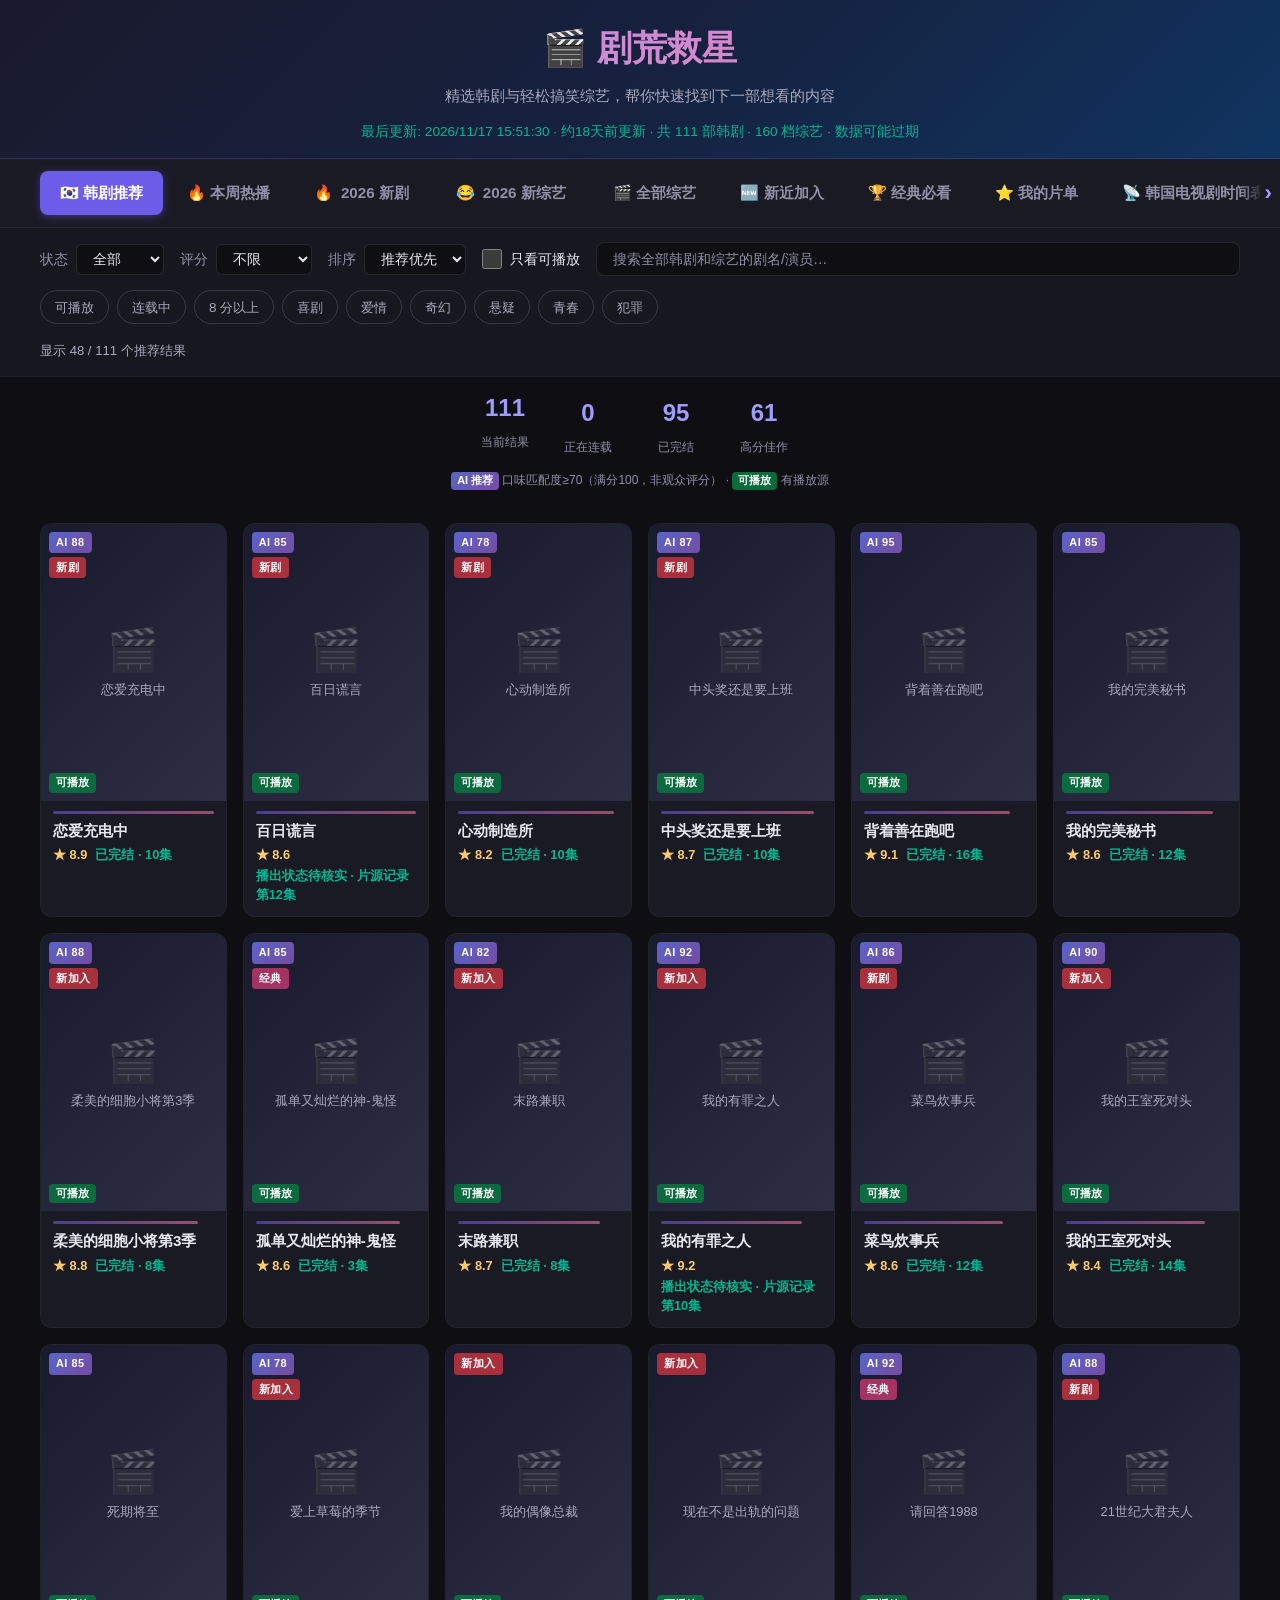
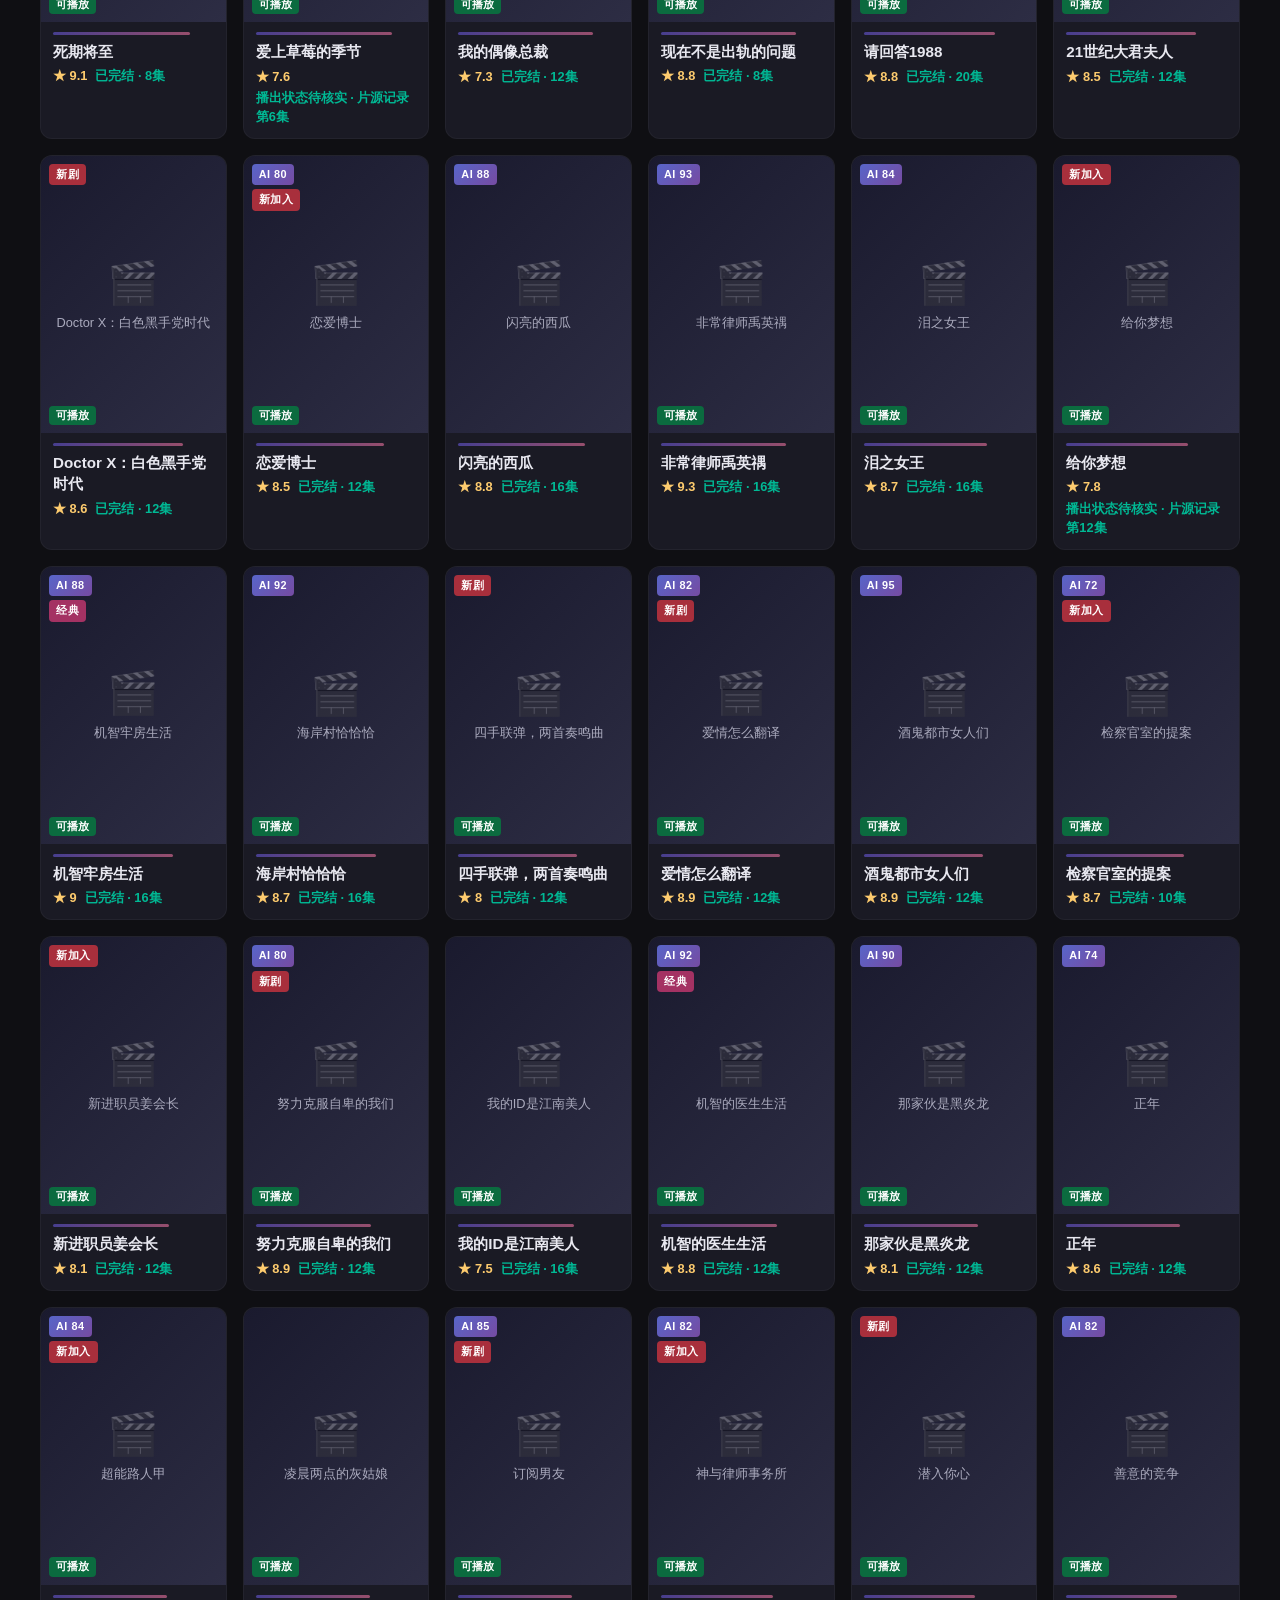
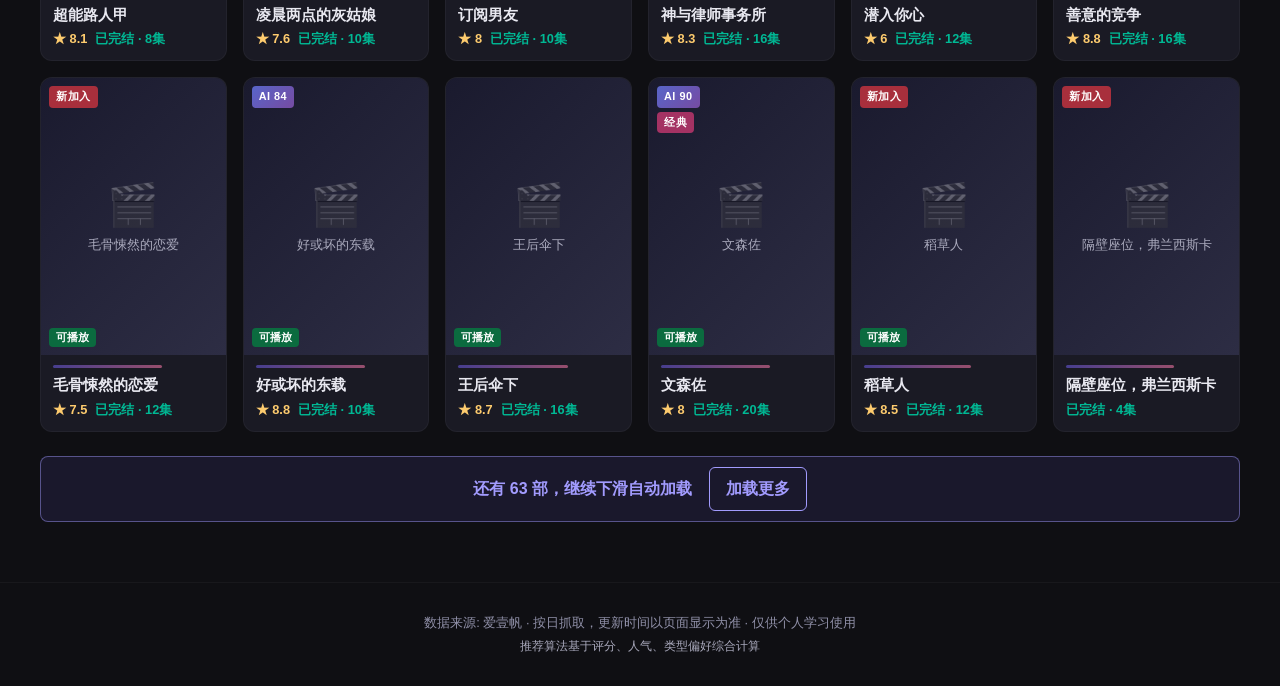
==== commit 753233f2: "fix: preserve recommendation identity and validate production delivery" ====
--- a/index.html
+++ b/index.html
@@ -38,6 +38,7 @@
     <nav class="tabs" aria-label="内容分类">
       <div class="container" role="tablist">
         <button id="tab-korean" class="tab active" data-tab="korean" role="tab" aria-controls="showGrid" aria-selected="true" tabindex="0"><span aria-hidden="true">🇰🇷</span> 韩剧推荐</button>
+        <button id="tab-hot" class="tab" data-tab="hot" role="tab" aria-controls="showGrid" aria-selected="false" tabindex="-1"><span aria-hidden="true">🔥</span> 本周热播</button>
         <button id="tab-year" class="tab" data-tab="year" role="tab" aria-controls="showGrid" aria-selected="false" tabindex="-1"><span aria-hidden="true">🔥</span> <span class="tab-year-label" id="yearTabLabel">今年新剧</span></button>
         <button id="tab-varietyYear" class="tab" data-tab="varietyYear" role="tab" aria-controls="showGrid" aria-selected="false" tabindex="-1"><span aria-hidden="true">😂</span> <span class="tab-year-label tab-year-label-variety" id="varietyYearTabLabel">今年新综艺</span></button>
         <button id="tab-variety" class="tab" data-tab="variety" role="tab" aria-controls="showGrid" aria-selected="false" tabindex="-1"><span aria-hidden="true">🎬</span> 全部综艺</button>
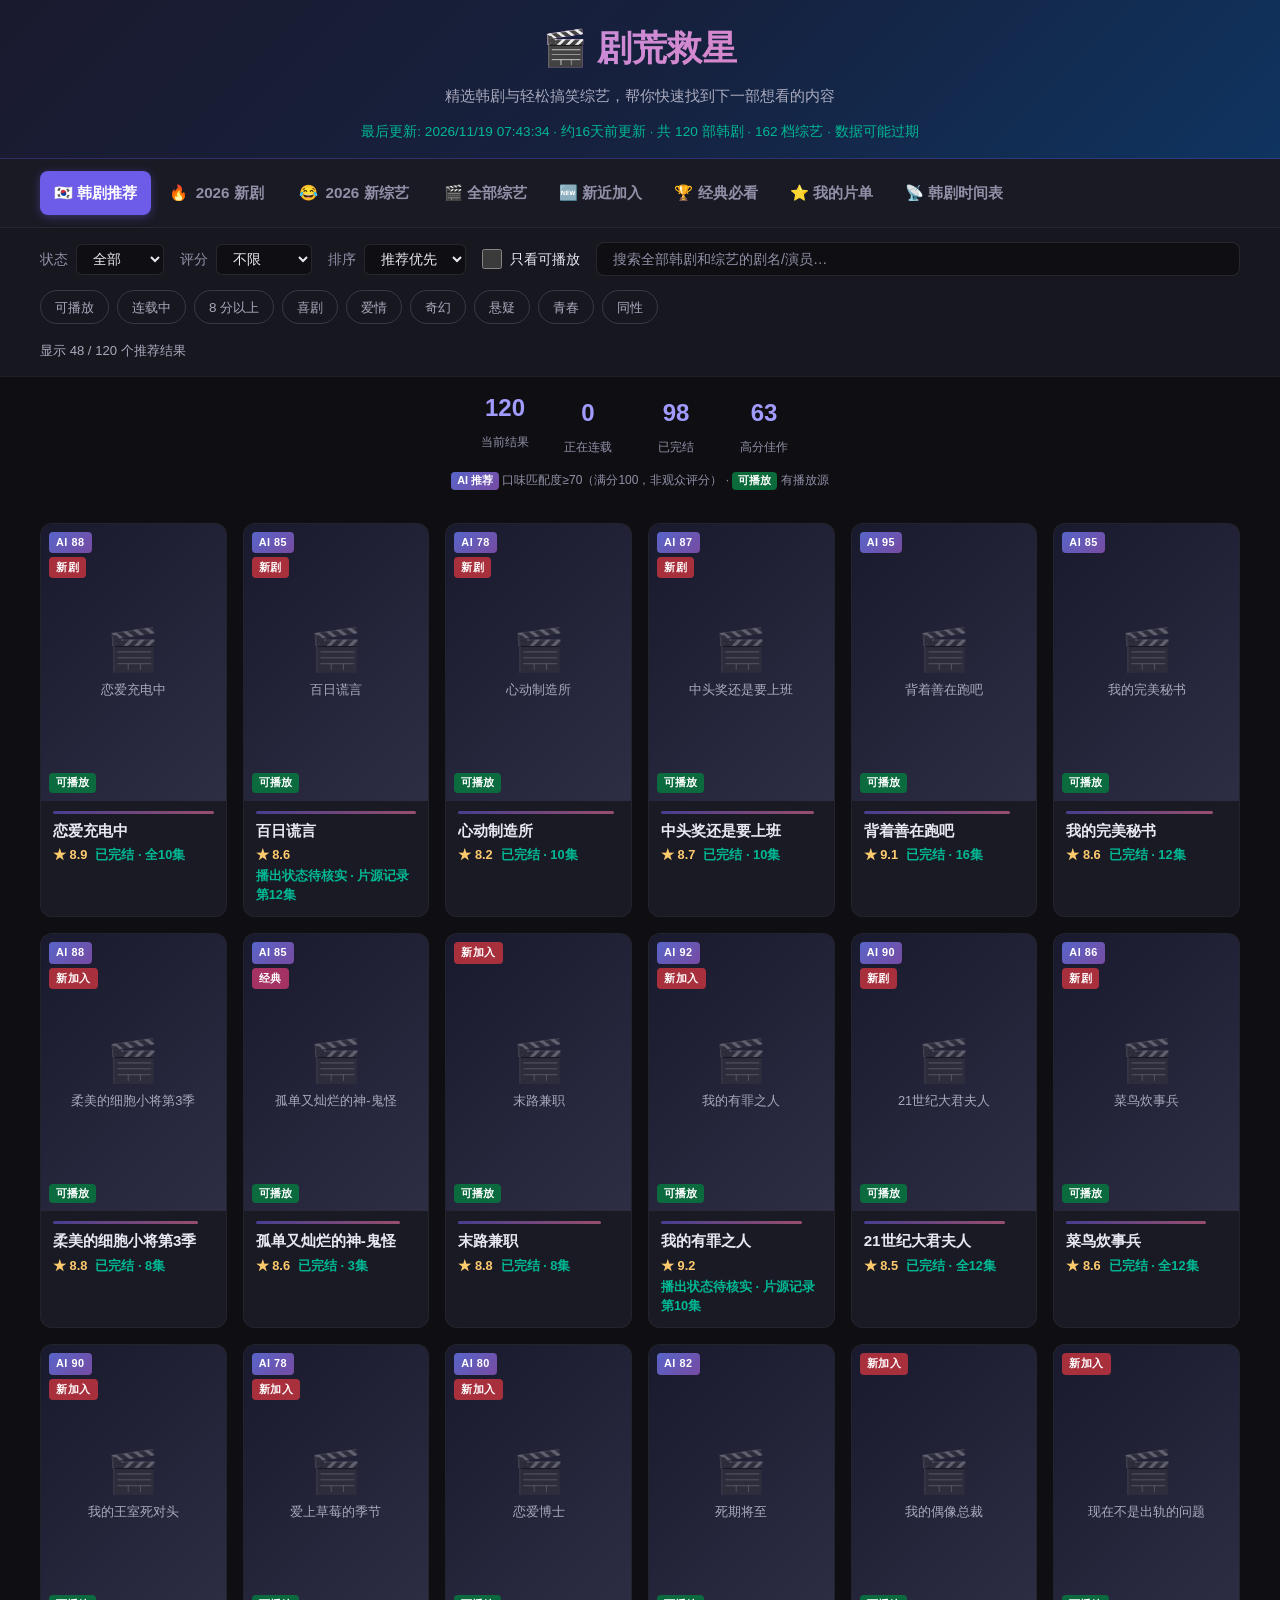
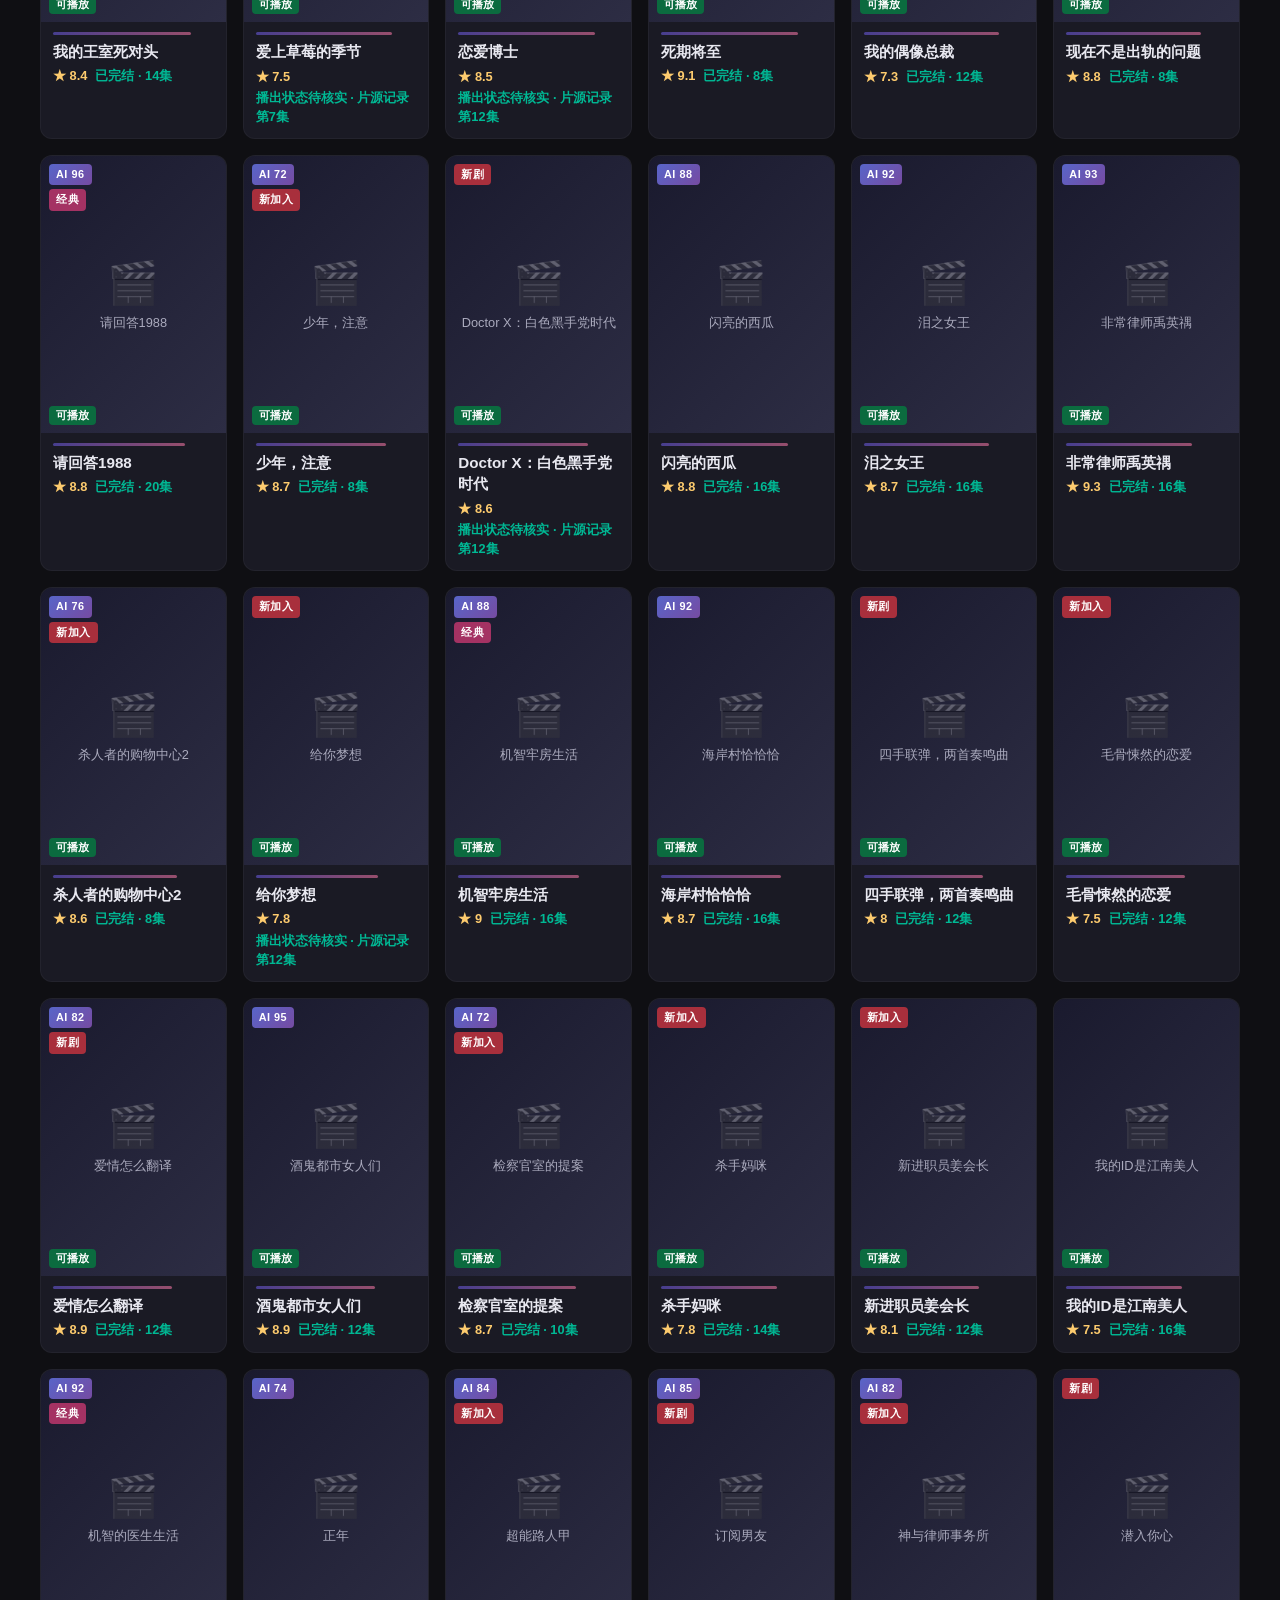
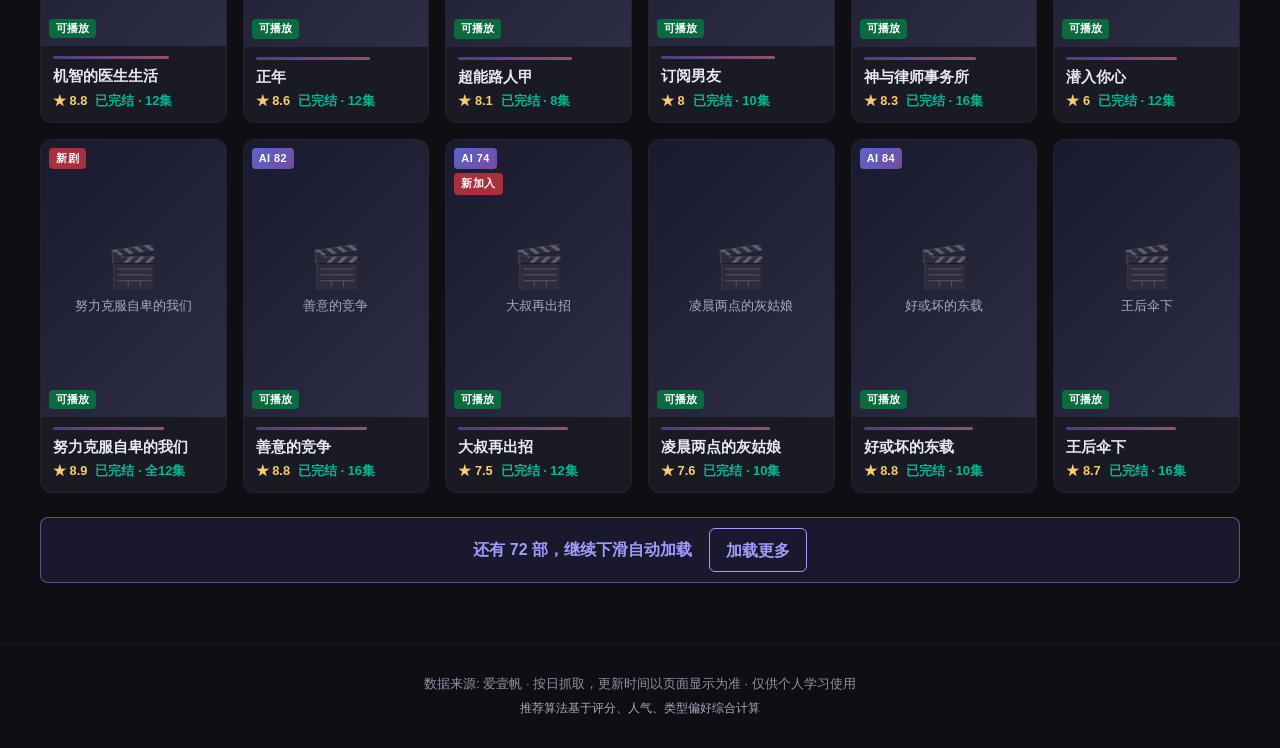
==== commit d0db05c0: "修复前端标记、焦点、历史记录与周榜展示问题 - 周榜独有节目按片名+年份标记，旧 id:hot: 键自动迁移；进入目录后标记跟着节目走；   当前数据里找不到的标记在片单里说明“N 个已标记节目暂不在" ====
--- a/index.html
+++ b/index.html
@@ -38,14 +38,14 @@
     <nav class="tabs" aria-label="内容分类">
       <div class="container" role="tablist">
         <button id="tab-korean" class="tab active" data-tab="korean" role="tab" aria-controls="showGrid" aria-selected="true" tabindex="0"><span aria-hidden="true">🇰🇷</span> 韩剧推荐</button>
-        <button id="tab-hot" class="tab" data-tab="hot" role="tab" aria-controls="showGrid" aria-selected="false" tabindex="-1"><span aria-hidden="true">🔥</span> 本周热播</button>
+        <button id="tab-hot" class="tab" data-tab="hot" role="tab" aria-controls="showGrid" aria-selected="false" tabindex="-1"><span aria-hidden="true">📊</span> 热播周榜</button>
         <button id="tab-year" class="tab" data-tab="year" role="tab" aria-controls="showGrid" aria-selected="false" tabindex="-1"><span aria-hidden="true">🔥</span> <span class="tab-year-label" id="yearTabLabel">今年新剧</span></button>
         <button id="tab-varietyYear" class="tab" data-tab="varietyYear" role="tab" aria-controls="showGrid" aria-selected="false" tabindex="-1"><span aria-hidden="true">😂</span> <span class="tab-year-label tab-year-label-variety" id="varietyYearTabLabel">今年新综艺</span></button>
         <button id="tab-variety" class="tab" data-tab="variety" role="tab" aria-controls="showGrid" aria-selected="false" tabindex="-1"><span aria-hidden="true">🎬</span> 全部综艺</button>
         <button id="tab-new" class="tab" data-tab="new" role="tab" aria-controls="showGrid" aria-selected="false" tabindex="-1"><span aria-hidden="true">🆕</span> 新近加入</button>
         <button id="tab-classic" class="tab" data-tab="classic" role="tab" aria-controls="showGrid" aria-selected="false" tabindex="-1"><span aria-hidden="true">🏆</span> 经典必看</button>
         <button id="tab-mine" class="tab" data-tab="mine" role="tab" aria-controls="showGrid" aria-selected="false" tabindex="-1"><span aria-hidden="true">⭐</span> 我的片单</button>
-        <button id="tab-tvmaze" class="tab" data-tab="tvmaze" role="tab" aria-controls="showGrid" aria-selected="false" tabindex="-1"><span aria-hidden="true">📡</span> 韩国电视剧时间表</button>
+        <button id="tab-tvmaze" class="tab" data-tab="tvmaze" role="tab" aria-controls="showGrid" aria-selected="false" tabindex="-1"><span aria-hidden="true">📡</span> 韩剧时间表</button>
       </div>
     </nav>
 
@@ -91,7 +91,8 @@
           </div>
           <button class="filter-toggle" id="filterToggle" type="button" aria-controls="filterControls" aria-expanded="false">筛选与排序</button>
         </div>
-        <div class="quick-filters" id="quickFilters" role="group" aria-label="快捷筛选"></div>
+        <!-- 静态标签与脚本首次写入的固定标签一致，数据到达前占住这一行，避免下方内容跳动。 -->
+        <div class="quick-filters" id="quickFilters" role="group" aria-label="快捷筛选"><button class="chip" type="button" data-chip="playable" aria-pressed="false">可播放</button><button class="chip" type="button" data-chip="ongoing" aria-pressed="false">连载中</button><button class="chip" type="button" data-chip="score8" aria-pressed="false">8 分以上</button></div>
         <div class="filter-meta">
           <span class="result-summary" id="resultSummary" role="status" aria-live="polite"></span>
           <button class="filter-reset" id="resetFilters" type="button" hidden>清除筛选</button>
--- a/css/style.css
+++ b/css/style.css
@@ -174,13 +174,19 @@
   -ms-overflow-style: none;
 }
 
+/* 宽屏九个分类一行放得下，不再为溢出箭头预留右侧空白。 */
+@media (min-width: 1200px) {
+  .tabs .container { padding-right: 20px; }
+}
+
 .tabs .container::-webkit-scrollbar {
   display: none;
 }
 
+/* 桌面左右内边距收紧到 14px，1200px 以上九个分类一行放得下。 */
 .tab {
   min-height: 44px;
-  padding: 10px 20px;
+  padding: 10px 14px;
   border: none;
   background: transparent;
   color: var(--text-dim);
@@ -633,6 +639,12 @@
 
 .badge-score {
   background: rgba(253,203,110,0.9);
+  color: #1a1a24;
+}
+
+/* 周榜名次：金底深字，明暗海报上都清楚。 */
+.badge-rank {
+  background: #f5c542;
   color: #1a1a24;
 }
 
